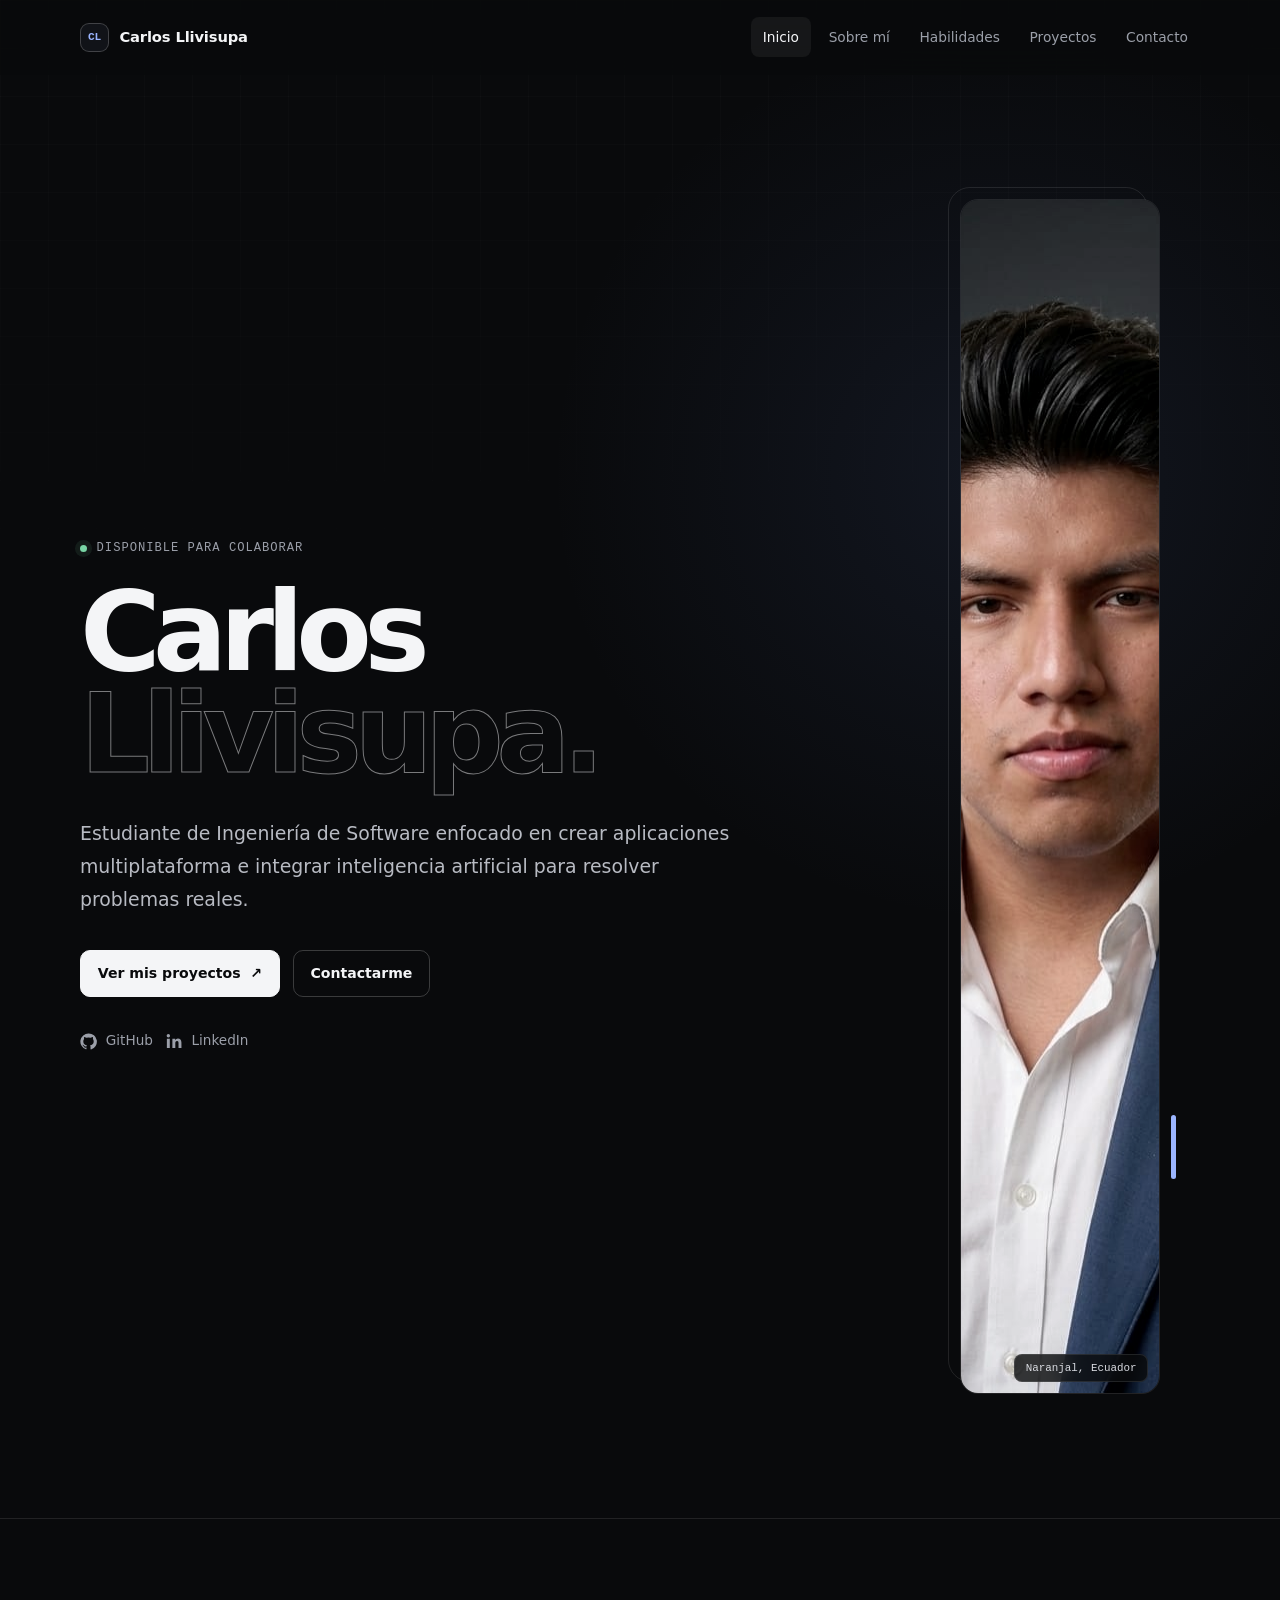
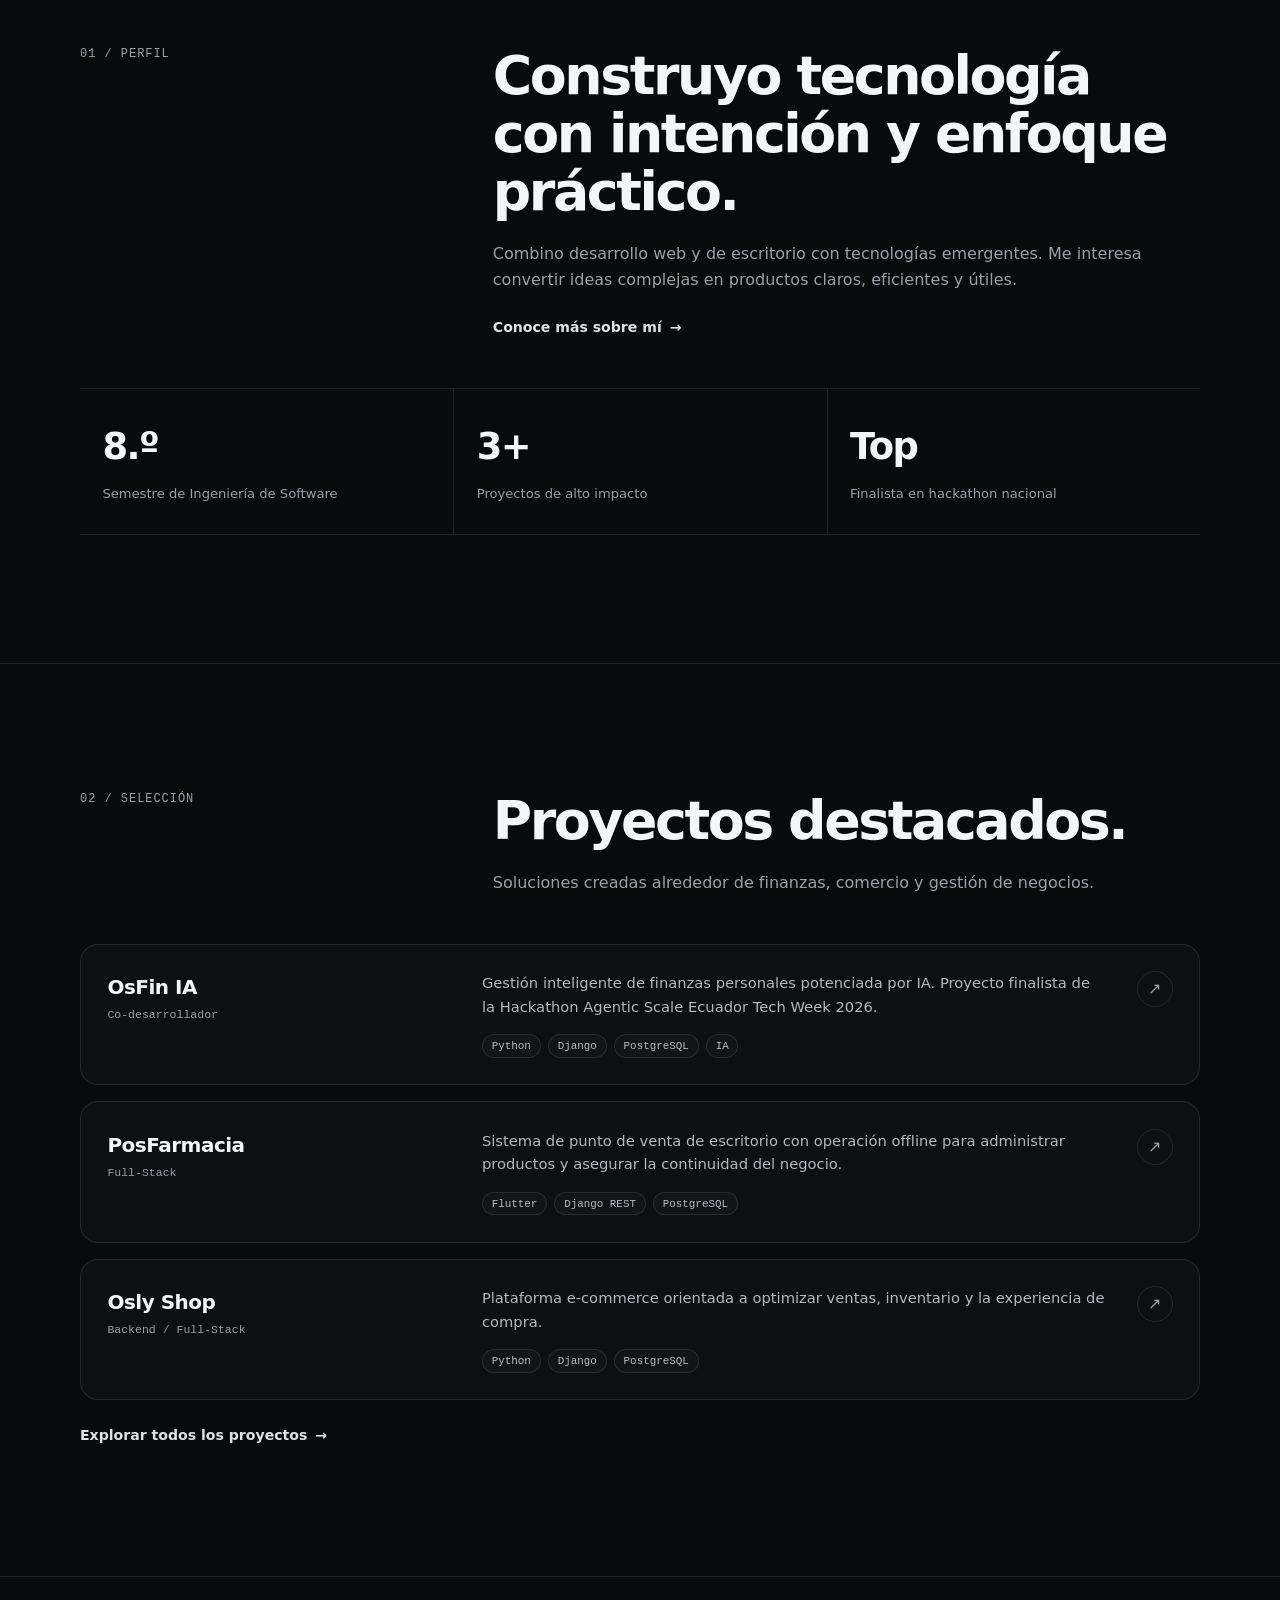
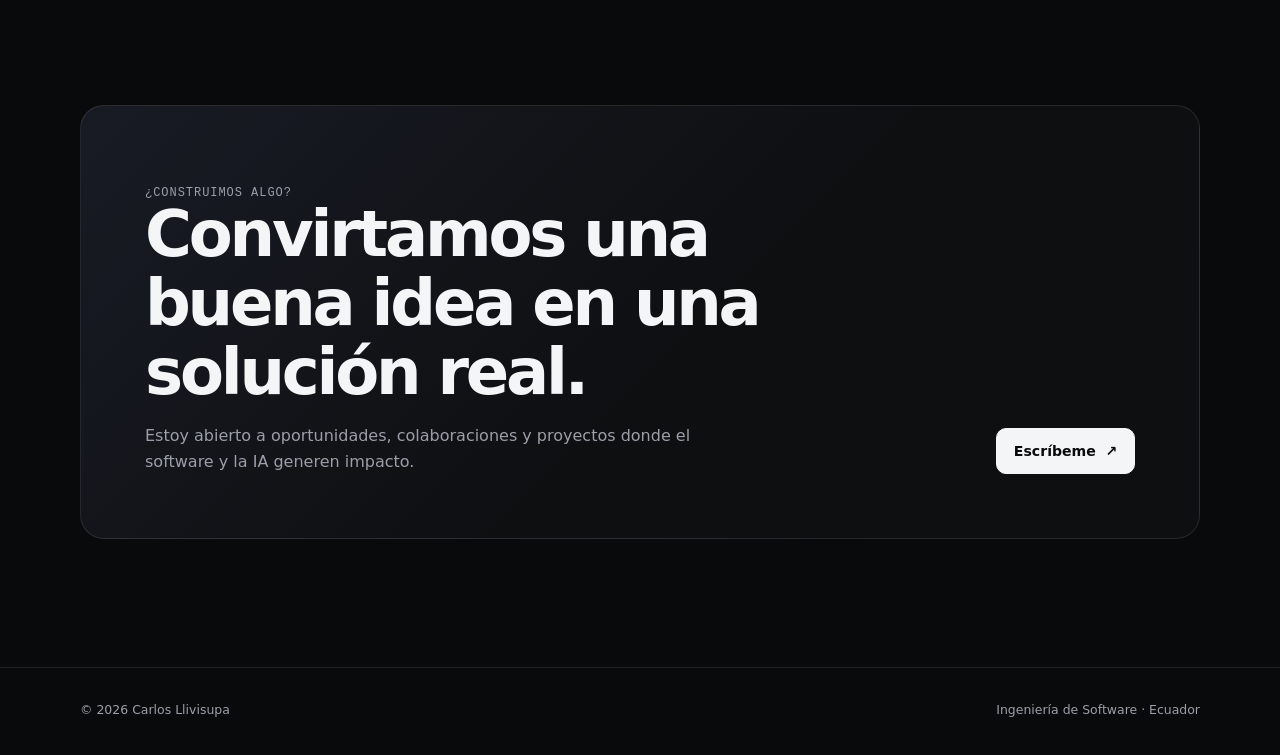
==== index.html @ 73b58702 "Primer commit de mi portafolio" ====
<!doctype html>
<html lang="es">
<head>
  <meta charset="utf-8">
  <meta name="viewport" content="width=device-width, initial-scale=1">
  <meta name="description" content="Portafolio de Carlos Llivisupa, estudiante de Ingeniería de Software enfocado en aplicaciones multiplataforma e inteligencia artificial.">
  <meta name="theme-color" content="#090a0c">
  <title>Carlos Llivisupa — Ingeniería de Software</title>
  <link rel="stylesheet" href="styles.css">
  <script src="script.js" defer></script>
</head>
<body>
  <a class="skip-link" href="#contenido">Saltar al contenido</a>
  <header class="site-header">
    <nav class="container nav-wrap" aria-label="Navegación principal">
      <a class="brand" href="index.html" aria-label="Carlos Llivisupa, inicio">
        <span class="brand-mark" aria-hidden="true">CL</span>
        <span>Carlos Llivisupa</span>
      </a>
      <button class="menu-toggle" type="button" aria-label="Abrir menú" aria-expanded="false" aria-controls="nav-menu">
        <svg aria-hidden="true" viewBox="0 0 24 24" fill="none" stroke="currentColor" stroke-width="1.8"><path d="M4 7h16M4 12h16M4 17h16"/></svg>
      </button>
      <ul class="nav-links" id="nav-menu">
        <li><a href="index.html" aria-current="page">Inicio</a></li>
        <li><a href="sobre-mi.html">Sobre mí</a></li>
        <li><a href="habilidades.html">Habilidades</a></li>
        <li><a href="proyectos.html">Proyectos</a></li>
        <li><a href="contacto.html">Contacto</a></li>
      </ul>
    </nav>
  </header>

  <main id="contenido">
    <section class="container hero">
      <div class="hero-copy reveal">
        <p class="eyebrow">Disponible para colaborar</p>
        <h1>Carlos <span>Llivisupa.</span></h1>
        <p class="hero-lead">Estudiante de Ingeniería de Software enfocado en crear aplicaciones multiplataforma e integrar inteligencia artificial para resolver problemas reales.</p>
        <div class="hero-actions">
          <a class="button primary" href="proyectos.html">Ver mis proyectos <span aria-hidden="true">↗</span></a>
          <a class="button" href="contacto.html">Contactarme</a>
        </div>
        <div class="social-links" aria-label="Redes profesionales">
          <a class="social-link" href="https://github.com/karlosll?tab=repositories" target="_blank" rel="noreferrer">
            <svg aria-hidden="true" viewBox="0 0 24 24" fill="currentColor"><path d="M12 .7a11.5 11.5 0 0 0-3.64 22.4c.58.1.79-.25.79-.56v-2.02c-3.22.7-3.9-1.37-3.9-1.37-.52-1.34-1.29-1.7-1.29-1.7-1.05-.72.08-.71.08-.71 1.17.08 1.78 1.2 1.78 1.2 1.04 1.78 2.72 1.27 3.38.97.1-.75.4-1.27.74-1.56-2.57-.3-5.27-1.29-5.27-5.69 0-1.26.45-2.28 1.19-3.09-.12-.29-.52-1.47.11-3.05 0 0 .97-.31 3.16 1.18a10.93 10.93 0 0 1 5.76 0c2.2-1.49 3.16-1.18 3.16-1.18.63 1.58.23 2.76.11 3.05.74.81 1.19 1.83 1.19 3.09 0 4.41-2.71 5.39-5.29 5.68.42.36.78 1.06.78 2.14v3.17c0 .31.21.67.8.56A11.5 11.5 0 0 0 12 .7Z"/></svg>
            GitHub
          </a>
          <a class="social-link" href="https://www.linkedin.com/in/carlos-llivisupa-/" target="_blank" rel="noreferrer">
            <svg aria-hidden="true" viewBox="0 0 24 24" fill="currentColor"><path d="M5.37 7.97H1.22V21h4.15V7.97ZM3.3 1.5a2.42 2.42 0 1 0 0 4.84 2.42 2.42 0 0 0 0-4.84ZM21.78 13.53c0-3.92-2.09-5.74-4.89-5.74a4.24 4.24 0 0 0-3.84 2.11h-.06V7.97H9v13.04h4.15v-6.45c0-1.7.32-3.35 2.43-3.35 2.08 0 2.1 1.95 2.1 3.46V21h4.15l-.05-7.47Z"/></svg>
            LinkedIn
          </a>
        </div>
      </div>
      <figure class="hero-portrait reveal">
        <img src="Foto%20de%20Perfil.jpg" alt="Retrato profesional de Carlos Llivisupa" width="864" height="1195">
        <figcaption class="portrait-label">Naranjal, Ecuador</figcaption>
      </figure>
    </section>

    <section class="section">
      <div class="container">
        <div class="section-header reveal">
          <p class="section-kicker">01 / Perfil</p>
          <div>
            <h2>Construyo tecnología con intención y enfoque práctico.</h2>
            <p class="section-copy">Combino desarrollo web y de escritorio con tecnologías emergentes. Me interesa convertir ideas complejas en productos claros, eficientes y útiles.</p>
            <a class="text-link" href="sobre-mi.html">Conoce más sobre mí <span aria-hidden="true">→</span></a>
          </div>
        </div>
        <div class="stats reveal" aria-label="Datos destacados">
          <div class="stat"><strong>8.º</strong><span>Semestre de Ingeniería de Software</span></div>
          <div class="stat"><strong>3+</strong><span>Proyectos de alto impacto</span></div>
          <div class="stat"><strong>Top</strong><span>Finalista en hackathon nacional</span></div>
        </div>
      </div>
    </section>

    <section class="section" id="proyectos">
      <div class="container">
        <div class="section-header reveal">
          <p class="section-kicker">02 / Selección</p>
          <div>
            <h2>Proyectos destacados.</h2>
            <p class="section-copy">Soluciones creadas alrededor de finanzas, comercio y gestión de negocios.</p>
          </div>
        </div>
        <div class="project-list">
          <a class="project-card reveal" href="proyectos.html#osfin">
            <div class="project-title"><h3>OsFin IA</h3><p>Co-desarrollador</p></div>
            <div class="project-body">
              <p>Gestión inteligente de finanzas personales potenciada por IA. Proyecto finalista de la Hackathon Agentic Scale Ecuador Tech Week 2026.</p>
              <div class="badges"><span class="badge">Python</span><span class="badge">Django</span><span class="badge">PostgreSQL</span><span class="badge">IA</span></div>
            </div>
            <span class="project-arrow" aria-hidden="true">↗</span>
          </a>
          <a class="project-card reveal" href="proyectos.html#posfarmacia">
            <div class="project-title"><h3>PosFarmacia</h3><p>Full-Stack</p></div>
            <div class="project-body">
              <p>Sistema de punto de venta de escritorio con operación offline para administrar productos y asegurar la continuidad del negocio.</p>
              <div class="badges"><span class="badge">Flutter</span><span class="badge">Django REST</span><span class="badge">PostgreSQL</span></div>
            </div>
            <span class="project-arrow" aria-hidden="true">↗</span>
          </a>
          <a class="project-card reveal" href="proyectos.html#osly-shop">
            <div class="project-title"><h3>Osly Shop</h3><p>Backend / Full-Stack</p></div>
            <div class="project-body">
              <p>Plataforma e-commerce orientada a optimizar ventas, inventario y la experiencia de compra.</p>
              <div class="badges"><span class="badge">Python</span><span class="badge">Django</span><span class="badge">PostgreSQL</span></div>
            </div>
            <span class="project-arrow" aria-hidden="true">↗</span>
          </a>
        </div>
        <a class="text-link" href="proyectos.html">Explorar todos los proyectos <span aria-hidden="true">→</span></a>
      </div>
    </section>

    <section class="section">
      <div class="container cta reveal">
        <div>
          <p class="section-kicker">¿Construimos algo?</p>
          <h2>Convirtamos una buena idea en una solución real.</h2>
          <p>Estoy abierto a oportunidades, colaboraciones y proyectos donde el software y la IA generen impacto.</p>
        </div>
        <a class="button primary" href="mailto:carlosllivisupa25@gmail.com">Escríbeme <span aria-hidden="true">↗</span></a>
      </div>
    </section>
  </main>

  <footer class="site-footer">
    <div class="container footer-inner">
      <p>© <span data-year></span> Carlos Llivisupa</p>
      <p>Ingeniería de Software · Ecuador</p>
    </div>
  </footer>
</body>
</html>
---- styles.css ----
:root {
  --bg: #090a0c;
  --surface: #111318;
  --surface-raised: #161920;
  --text: #f4f5f7;
  --muted: #9b9fa9;
  --line: rgba(255, 255, 255, 0.1);
  --line-strong: rgba(255, 255, 255, 0.2);
  --accent: #9bb5ff;
  --accent-soft: rgba(155, 181, 255, 0.12);
  --max-width: 1120px;
  --radius: 18px;
}

* {
  box-sizing: border-box;
}

html {
  scroll-behavior: smooth;
}

body {
  margin: 0;
  min-width: 320px;
  color: var(--text);
  background:
    radial-gradient(circle at 78% 12%, rgba(87, 113, 181, 0.12), transparent 28rem),
    var(--bg);
  font-family: Inter, ui-sans-serif, system-ui, -apple-system, BlinkMacSystemFont, "Segoe UI", sans-serif;
  line-height: 1.6;
  -webkit-font-smoothing: antialiased;
}

body::before {
  position: fixed;
  inset: 0;
  z-index: -1;
  background-image:
    linear-gradient(rgba(255, 255, 255, 0.018) 1px, transparent 1px),
    linear-gradient(90deg, rgba(255, 255, 255, 0.018) 1px, transparent 1px);
  background-size: 48px 48px;
  mask-image: linear-gradient(to bottom, black, transparent 75%);
  content: "";
  pointer-events: none;
}

a {
  color: inherit;
  text-decoration: none;
}

img {
  display: block;
  max-width: 100%;
}

button,
input,
textarea {
  font: inherit;
}

button,
a {
  -webkit-tap-highlight-color: transparent;
}

:focus-visible {
  outline: 2px solid var(--accent);
  outline-offset: 4px;
}

.skip-link {
  position: fixed;
  top: 1rem;
  left: 1rem;
  z-index: 100;
  padding: 0.65rem 1rem;
  border-radius: 999px;
  color: var(--bg);
  background: var(--text);
  transform: translateY(-150%);
  transition: transform 180ms ease;
}

.skip-link:focus {
  transform: translateY(0);
}

.container {
  width: min(calc(100% - 3rem), var(--max-width));
  margin-inline: auto;
}

.site-header {
  position: sticky;
  top: 0;
  z-index: 50;
  border-bottom: 1px solid transparent;
  background: rgba(9, 10, 12, 0.72);
  backdrop-filter: blur(18px);
  transition: border-color 200ms ease;
}

.site-header.scrolled {
  border-color: var(--line);
}

.nav-wrap {
  display: flex;
  align-items: center;
  justify-content: space-between;
  min-height: 74px;
}

.brand {
  display: inline-flex;
  align-items: center;
  gap: 0.65rem;
  font-size: 0.92rem;
  font-weight: 650;
  letter-spacing: -0.01em;
}

.brand-mark {
  display: grid;
  width: 29px;
  height: 29px;
  place-items: center;
  border: 1px solid var(--line-strong);
  border-radius: 9px;
  color: var(--accent);
  background: var(--surface);
  font: 600 0.7rem ui-monospace, SFMono-Regular, Menlo, monospace;
}

.nav-links {
  display: flex;
  align-items: center;
  gap: 0.35rem;
  margin: 0;
  padding: 0;
  list-style: none;
}

.nav-links a {
  display: block;
  padding: 0.55rem 0.75rem;
  border-radius: 8px;
  color: var(--muted);
  font-size: 0.86rem;
  transition: color 180ms ease, background-color 180ms ease;
}

.nav-links a:hover,
.nav-links a[aria-current="page"] {
  color: var(--text);
  background: rgba(255, 255, 255, 0.055);
}

.menu-toggle {
  display: none;
  width: 42px;
  height: 42px;
  padding: 0;
  border: 1px solid var(--line);
  border-radius: 10px;
  color: var(--text);
  background: var(--surface);
  cursor: pointer;
}

.menu-toggle svg {
  width: 20px;
  height: 20px;
}

.hero {
  display: grid;
  grid-template-columns: minmax(0, 1.45fr) minmax(270px, 0.55fr);
  gap: clamp(3rem, 8vw, 7rem);
  align-items: center;
  min-height: calc(100svh - 74px);
  padding-block: clamp(5rem, 12vh, 9rem);
}

.eyebrow {
  display: flex;
  align-items: center;
  gap: 0.6rem;
  margin: 0 0 1.5rem;
  color: var(--muted);
  font: 500 0.76rem/1.3 ui-monospace, SFMono-Regular, Menlo, monospace;
  letter-spacing: 0.08em;
  text-transform: uppercase;
}

.eyebrow::before {
  width: 7px;
  height: 7px;
  border-radius: 50%;
  background: #79d5a5;
  box-shadow: 0 0 0 5px rgba(121, 213, 165, 0.09);
  content: "";
}

.hero h1,
.page-intro h1 {
  max-width: 860px;
  margin: 0;
  font-size: clamp(3.25rem, 8.6vw, 7.2rem);
  font-weight: 650;
  line-height: 0.93;
  letter-spacing: -0.07em;
}

.hero h1 span {
  display: block;
  color: transparent;
  -webkit-text-stroke: 1px rgba(244, 245, 247, 0.48);
}

.hero-lead {
  max-width: 670px;
  margin: 2rem 0 0;
  color: #b8bbc3;
  font-size: clamp(1rem, 2vw, 1.18rem);
  line-height: 1.75;
}

.hero-actions,
.social-links {
  display: flex;
  flex-wrap: wrap;
  gap: 0.8rem;
  margin-top: 2.1rem;
}

.button {
  display: inline-flex;
  align-items: center;
  justify-content: center;
  gap: 0.6rem;
  min-height: 46px;
  padding: 0.7rem 1.05rem;
  border: 1px solid var(--line-strong);
  border-radius: 10px;
  font-size: 0.88rem;
  font-weight: 600;
  transition: transform 180ms ease, border-color 180ms ease, background-color 180ms ease;
}

.button:hover {
  transform: translateY(-2px);
  border-color: rgba(255, 255, 255, 0.36);
}

.button.primary {
  border-color: var(--text);
  color: var(--bg);
  background: var(--text);
}

.button.primary:hover {
  background: #dfe1e6;
}

.button svg,
.social-link svg,
.text-link svg {
  width: 17px;
  height: 17px;
}

.hero-portrait {
  position: relative;
  max-width: 340px;
  justify-self: end;
}

.hero-portrait::before {
  position: absolute;
  inset: -12px 12px 12px -12px;
  z-index: -1;
  border: 1px solid var(--line);
  border-radius: calc(var(--radius) + 4px);
  content: "";
}

.hero-portrait::after {
  position: absolute;
  right: -16px;
  bottom: 18%;
  width: 5px;
  height: 64px;
  border-radius: 10px;
  background: var(--accent);
  content: "";
}

.hero-portrait img {
  width: 100%;
  aspect-ratio: 0.78;
  border: 1px solid var(--line);
  border-radius: var(--radius);
  object-fit: cover;
  object-position: center 16%;
  filter: saturate(0.72) contrast(1.04);
}

.portrait-label {
  position: absolute;
  right: 0.75rem;
  bottom: 0.75rem;
  padding: 0.45rem 0.65rem;
  border: 1px solid var(--line);
  border-radius: 8px;
  color: #d9dbe1;
  background: rgba(9, 10, 12, 0.8);
  backdrop-filter: blur(10px);
  font: 500 0.68rem ui-monospace, SFMono-Regular, Menlo, monospace;
}

.section {
  padding-block: clamp(5rem, 10vw, 8.5rem);
  border-top: 1px solid var(--line);
}

.section-header {
  display: grid;
  grid-template-columns: 0.7fr 1.3fr;
  gap: 2rem;
  align-items: start;
  margin-bottom: 3rem;
}

.section-kicker {
  margin: 0;
  color: var(--muted);
  font: 500 0.75rem ui-monospace, SFMono-Regular, Menlo, monospace;
  letter-spacing: 0.08em;
  text-transform: uppercase;
}

.section-header h2 {
  max-width: 680px;
  margin: 0;
  font-size: clamp(2rem, 4.2vw, 3.6rem);
  font-weight: 570;
  line-height: 1.08;
  letter-spacing: -0.045em;
}

.section-copy {
  max-width: 680px;
  margin: 1.25rem 0 0;
  color: var(--muted);
  font-size: 1rem;
}

.stats {
  display: grid;
  grid-template-columns: repeat(3, 1fr);
  border-block: 1px solid var(--line);
}

.stat {
  padding: 1.8rem 1.4rem;
}

.stat + .stat {
  border-left: 1px solid var(--line);
}

.stat strong {
  display: block;
  margin-bottom: 0.2rem;
  font-size: clamp(1.55rem, 3vw, 2.3rem);
  font-weight: 580;
  letter-spacing: -0.04em;
}

.stat span {
  color: var(--muted);
  font-size: 0.82rem;
}

.project-list {
  display: grid;
  gap: 1rem;
}

.project-card {
  position: relative;
  display: grid;
  grid-template-columns: 0.55fr 1fr auto;
  gap: 2rem;
  align-items: start;
  padding: 1.65rem;
  overflow: hidden;
  border: 1px solid var(--line);
  border-radius: var(--radius);
  background: rgba(17, 19, 24, 0.68);
  transition: transform 220ms ease, border-color 220ms ease, background-color 220ms ease;
}

.project-card::before {
  position: absolute;
  top: 0;
  left: 0;
  width: 0;
  height: 2px;
  background: var(--accent);
  content: "";
  transition: width 280ms ease;
}

.project-card:hover {
  border-color: var(--line-strong);
  background: var(--surface);
  transform: translateY(-2px);
}

.project-card:hover::before {
  width: 100%;
}

.project-title h3 {
  margin: 0;
  font-size: 1.25rem;
  font-weight: 600;
  letter-spacing: -0.025em;
}

.project-title p,
.project-date {
  margin: 0.3rem 0 0;
  color: var(--muted);
  font: 500 0.72rem ui-monospace, SFMono-Regular, Menlo, monospace;
}

.project-body p {
  margin: 0;
  color: #b5b8c0;
  font-size: 0.92rem;
}

.badges {
  display: flex;
  flex-wrap: wrap;
  gap: 0.45rem;
  margin-top: 1rem;
}

.badge {
  padding: 0.3rem 0.55rem;
  border: 1px solid var(--line);
  border-radius: 999px;
  color: #b9bdc6;
  background: rgba(255, 255, 255, 0.025);
  font: 500 0.68rem ui-monospace, SFMono-Regular, Menlo, monospace;
}

.project-arrow {
  display: grid;
  width: 36px;
  height: 36px;
  place-items: center;
  border: 1px solid var(--line);
  border-radius: 50%;
  color: var(--muted);
  transition: color 180ms ease, border-color 180ms ease, transform 180ms ease;
}

.project-card:hover .project-arrow {
  color: var(--text);
  border-color: var(--line-strong);
  transform: translate(2px, -2px);
}

.text-link {
  display: inline-flex;
  align-items: center;
  gap: 0.5rem;
  margin-top: 1.5rem;
  color: #dfe1e5;
  font-size: 0.88rem;
  font-weight: 600;
}

.text-link:hover {
  color: var(--accent);
}

.cta {
  display: grid;
  grid-template-columns: 1fr auto;
  gap: 2rem;
  align-items: end;
  padding: clamp(2rem, 6vw, 4rem);
  border: 1px solid var(--line);
  border-radius: 24px;
  background: linear-gradient(135deg, rgba(155, 181, 255, 0.1), rgba(255, 255, 255, 0.025) 55%);
}

.cta h2 {
  max-width: 680px;
  margin: 0;
  font-size: clamp(2rem, 5vw, 4rem);
  font-weight: 570;
  line-height: 1.08;
  letter-spacing: -0.05em;
}

.cta p {
  max-width: 580px;
  margin: 1rem 0 0;
  color: var(--muted);
}

.site-footer {
  padding-block: 2rem;
  border-top: 1px solid var(--line);
  color: var(--muted);
}

.footer-inner {
  display: flex;
  justify-content: space-between;
  gap: 1.5rem;
  font-size: 0.78rem;
}

.footer-inner p {
  margin: 0;
}

/* Internal pages */
.page-intro {
  padding-block: clamp(6rem, 13vw, 10rem) clamp(4rem, 9vw, 7rem);
}

.page-intro h1 {
  max-width: 920px;
  font-size: clamp(3.2rem, 9vw, 7.5rem);
}

.page-intro .lede {
  max-width: 690px;
  margin: 2rem 0 0 auto;
  color: #b6bac2;
  font-size: clamp(1.05rem, 2.3vw, 1.35rem);
}

.split-content {
  display: grid;
  grid-template-columns: 0.72fr 1.28fr;
  gap: clamp(2rem, 7vw, 6rem);
}

.sticky-label {
  position: sticky;
  top: 105px;
  align-self: start;
}

.content-prose {
  color: #b8bbc3;
  font-size: 1.04rem;
}

.content-prose > :first-child {
  margin-top: 0;
}

.content-prose strong {
  color: var(--text);
  font-weight: 550;
}

.timeline {
  display: grid;
}

.timeline-item {
  display: grid;
  grid-template-columns: 130px 1fr;
  gap: 2rem;
  padding-block: 2rem;
  border-top: 1px solid var(--line);
}

.timeline-date {
  color: var(--muted);
  font: 500 0.73rem ui-monospace, SFMono-Regular, Menlo, monospace;
}

.timeline-item h3 {
  margin: 0;
  font-size: 1.25rem;
  font-weight: 580;
}

.timeline-item h3 span {
  color: var(--muted);
  font-weight: 400;
}

.timeline-item p {
  margin: 0.65rem 0 0;
  color: var(--muted);
  font-size: 0.92rem;
}

.skills-grid {
  display: grid;
  grid-template-columns: repeat(2, 1fr);
  gap: 1rem;
}

.skill-card {
  min-height: 220px;
  padding: 1.5rem;
  border: 1px solid var(--line);
  border-radius: var(--radius);
  background: rgba(17, 19, 24, 0.65);
  transition: transform 200ms ease, border-color 200ms ease;
}

.skill-card:hover {
  border-color: var(--line-strong);
  transform: translateY(-2px);
}

.skill-number {
  color: var(--muted);
  font: 500 0.7rem ui-monospace, SFMono-Regular, Menlo, monospace;
}

.skill-card h2 {
  margin: 2.5rem 0 1rem;
  font-size: 1.3rem;
  font-weight: 580;
}

.skill-card .badges {
  margin-top: 0;
}

.projects-grid {
  display: grid;
  grid-template-columns: repeat(2, 1fr);
  gap: 1rem;
}

.project-detail {
  display: flex;
  min-height: 390px;
  flex-direction: column;
  padding: clamp(1.5rem, 4vw, 2.2rem);
  border: 1px solid var(--line);
  border-radius: var(--radius);
  background: rgba(17, 19, 24, 0.68);
  transition: transform 220ms ease, border-color 220ms ease;
}

.project-detail:first-child {
  grid-column: 1 / -1;
  min-height: 350px;
  background: linear-gradient(140deg, rgba(155, 181, 255, 0.09), rgba(17, 19, 24, 0.7) 50%);
}

.project-detail:hover {
  border-color: var(--line-strong);
  transform: translateY(-3px);
}

.project-detail-top {
  display: flex;
  justify-content: space-between;
  gap: 1rem;
  color: var(--muted);
  font: 500 0.72rem ui-monospace, SFMono-Regular, Menlo, monospace;
}

.project-detail h2 {
  margin: auto 0 0;
  font-size: clamp(2rem, 4vw, 3.2rem);
  font-weight: 570;
  letter-spacing: -0.045em;
}

.project-detail p {
  max-width: 720px;
  margin: 0.75rem 0 0;
  color: var(--muted);
}

.project-detail .achievement {
  color: #cbd4ed;
}

.contact-layout {
  display: grid;
  grid-template-columns: 1fr 0.8fr;
  gap: clamp(2rem, 8vw, 7rem);
  align-items: start;
}

.contact-main h2 {
  margin: 0;
  font-size: clamp(2.2rem, 5vw, 4.2rem);
  font-weight: 570;
  line-height: 1.1;
  letter-spacing: -0.05em;
}

.contact-main > p {
  max-width: 630px;
  color: var(--muted);
}

.email-link {
  display: inline-block;
  margin-top: 1.7rem;
  border-bottom: 1px solid var(--line-strong);
  font-size: clamp(1rem, 2.4vw, 1.25rem);
  transition: color 180ms ease, border-color 180ms ease;
}

.email-link:hover {
  color: var(--accent);
  border-color: var(--accent);
}

.contact-list {
  margin: 0;
  border-top: 1px solid var(--line);
}

.contact-row {
  display: grid;
  grid-template-columns: 90px 1fr;
  gap: 1rem;
  padding-block: 1.2rem;
  border-bottom: 1px solid var(--line);
}

.contact-row dt {
  color: var(--muted);
  font: 500 0.7rem ui-monospace, SFMono-Regular, Menlo, monospace;
  text-transform: uppercase;
}

.contact-row dd {
  margin: 0;
  font-size: 0.9rem;
}

.contact-row a:hover {
  color: var(--accent);
}

.social-link {
  display: inline-flex;
  align-items: center;
  gap: 0.55rem;
  color: var(--muted);
  font-size: 0.85rem;
  transition: color 180ms ease;
}

.social-link:hover {
  color: var(--text);
}

.reveal {
  opacity: 0;
  transform: translateY(18px);
  transition: opacity 650ms ease, transform 650ms ease;
}

.reveal.is-visible {
  opacity: 1;
  transform: none;
}

@media (max-width: 840px) {
  .menu-toggle {
    display: grid;
    place-items: center;
  }

  .nav-links {
    position: absolute;
    top: 66px;
    right: 1.5rem;
    left: 1.5rem;
    display: none;
    padding: 0.65rem;
    border: 1px solid var(--line);
    border-radius: 14px;
    background: rgba(17, 19, 24, 0.97);
    box-shadow: 0 18px 50px rgba(0, 0, 0, 0.34);
  }

  .nav-links.open {
    display: grid;
  }

  .nav-links a {
    padding: 0.75rem;
  }

  .hero {
    grid-template-columns: 1fr;
    min-height: auto;
  }

  .hero-portrait {
    width: min(72vw, 340px);
    justify-self: start;
  }

  .project-card {
    grid-template-columns: 0.6fr 1fr;
  }

  .project-arrow {
    display: none;
  }

  .cta,
  .contact-layout {
    grid-template-columns: 1fr;
    align-items: start;
  }
}

@media (max-width: 620px) {
  .container {
    width: min(calc(100% - 2rem), var(--max-width));
  }

  .hero h1,
  .page-intro h1 {
    letter-spacing: -0.055em;
  }

  .section-header,
  .split-content {
    grid-template-columns: 1fr;
  }

  .stats {
    grid-template-columns: 1fr;
  }

  .stat + .stat {
    border-top: 1px solid var(--line);
    border-left: 0;
  }

  .project-card {
    grid-template-columns: 1fr;
    gap: 1.2rem;
  }

  .skills-grid,
  .projects-grid {
    grid-template-columns: 1fr;
  }

  .project-detail:first-child {
    grid-column: auto;
  }

  .sticky-label {
    position: static;
  }

  .timeline-item {
    grid-template-columns: 1fr;
    gap: 0.6rem;
  }

  .footer-inner {
    flex-direction: column;
  }
}

@media (prefers-reduced-motion: reduce) {
  *,
  *::before,
  *::after {
    scroll-behavior: auto !important;
    transition-duration: 0.01ms !important;
  }

  .reveal {
    opacity: 1;
    transform: none;
  }
}
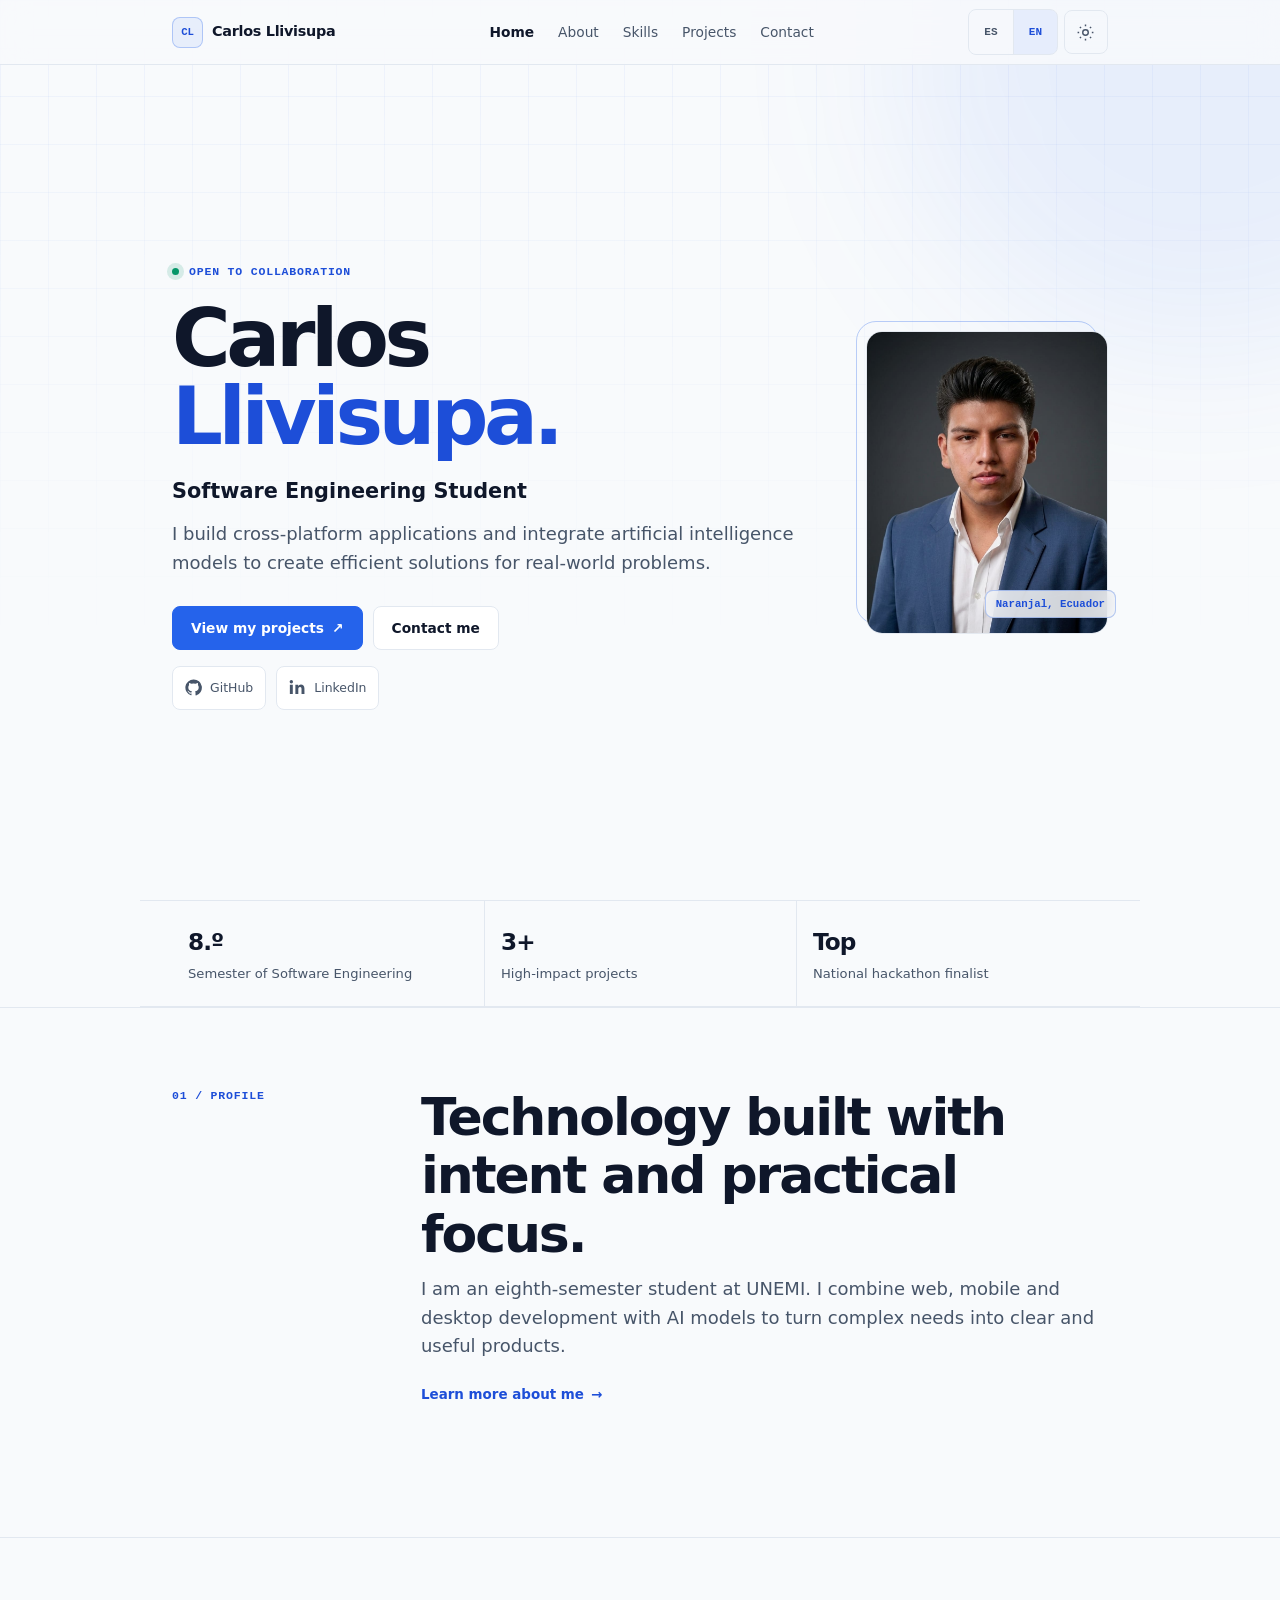
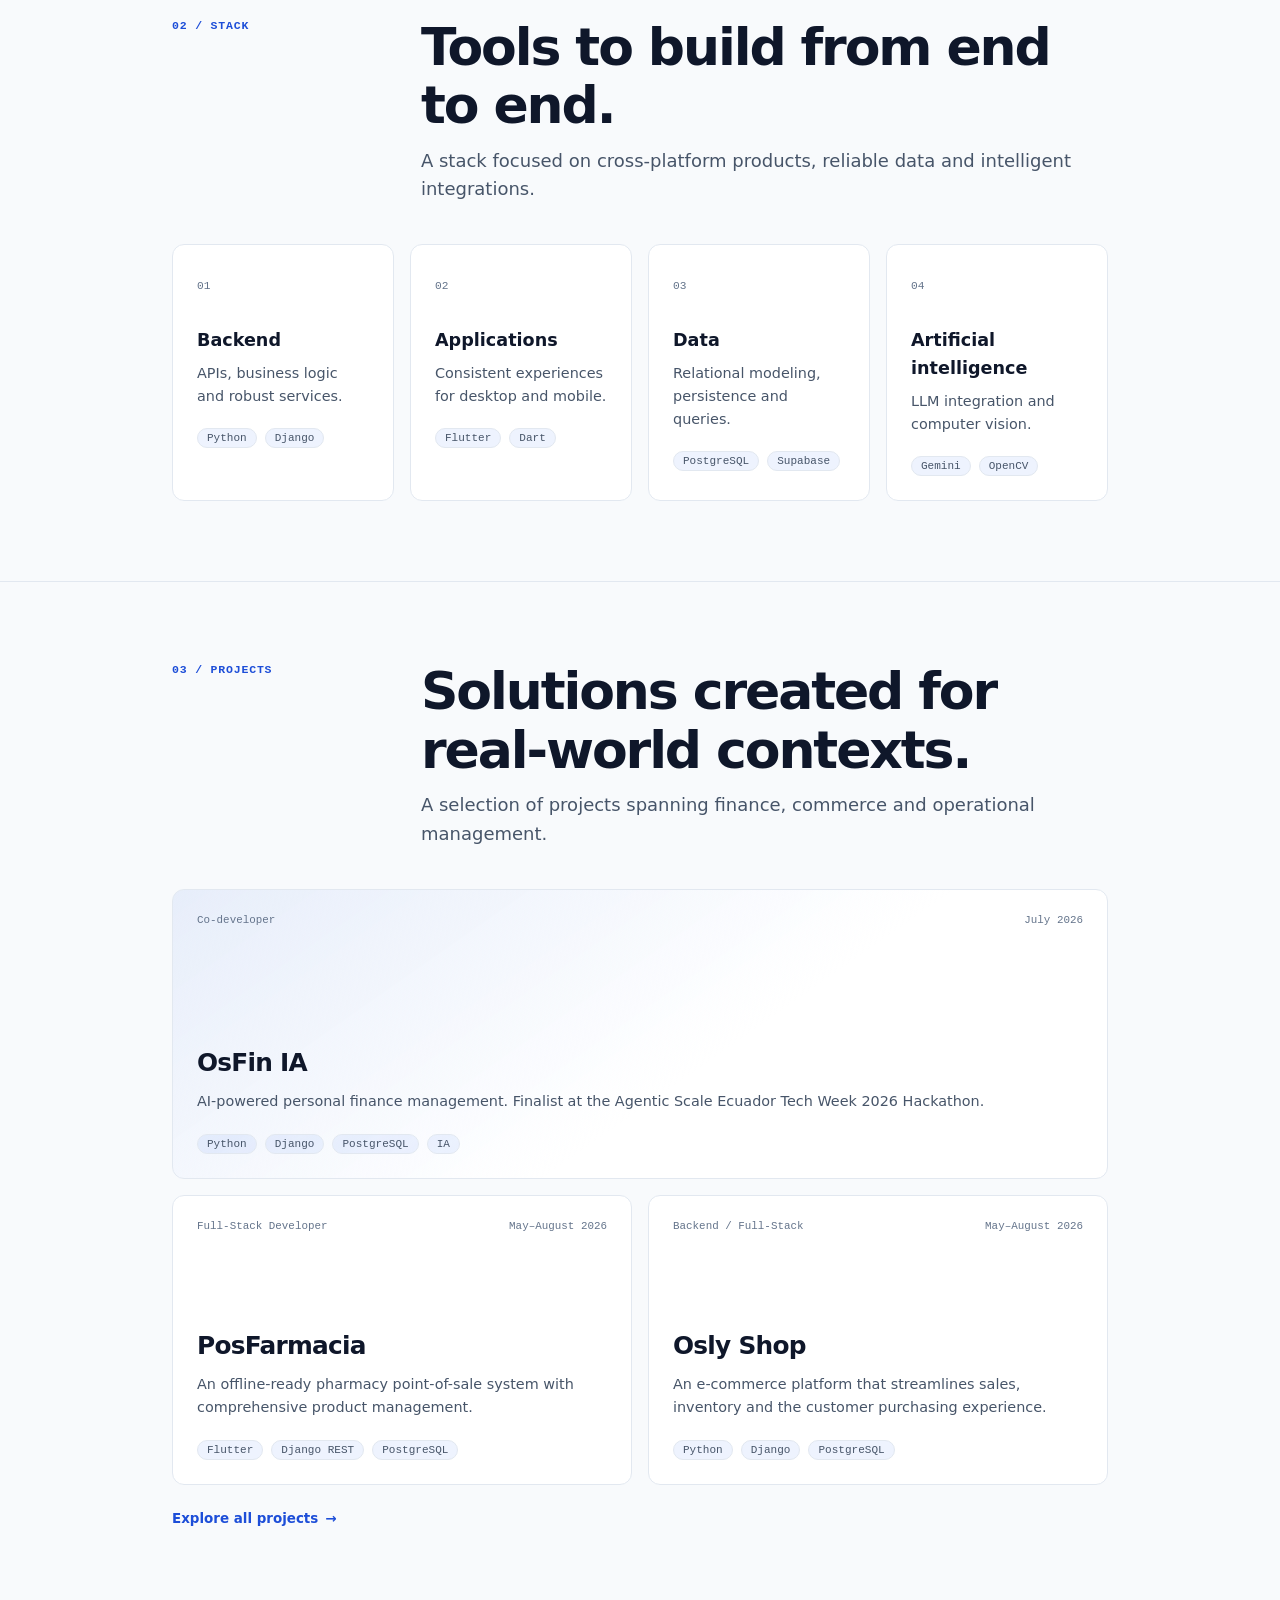
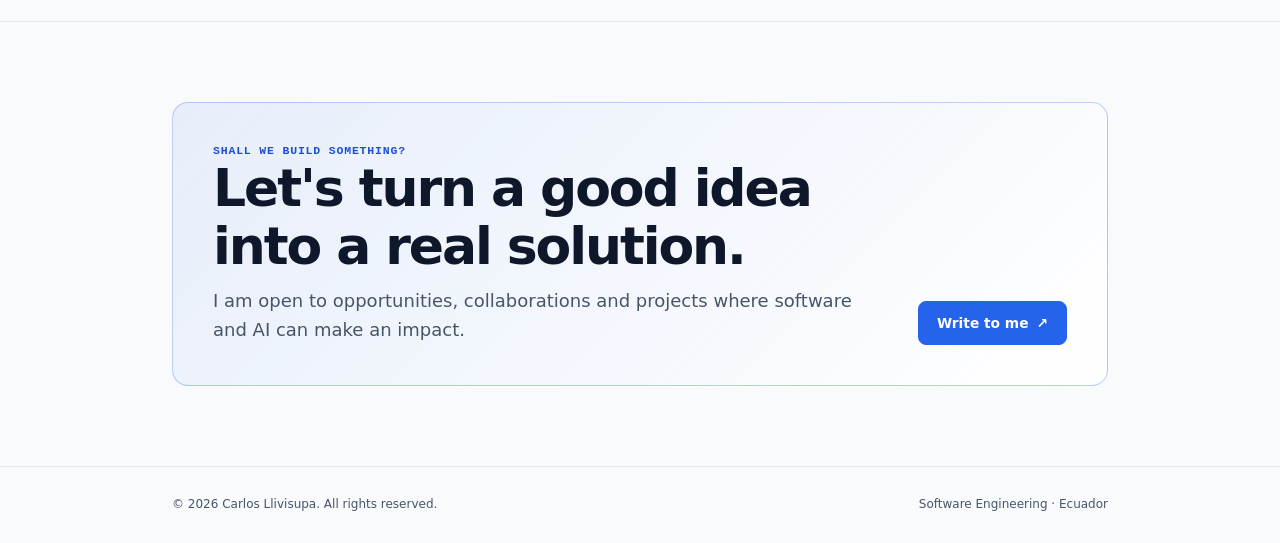
==== commit c574b8e2: "Segundo Commit" ====
--- a/index.html
+++ b/index.html
@@ -1,135 +1,166 @@
 <!doctype html>
-<html lang="es">
+<html lang="es" data-theme="dark">
 <head>
   <meta charset="utf-8">
-  <meta name="viewport" content="width=device-width, initial-scale=1">
-  <meta name="description" content="Portafolio de Carlos Llivisupa, estudiante de Ingeniería de Software enfocado en aplicaciones multiplataforma e inteligencia artificial.">
-  <meta name="theme-color" content="#090a0c">
+  <meta name="viewport" content="width=device-width, initial-scale=1, viewport-fit=cover">
+  <meta name="description" content="Portafolio de Carlos Llivisupa: desarrollo de software, inteligencia artificial, Flutter y Django.">
+  <meta name="theme-color" content="#0a0f1c">
   <title>Carlos Llivisupa — Ingeniería de Software</title>
-  <link rel="stylesheet" href="styles.css">
-  <script src="script.js" defer></script>
+  <script>
+    (function () {
+      try {
+        var saved = localStorage.getItem('theme');
+        var system = window.matchMedia('(prefers-color-scheme: light)').matches ? 'light' : 'dark';
+        document.documentElement.setAttribute('data-theme', saved || system);
+      } catch (_) {
+        document.documentElement.setAttribute('data-theme', 'dark');
+      }
+    })();
+  </script>
+  <link rel="stylesheet" href="css/styles.css">
+  <script src="js/translations.js" defer></script>
+  <script src="js/theme.js" defer></script>
+  <script src="js/i18n.js" defer></script>
+  <script src="js/main.js" defer></script>
 </head>
 <body>
-  <a class="skip-link" href="#contenido">Saltar al contenido</a>
-  <header class="site-header">
-    <nav class="container nav-wrap" aria-label="Navegación principal">
-      <a class="brand" href="index.html" aria-label="Carlos Llivisupa, inicio">
-        <span class="brand-mark" aria-hidden="true">CL</span>
+  <a class="skip-link" href="#contenido" data-i18n="skip.content">Saltar al contenido</a>
+
+  <header class="navbar">
+    <div class="container navbar__inner">
+      <a class="navbar__logo" href="index.html" data-i18n-aria="brand.label" aria-label="Carlos Llivisupa, inicio">
+        <span class="logo-mark" aria-hidden="true">CL</span>
         <span>Carlos Llivisupa</span>
       </a>
-      <button class="menu-toggle" type="button" aria-label="Abrir menú" aria-expanded="false" aria-controls="nav-menu">
-        <svg aria-hidden="true" viewBox="0 0 24 24" fill="none" stroke="currentColor" stroke-width="1.8"><path d="M4 7h16M4 12h16M4 17h16"/></svg>
-      </button>
-      <ul class="nav-links" id="nav-menu">
-        <li><a href="index.html" aria-current="page">Inicio</a></li>
-        <li><a href="sobre-mi.html">Sobre mí</a></li>
-        <li><a href="habilidades.html">Habilidades</a></li>
-        <li><a href="proyectos.html">Proyectos</a></li>
-        <li><a href="contacto.html">Contacto</a></li>
-      </ul>
-    </nav>
+
+      <nav id="nav-links" class="navbar__links" data-i18n-aria="nav.label" aria-label="Navegación principal">
+        <a href="index.html" data-i18n="nav.home" aria-current="page">Inicio</a>
+        <a href="sobre-mi.html" data-i18n="nav.about">Sobre mí</a>
+        <a href="habilidades.html" data-i18n="nav.skills">Habilidades</a>
+        <a href="proyectos.html" data-i18n="nav.projects">Proyectos</a>
+        <a href="contacto.html" data-i18n="nav.contact">Contacto</a>
+      </nav>
+
+      <div class="navbar__actions">
+        <div class="lang-switch" role="group" data-i18n-aria="nav.languages" aria-label="Seleccionar idioma">
+          <button type="button" data-lang-btn="es" aria-pressed="true">ES</button>
+          <button type="button" data-lang-btn="en" aria-pressed="false">EN</button>
+        </div>
+        <button id="theme-toggle" class="icon-btn" type="button" data-i18n-aria="nav.themeToggle" aria-label="Cambiar tema claro u oscuro" aria-pressed="true">
+          <svg class="theme-icon--moon" aria-hidden="true" viewBox="0 0 24 24" fill="none" stroke="currentColor" stroke-width="1.8"><path d="M20.4 15.1A8.5 8.5 0 0 1 8.9 3.6 8.5 8.5 0 1 0 20.4 15.1Z"/></svg>
+          <svg class="theme-icon--sun" aria-hidden="true" viewBox="0 0 24 24" fill="none" stroke="currentColor" stroke-width="1.8"><circle cx="12" cy="12" r="3.5"/><path d="M12 2v2M12 20v2M4.93 4.93l1.42 1.42M17.66 17.66l1.41 1.41M2 12h2M20 12h2M4.93 19.07l1.42-1.42M17.66 6.34l1.41-1.41"/></svg>
+        </button>
+        <button id="menu-btn" class="menu-btn" type="button" data-i18n-aria="nav.menu" aria-label="Abrir menú" aria-expanded="false" aria-controls="nav-links">
+          <svg aria-hidden="true" viewBox="0 0 24 24" fill="none" stroke="currentColor" stroke-width="1.8"><path d="M4 7h16M4 12h16M4 17h16"/></svg>
+        </button>
+      </div>
+    </div>
   </header>
 
   <main id="contenido">
     <section class="container hero">
-      <div class="hero-copy reveal">
-        <p class="eyebrow">Disponible para colaborar</p>
+      <div class="hero__content reveal">
+        <p class="availability" data-i18n="hero.availability">Disponible para colaborar</p>
         <h1>Carlos <span>Llivisupa.</span></h1>
-        <p class="hero-lead">Estudiante de Ingeniería de Software enfocado en crear aplicaciones multiplataforma e integrar inteligencia artificial para resolver problemas reales.</p>
-        <div class="hero-actions">
-          <a class="button primary" href="proyectos.html">Ver mis proyectos <span aria-hidden="true">↗</span></a>
-          <a class="button" href="contacto.html">Contactarme</a>
+        <p class="hero__role" data-i18n="hero.role">Estudiante de Ingeniería de Software</p>
+        <p class="hero__description" data-i18n="hero.description">Creo aplicaciones multiplataforma e integro modelos de inteligencia artificial para desarrollar soluciones eficientes a problemas del mundo real.</p>
+        <div class="hero__actions">
+          <a class="btn btn--primary" href="proyectos.html"><span data-i18n="hero.projects">Ver mis proyectos</span><span aria-hidden="true">↗</span></a>
+          <a class="btn" href="contacto.html" data-i18n="hero.contact">Contactarme</a>
         </div>
-        <div class="social-links" aria-label="Redes profesionales">
-          <a class="social-link" href="https://github.com/karlosll?tab=repositories" target="_blank" rel="noreferrer">
+        <div class="social" data-i18n-aria="hero.socials" aria-label="Redes profesionales">
+          <a href="https://github.com/karlosll?tab=repositories" target="_blank" rel="noreferrer">
             <svg aria-hidden="true" viewBox="0 0 24 24" fill="currentColor"><path d="M12 .7a11.5 11.5 0 0 0-3.64 22.4c.58.1.79-.25.79-.56v-2.02c-3.22.7-3.9-1.37-3.9-1.37-.52-1.34-1.29-1.7-1.29-1.7-1.05-.72.08-.71.08-.71 1.17.08 1.78 1.2 1.78 1.2 1.04 1.78 2.72 1.27 3.38.97.1-.75.4-1.27.74-1.56-2.57-.3-5.27-1.29-5.27-5.69 0-1.26.45-2.28 1.19-3.09-.12-.29-.52-1.47.11-3.05 0 0 .97-.31 3.16 1.18a10.93 10.93 0 0 1 5.76 0c2.2-1.49 3.16-1.18 3.16-1.18.63 1.58.23 2.76.11 3.05.74.81 1.19 1.83 1.19 3.09 0 4.41-2.71 5.39-5.29 5.68.42.36.78 1.06.78 2.14v3.17c0 .31.21.67.8.56A11.5 11.5 0 0 0 12 .7Z"/></svg>
             GitHub
           </a>
-          <a class="social-link" href="https://www.linkedin.com/in/carlos-llivisupa-/" target="_blank" rel="noreferrer">
+          <a href="https://www.linkedin.com/in/carlos-llivisupa-/" target="_blank" rel="noreferrer">
             <svg aria-hidden="true" viewBox="0 0 24 24" fill="currentColor"><path d="M5.37 7.97H1.22V21h4.15V7.97ZM3.3 1.5a2.42 2.42 0 1 0 0 4.84 2.42 2.42 0 0 0 0-4.84ZM21.78 13.53c0-3.92-2.09-5.74-4.89-5.74a4.24 4.24 0 0 0-3.84 2.11h-.06V7.97H9v13.04h4.15v-6.45c0-1.7.32-3.35 2.43-3.35 2.08 0 2.1 1.95 2.1 3.46V21h4.15l-.05-7.47Z"/></svg>
             LinkedIn
           </a>
         </div>
       </div>
-      <figure class="hero-portrait reveal">
-        <img src="Foto%20de%20Perfil.jpg" alt="Retrato profesional de Carlos Llivisupa" width="864" height="1195">
-        <figcaption class="portrait-label">Naranjal, Ecuador</figcaption>
+
+      <figure class="hero__visual reveal">
+        <img src="Foto%20de%20Perfil.jpg" width="864" height="1195" loading="eager" fetchpriority="high" data-i18n-alt="hero.portraitAlt" alt="Retrato profesional de Carlos Llivisupa">
+        <figcaption class="visual-chip" data-i18n="hero.location">Naranjal, Ecuador</figcaption>
       </figure>
     </section>
 
-    <section class="section">
+    <div class="container metrics reveal" data-i18n-aria="metrics.label" aria-label="Datos destacados">
+      <div class="metric"><strong>8.º</strong><span data-i18n="metrics.semester">Semestre de Ingeniería de Software</span></div>
+      <div class="metric"><strong>3+</strong><span data-i18n="metrics.projects">Proyectos de alto impacto</span></div>
+      <div class="metric"><strong>Top</strong><span data-i18n="metrics.finalist">Finalista en hackathon nacional</span></div>
+    </div>
+
+    <section class="section section--bordered">
       <div class="container">
-        <div class="section-header reveal">
-          <p class="section-kicker">01 / Perfil</p>
+        <div class="section__header reveal">
+          <p class="section-label" data-i18n="about.label">01 / Perfil</p>
           <div>
-            <h2>Construyo tecnología con intención y enfoque práctico.</h2>
-            <p class="section-copy">Combino desarrollo web y de escritorio con tecnologías emergentes. Me interesa convertir ideas complejas en productos claros, eficientes y útiles.</p>
-            <a class="text-link" href="sobre-mi.html">Conoce más sobre mí <span aria-hidden="true">→</span></a>
+            <h2 data-i18n="about.title">Tecnología con intención y enfoque práctico.</h2>
+            <p data-i18n="about.body">Soy estudiante de 8.º semestre en la UNEMI. Combino desarrollo web, móvil y de escritorio con modelos de IA para convertir necesidades complejas en productos claros y útiles.</p>
+            <a class="text-link" href="sobre-mi.html"><span data-i18n="about.link">Conoce más sobre mí</span><span aria-hidden="true">→</span></a>
           </div>
-        </div>
-        <div class="stats reveal" aria-label="Datos destacados">
-          <div class="stat"><strong>8.º</strong><span>Semestre de Ingeniería de Software</span></div>
-          <div class="stat"><strong>3+</strong><span>Proyectos de alto impacto</span></div>
-          <div class="stat"><strong>Top</strong><span>Finalista en hackathon nacional</span></div>
         </div>
       </div>
     </section>
 
-    <section class="section" id="proyectos">
+    <section class="section section--bordered">
       <div class="container">
-        <div class="section-header reveal">
-          <p class="section-kicker">02 / Selección</p>
-          <div>
-            <h2>Proyectos destacados.</h2>
-            <p class="section-copy">Soluciones creadas alrededor de finanzas, comercio y gestión de negocios.</p>
-          </div>
+        <div class="section__header reveal">
+          <p class="section-label" data-i18n="skills.label">02 / Stack</p>
+          <div><h2 data-i18n="skills.title">Herramientas para construir de principio a fin.</h2><p data-i18n="skills.body">Un stack enfocado en productos multiplataforma, datos confiables e integraciones inteligentes.</p></div>
         </div>
-        <div class="project-list">
-          <a class="project-card reveal" href="proyectos.html#osfin">
-            <div class="project-title"><h3>OsFin IA</h3><p>Co-desarrollador</p></div>
-            <div class="project-body">
-              <p>Gestión inteligente de finanzas personales potenciada por IA. Proyecto finalista de la Hackathon Agentic Scale Ecuador Tech Week 2026.</p>
-              <div class="badges"><span class="badge">Python</span><span class="badge">Django</span><span class="badge">PostgreSQL</span><span class="badge">IA</span></div>
-            </div>
-            <span class="project-arrow" aria-hidden="true">↗</span>
-          </a>
-          <a class="project-card reveal" href="proyectos.html#posfarmacia">
-            <div class="project-title"><h3>PosFarmacia</h3><p>Full-Stack</p></div>
-            <div class="project-body">
-              <p>Sistema de punto de venta de escritorio con operación offline para administrar productos y asegurar la continuidad del negocio.</p>
-              <div class="badges"><span class="badge">Flutter</span><span class="badge">Django REST</span><span class="badge">PostgreSQL</span></div>
-            </div>
-            <span class="project-arrow" aria-hidden="true">↗</span>
-          </a>
-          <a class="project-card reveal" href="proyectos.html#osly-shop">
-            <div class="project-title"><h3>Osly Shop</h3><p>Backend / Full-Stack</p></div>
-            <div class="project-body">
-              <p>Plataforma e-commerce orientada a optimizar ventas, inventario y la experiencia de compra.</p>
-              <div class="badges"><span class="badge">Python</span><span class="badge">Django</span><span class="badge">PostgreSQL</span></div>
-            </div>
-            <span class="project-arrow" aria-hidden="true">↗</span>
-          </a>
+        <div class="skill-grid">
+          <article class="card reveal"><span class="card__index">01</span><h3 data-i18n="skills.backend">Backend</h3><p data-i18n="skills.backendDesc">APIs, lógica de negocio y servicios robustos.</p><div class="tags"><span class="tag">Python</span><span class="tag">Django</span></div></article>
+          <article class="card reveal"><span class="card__index">02</span><h3 data-i18n="skills.apps">Aplicaciones</h3><p data-i18n="skills.appsDesc">Experiencias consistentes para escritorio y móvil.</p><div class="tags"><span class="tag">Flutter</span><span class="tag">Dart</span></div></article>
+          <article class="card reveal"><span class="card__index">03</span><h3 data-i18n="skills.data">Datos</h3><p data-i18n="skills.dataDesc">Modelado relacional, persistencia y consultas.</p><div class="tags"><span class="tag">PostgreSQL</span><span class="tag">Supabase</span></div></article>
+          <article class="card reveal"><span class="card__index">04</span><h3 data-i18n="skills.ai">Inteligencia artificial</h3><p data-i18n="skills.aiDesc">Integración de LLM y visión por computadora.</p><div class="tags"><span class="tag">Gemini</span><span class="tag">OpenCV</span></div></article>
         </div>
-        <a class="text-link" href="proyectos.html">Explorar todos los proyectos <span aria-hidden="true">→</span></a>
       </div>
     </section>
 
-    <section class="section">
-      <div class="container cta reveal">
-        <div>
-          <p class="section-kicker">¿Construimos algo?</p>
-          <h2>Convirtamos una buena idea en una solución real.</h2>
-          <p>Estoy abierto a oportunidades, colaboraciones y proyectos donde el software y la IA generen impacto.</p>
+    <section class="section section--bordered" id="proyectos">
+      <div class="container">
+        <div class="section__header reveal">
+          <p class="section-label" data-i18n="projects.label">03 / Proyectos</p>
+          <div><h2 data-i18n="projects.title">Soluciones creadas para contextos reales.</h2><p data-i18n="projects.body">Una selección de proyectos en finanzas, comercio y gestión operativa.</p></div>
         </div>
-        <a class="button primary" href="mailto:carlosllivisupa25@gmail.com">Escríbeme <span aria-hidden="true">↗</span></a>
+        <div class="project-grid">
+          <article class="card project-card project-card--featured reveal">
+            <div class="project-card__top"><span data-i18n="projects.osfinRole">Co-desarrollador</span><span data-i18n="projects.osfinDate">Julio 2026</span></div>
+            <h3>OsFin IA</h3><p data-i18n="projects.osfin">Gestión inteligente de finanzas personales potenciada por IA. Finalista en la Hackathon Agentic Scale Ecuador Tech Week 2026.</p>
+            <div class="tags"><span class="tag">Python</span><span class="tag">Django</span><span class="tag">PostgreSQL</span><span class="tag">IA</span></div>
+          </article>
+          <article class="card project-card reveal">
+            <div class="project-card__top"><span data-i18n="projects.posRole">Desarrollador Full-Stack</span><span data-i18n="projects.posDate">Mayo–agosto 2026</span></div>
+            <h3>PosFarmacia</h3><p data-i18n="projects.pos">Punto de venta para farmacias con operación offline y administración integral de productos.</p>
+            <div class="tags"><span class="tag">Flutter</span><span class="tag">Django REST</span><span class="tag">PostgreSQL</span></div>
+          </article>
+          <article class="card project-card reveal">
+            <div class="project-card__top"><span data-i18n="projects.shopRole">Backend / Full-Stack</span><span data-i18n="projects.shopDate">Mayo–agosto 2026</span></div>
+            <h3>Osly Shop</h3><p data-i18n="projects.shop">E-commerce para optimizar ventas, inventario y la experiencia durante el proceso de compra.</p>
+            <div class="tags"><span class="tag">Python</span><span class="tag">Django</span><span class="tag">PostgreSQL</span></div>
+          </article>
+        </div>
+        <a class="text-link" href="proyectos.html"><span data-i18n="projects.link">Explorar todos los proyectos</span><span aria-hidden="true">→</span></a>
+      </div>
+    </section>
+
+    <section class="section section--bordered">
+      <div class="container">
+        <div class="cta reveal">
+          <div><p class="section-label" data-i18n="contact.label">¿Construimos algo?</p><h2 data-i18n="contact.title">Convirtamos una buena idea en una solución real.</h2><p data-i18n="contact.body">Estoy abierto a oportunidades, colaboraciones y proyectos donde el software y la IA generen impacto.</p></div>
+          <a class="btn btn--primary" href="mailto:carlosllivisupa25@gmail.com"><span data-i18n="contact.button">Escríbeme</span><span aria-hidden="true">↗</span></a>
+        </div>
       </div>
     </section>
   </main>
 
-  <footer class="site-footer">
-    <div class="container footer-inner">
-      <p>© <span data-year></span> Carlos Llivisupa</p>
-      <p>Ingeniería de Software · Ecuador</p>
+  <footer class="footer">
+    <div class="container footer__inner">
+      <p>© <span data-year></span> Carlos Llivisupa. <span data-i18n="footer.rights">Todos los derechos reservados.</span></p>
+      <p data-i18n="footer.location">Ingeniería de Software · Ecuador</p>
     </div>
   </footer>
 </body>
--- a/css/styles.css
+++ b/css/styles.css
@@ -0,0 +1,787 @@
+:root,
+[data-theme="dark"] {
+  color-scheme: dark;
+  --bg-primary: #0a0f1c;
+  --bg-secondary: #111827;
+  --bg-elevated: #162033;
+  --nav-bg: rgba(10, 15, 28, 0.78);
+  --text-primary: #e6edf7;
+  --text-secondary: #94a3b8;
+  --text-muted: #64748b;
+  --border: #1e293b;
+  --accent: #3b82f6;
+  --accent-hover: #60a5fa;
+  --accent-alt: #38bdf8;
+  --accent-soft: rgba(59, 130, 246, 0.12);
+  --accent-border: rgba(59, 130, 246, 0.35);
+  --focus-ring: 0 0 0 3px rgba(59, 130, 246, 0.4);
+  --success: #34d399;
+  --button-text: #ffffff;
+  --grid-line: rgba(148, 163, 184, 0.055);
+  --image-filter: saturate(0.82) contrast(1.03);
+}
+
+[data-theme="light"] {
+  color-scheme: light;
+  --bg-primary: #f8fafc;
+  --bg-secondary: #ffffff;
+  --bg-elevated: #eff6ff;
+  --nav-bg: rgba(248, 250, 252, 0.84);
+  --text-primary: #0f172a;
+  --text-secondary: #475569;
+  --text-muted: #64748b;
+  --border: #e2e8f0;
+  --accent: #2563eb;
+  --accent-hover: #1d4ed8;
+  --accent-alt: #0284c7;
+  --accent-soft: rgba(37, 99, 235, 0.08);
+  --accent-border: rgba(37, 99, 235, 0.3);
+  --focus-ring: 0 0 0 3px rgba(37, 99, 235, 0.35);
+  --success: #059669;
+  --button-text: #ffffff;
+  --grid-line: rgba(37, 99, 235, 0.055);
+  --image-filter: saturate(0.9) contrast(1.01);
+}
+
+*,
+*::before,
+*::after {
+  box-sizing: border-box;
+}
+
+html {
+  scroll-behavior: smooth;
+  scroll-padding-top: 84px;
+  -webkit-text-size-adjust: 100%;
+}
+
+body {
+  min-width: 320px;
+  margin: 0;
+  overflow-x: hidden;
+  color: var(--text-primary);
+  background-color: var(--bg-primary);
+  font-family: Inter, ui-sans-serif, system-ui, -apple-system, BlinkMacSystemFont, "Segoe UI", sans-serif;
+  font-size: clamp(1rem, 0.5vw + 0.9rem, 1.125rem);
+  line-height: 1.6;
+  transition: color 200ms ease, background-color 200ms ease;
+  -webkit-font-smoothing: antialiased;
+}
+
+body::before {
+  position: fixed;
+  inset: 0;
+  z-index: -2;
+  background-image:
+    linear-gradient(var(--grid-line) 1px, transparent 1px),
+    linear-gradient(90deg, var(--grid-line) 1px, transparent 1px);
+  background-size: 48px 48px;
+  mask-image: linear-gradient(to bottom, black, transparent 72%);
+  content: "";
+  pointer-events: none;
+}
+
+body::after {
+  position: fixed;
+  top: -16rem;
+  right: -14rem;
+  z-index: -1;
+  width: 38rem;
+  height: 38rem;
+  border-radius: 50%;
+  background: var(--accent-soft);
+  filter: blur(80px);
+  content: "";
+  pointer-events: none;
+}
+
+img,
+svg {
+  display: block;
+  max-width: 100%;
+  height: auto;
+}
+
+button,
+a {
+  -webkit-tap-highlight-color: transparent;
+}
+
+button {
+  font: inherit;
+}
+
+a {
+  color: var(--accent);
+  text-decoration: none;
+  transition: color 200ms ease;
+}
+
+p {
+  color: var(--text-secondary);
+}
+
+::selection {
+  background: var(--accent-soft);
+}
+
+:focus-visible {
+  outline: none;
+  border-radius: 6px;
+  box-shadow: var(--focus-ring);
+}
+
+.skip-link {
+  position: fixed;
+  top: 12px;
+  left: 12px;
+  z-index: 200;
+  padding: 8px 12px;
+  border-radius: 8px;
+  color: var(--button-text);
+  background: var(--accent);
+  transform: translateY(-160%);
+  transition: transform 200ms ease;
+}
+
+.skip-link:focus {
+  transform: translateY(0);
+}
+
+.container {
+  width: 100%;
+  max-width: 1000px;
+  margin-inline: auto;
+  padding-left: max(16px, env(safe-area-inset-left));
+  padding-right: max(16px, env(safe-area-inset-right));
+}
+
+.navbar {
+  position: sticky;
+  top: 0;
+  z-index: 100;
+  padding-top: env(safe-area-inset-top);
+  border-bottom: 1px solid var(--border);
+  background: var(--nav-bg);
+  backdrop-filter: blur(14px);
+  -webkit-backdrop-filter: blur(14px);
+  transition: background-color 200ms ease, border-color 200ms ease;
+}
+
+.navbar__inner {
+  display: flex;
+  align-items: center;
+  justify-content: space-between;
+  min-height: 64px;
+  gap: 8px;
+}
+
+.navbar__logo {
+  display: inline-flex;
+  align-items: center;
+  gap: 9px;
+  min-height: 44px;
+  color: var(--text-primary);
+  font-size: 0.9rem;
+  font-weight: 650;
+  letter-spacing: -0.02em;
+}
+
+.logo-mark {
+  display: grid;
+  width: 31px;
+  height: 31px;
+  place-items: center;
+  border: 1px solid var(--accent-border);
+  border-radius: 8px;
+  color: var(--accent-hover);
+  background: var(--accent-soft);
+  font: 600 0.67rem ui-monospace, SFMono-Regular, Menlo, monospace;
+}
+
+.navbar__links {
+  position: absolute;
+  top: 100%;
+  right: 0;
+  left: 0;
+  display: none;
+  flex-direction: column;
+  padding: 8px max(16px, env(safe-area-inset-right)) 16px max(16px, env(safe-area-inset-left));
+  border-bottom: 1px solid var(--border);
+  background: var(--bg-secondary);
+}
+
+.navbar__links.open {
+  display: flex;
+}
+
+.navbar__links a {
+  display: flex;
+  align-items: center;
+  min-height: 44px;
+  color: var(--text-secondary);
+  font-size: 0.86rem;
+}
+
+.navbar__links a[aria-current="page"] {
+  color: var(--text-primary);
+  font-weight: 600;
+}
+
+.navbar__actions,
+.lang-switch {
+  display: flex;
+  align-items: center;
+}
+
+.navbar__actions {
+  gap: 6px;
+}
+
+.lang-switch {
+  overflow: hidden;
+  border: 1px solid var(--border);
+  border-radius: 8px;
+}
+
+.lang-switch button,
+.icon-btn,
+.menu-btn {
+  min-width: 44px;
+  min-height: 44px;
+  border: 0;
+  color: var(--text-secondary);
+  background: transparent;
+  cursor: pointer;
+  transition: color 200ms ease, border-color 200ms ease, background-color 200ms ease;
+}
+
+.lang-switch button {
+  padding: 0;
+  font: 600 0.69rem ui-monospace, SFMono-Regular, Menlo, monospace;
+}
+
+.lang-switch button + button {
+  border-left: 1px solid var(--border);
+}
+
+.lang-switch button.active {
+  color: var(--accent-hover);
+  background: var(--accent-soft);
+}
+
+.icon-btn,
+.menu-btn {
+  display: inline-flex;
+  align-items: center;
+  justify-content: center;
+  border: 1px solid var(--border);
+  border-radius: 8px;
+}
+
+.icon-btn svg,
+.menu-btn svg {
+  width: 19px;
+}
+
+.theme-icon--sun,
+[data-theme="light"] .theme-icon--moon {
+  display: none;
+}
+
+[data-theme="light"] .theme-icon--sun {
+  display: block;
+}
+
+.hero {
+  display: grid;
+  gap: 48px;
+  align-items: center;
+  padding-block: 64px;
+}
+
+.availability,
+.section-label {
+  color: var(--accent-hover);
+  font: 600 0.72rem/1.4 ui-monospace, SFMono-Regular, Menlo, monospace;
+  letter-spacing: 0.07em;
+  text-transform: uppercase;
+}
+
+.availability {
+  display: inline-flex;
+  align-items: center;
+  gap: 10px;
+  margin: 0 0 20px;
+}
+
+.availability::before {
+  width: 7px;
+  height: 7px;
+  border-radius: 50%;
+  background: var(--success);
+  box-shadow: 0 0 0 5px color-mix(in srgb, var(--success) 14%, transparent);
+  content: "";
+}
+
+.hero h1 {
+  max-width: 760px;
+  margin: 0;
+  font-size: clamp(2.7rem, 5vw + 1rem, 5.2rem);
+  font-weight: 700;
+  line-height: 0.98;
+  letter-spacing: -0.055em;
+}
+
+.hero h1 span {
+  display: block;
+  color: var(--accent-hover);
+}
+
+.hero__role {
+  margin: 18px 0 0;
+  color: var(--text-primary);
+  font-size: clamp(1rem, 1vw + 0.85rem, 1.3rem);
+  font-weight: 550;
+}
+
+.hero__description {
+  max-width: 61ch;
+  margin: 12px 0 0;
+}
+
+.hero__actions,
+.social {
+  display: flex;
+  flex-wrap: wrap;
+  gap: 10px;
+}
+
+.hero__actions {
+  margin-top: 28px;
+}
+
+.social {
+  margin-top: 16px;
+}
+
+.btn,
+.social a {
+  display: inline-flex;
+  align-items: center;
+  justify-content: center;
+  min-height: 44px;
+  border-radius: 8px;
+}
+
+.btn {
+  gap: 8px;
+  padding: 0 18px;
+  border: 1px solid var(--border);
+  color: var(--text-primary);
+  background: var(--bg-secondary);
+  font-size: 0.86rem;
+  font-weight: 600;
+  transition: color 200ms ease, background-color 200ms ease, border-color 200ms ease, transform 200ms ease;
+}
+
+.btn--primary {
+  border-color: var(--accent);
+  color: var(--button-text);
+  background: var(--accent);
+}
+
+.social a {
+  gap: 8px;
+  min-width: 44px;
+  padding: 0 12px;
+  border: 1px solid var(--border);
+  color: var(--text-secondary);
+  background: var(--bg-secondary);
+  font-size: 0.78rem;
+}
+
+.social svg {
+  width: 17px;
+}
+
+.hero__visual {
+  position: relative;
+  width: min(78vw, 310px);
+  margin-inline: auto;
+}
+
+.hero__visual::before {
+  position: absolute;
+  inset: -10px 10px 10px -10px;
+  z-index: -1;
+  border: 1px solid var(--accent-border);
+  border-radius: 20px;
+  content: "";
+}
+
+.hero__visual img {
+  width: 100%;
+  aspect-ratio: 4 / 5;
+  border: 1px solid var(--border);
+  border-radius: 16px;
+  object-fit: cover;
+  object-position: center 15%;
+  filter: var(--image-filter);
+}
+
+.visual-chip {
+  position: absolute;
+  right: -8px;
+  bottom: 16px;
+  padding: 7px 10px;
+  border: 1px solid var(--accent-border);
+  border-radius: 8px;
+  color: var(--accent-hover);
+  background: var(--nav-bg);
+  backdrop-filter: blur(10px);
+  font: 600 0.67rem ui-monospace, SFMono-Regular, Menlo, monospace;
+}
+
+.metrics {
+  display: grid;
+  grid-template-columns: 1fr;
+  border-block: 1px solid var(--border);
+}
+
+.metric {
+  display: grid;
+  grid-template-columns: 62px 1fr;
+  gap: 16px;
+  align-items: center;
+  padding: 20px 0;
+}
+
+.metric + .metric {
+  border-top: 1px solid var(--border);
+}
+
+.metric strong {
+  color: var(--text-primary);
+  font-size: 1.45rem;
+  font-weight: 650;
+  letter-spacing: -0.04em;
+}
+
+.metric span {
+  color: var(--text-secondary);
+  font-size: 0.82rem;
+}
+
+.section {
+  padding-block: 64px;
+}
+
+.section--bordered {
+  border-top: 1px solid var(--border);
+}
+
+.section__header {
+  display: grid;
+  gap: 18px;
+  margin-bottom: 32px;
+}
+
+.section-label {
+  margin: 0;
+}
+
+.section__header h2,
+.cta h2 {
+  margin: 0;
+  font-size: clamp(1.8rem, 3vw + 1rem, 3.25rem);
+  font-weight: 650;
+  line-height: 1.12;
+  letter-spacing: -0.04em;
+}
+
+.section__header p:not(.section-label) {
+  max-width: 62ch;
+  margin: 12px 0 0;
+}
+
+.text-link {
+  display: inline-flex;
+  align-items: center;
+  min-height: 44px;
+  gap: 7px;
+  margin-top: 12px;
+  color: var(--accent-hover);
+  font-size: 0.84rem;
+  font-weight: 600;
+}
+
+.skill-grid,
+.project-grid {
+  display: grid;
+  grid-template-columns: 1fr;
+  gap: 16px;
+}
+
+.card {
+  padding: 24px;
+  border: 1px solid var(--border);
+  border-radius: 12px;
+  background: var(--bg-secondary);
+  transition: border-color 200ms ease, background-color 200ms ease, transform 200ms ease;
+}
+
+.card__index {
+  color: var(--text-muted);
+  font: 500 0.7rem ui-monospace, SFMono-Regular, Menlo, monospace;
+}
+
+.card h3 {
+  margin: 28px 0 8px;
+  color: var(--text-primary);
+  font-size: 1.1rem;
+  font-weight: 650;
+}
+
+.card p {
+  margin: 0;
+  font-size: 0.9rem;
+}
+
+.tags {
+  display: flex;
+  flex-wrap: wrap;
+  gap: 8px;
+  margin-top: 20px;
+}
+
+.tag {
+  padding: 3px 9px;
+  border: 1px solid var(--border);
+  border-radius: 999px;
+  color: var(--text-secondary);
+  background: var(--accent-soft);
+  font: 500 0.69rem ui-monospace, SFMono-Regular, Menlo, monospace;
+}
+
+.project-card {
+  display: flex;
+  min-height: 290px;
+  flex-direction: column;
+}
+
+.project-card__top {
+  display: flex;
+  justify-content: space-between;
+  gap: 16px;
+  color: var(--text-muted);
+  font: 500 0.68rem ui-monospace, SFMono-Regular, Menlo, monospace;
+}
+
+.project-card h3 {
+  margin-top: auto;
+  padding-top: 48px;
+  font-size: 1.55rem;
+  letter-spacing: -0.03em;
+}
+
+.project-card--featured {
+  background: linear-gradient(145deg, var(--accent-soft), var(--bg-secondary) 58%);
+}
+
+.cta {
+  display: grid;
+  gap: 28px;
+  align-items: end;
+  padding: 28px;
+  border: 1px solid var(--accent-border);
+  border-radius: 16px;
+  background: linear-gradient(135deg, var(--accent-soft), var(--bg-secondary));
+}
+
+.cta p:not(.section-label) {
+  max-width: 58ch;
+  margin: 12px 0 0;
+}
+
+.footer {
+  padding: 28px 0 max(28px, env(safe-area-inset-bottom));
+  border-top: 1px solid var(--border);
+}
+
+.footer__inner {
+  display: flex;
+  flex-direction: column;
+  gap: 6px;
+}
+
+.footer p {
+  margin: 0;
+  font-size: 0.75rem;
+}
+
+.reveal {
+  opacity: 0;
+  transform: translateY(16px);
+  transition: opacity 600ms ease, transform 600ms ease;
+}
+
+.reveal.visible {
+  opacity: 1;
+  transform: none;
+}
+
+@media (min-width: 480px) {
+  .container {
+    padding-inline: 24px;
+  }
+
+  .metrics {
+    grid-template-columns: repeat(3, 1fr);
+  }
+
+  .metric {
+    display: block;
+    padding: 22px 16px;
+  }
+
+  .metric + .metric {
+    border-top: 0;
+    border-left: 1px solid var(--border);
+  }
+
+  .metric strong,
+  .metric span {
+    display: block;
+  }
+
+  .metric span {
+    margin-top: 3px;
+  }
+
+  .footer__inner {
+    flex-direction: row;
+    justify-content: space-between;
+  }
+}
+
+@media (min-width: 768px) {
+  .hero {
+    grid-template-columns: minmax(0, 1.45fr) minmax(230px, 0.55fr);
+    gap: 56px;
+    min-height: calc(100svh - 65px);
+    padding-block: 80px;
+  }
+
+  .hero__visual {
+    width: 100%;
+  }
+
+  .section {
+    padding-block: 80px;
+  }
+
+  .section__header {
+    grid-template-columns: 0.48fr 1.52fr;
+    gap: 32px;
+    margin-bottom: 40px;
+  }
+
+  .skill-grid {
+    grid-template-columns: repeat(2, 1fr);
+  }
+
+  .project-grid {
+    grid-template-columns: repeat(2, 1fr);
+  }
+
+  .project-card--featured {
+    grid-column: 1 / -1;
+  }
+
+  .cta {
+    grid-template-columns: 1fr auto;
+    padding: 40px;
+  }
+}
+
+@media (min-width: 1024px) {
+  .container {
+    padding-inline: 32px;
+  }
+
+  .navbar__links {
+    position: static;
+    display: flex;
+    flex-direction: row;
+    gap: 24px;
+    padding: 0;
+    border: 0;
+    background: none;
+  }
+
+  .navbar__links a {
+    padding: 0;
+  }
+
+  .menu-btn {
+    display: none;
+  }
+
+  .skill-grid {
+    grid-template-columns: repeat(4, 1fr);
+  }
+}
+
+@media (hover: hover) {
+  a:hover {
+    color: var(--accent-hover);
+  }
+
+  .navbar__links a:hover {
+    color: var(--text-primary);
+  }
+
+  .icon-btn:hover,
+  .menu-btn:hover,
+  .social a:hover {
+    color: var(--accent-hover);
+    border-color: var(--accent-border);
+    background: var(--accent-soft);
+  }
+
+  .btn:hover {
+    border-color: var(--accent-border);
+    color: var(--accent-hover);
+    transform: translateY(-2px);
+  }
+
+  .btn--primary:hover {
+    border-color: var(--accent-hover);
+    color: var(--button-text);
+    background: var(--accent-hover);
+  }
+
+  .card:hover {
+    border-color: var(--accent-border);
+    transform: translateY(-2px);
+  }
+}
+
+@media (prefers-reduced-motion: reduce) {
+  html {
+    scroll-behavior: auto;
+  }
+
+  *,
+  *::before,
+  *::after {
+    animation: none !important;
+    transition: none !important;
+  }
+
+  .reveal {
+    opacity: 1;
+    transform: none;
+  }
+}
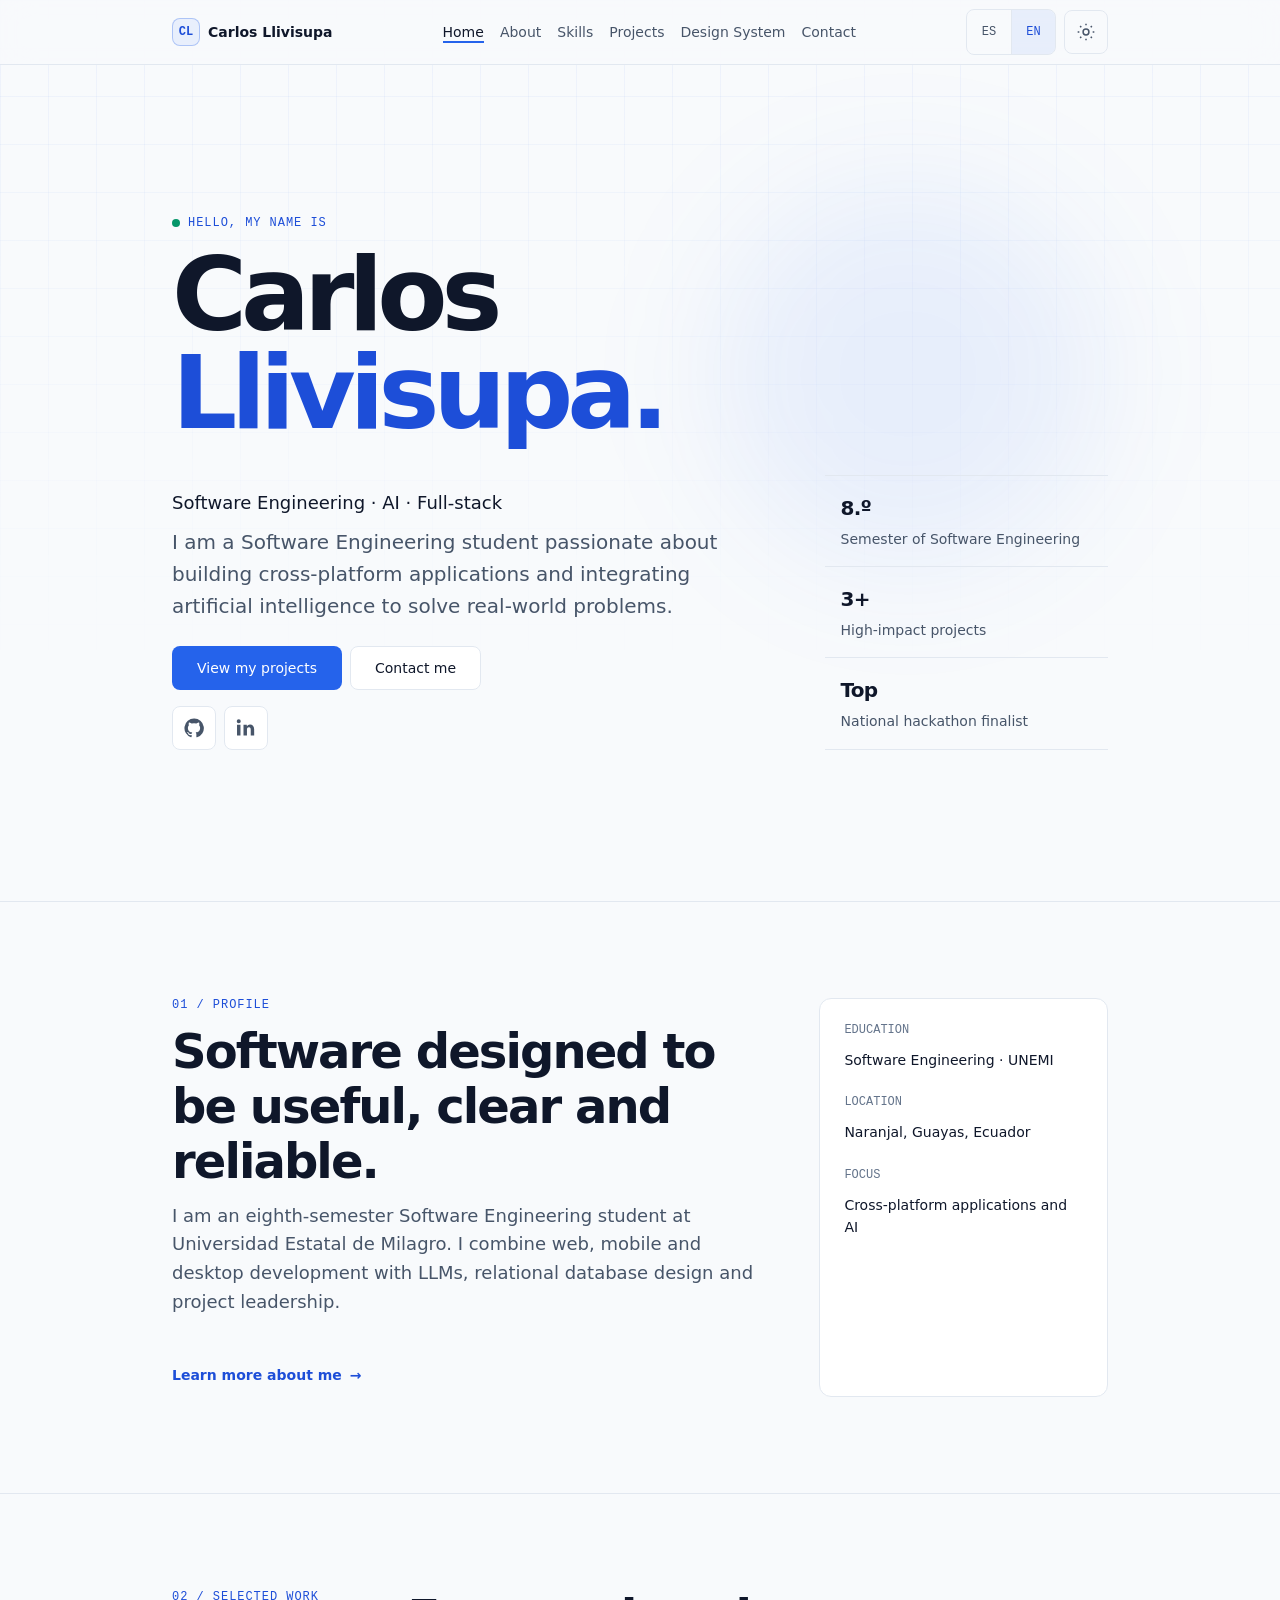
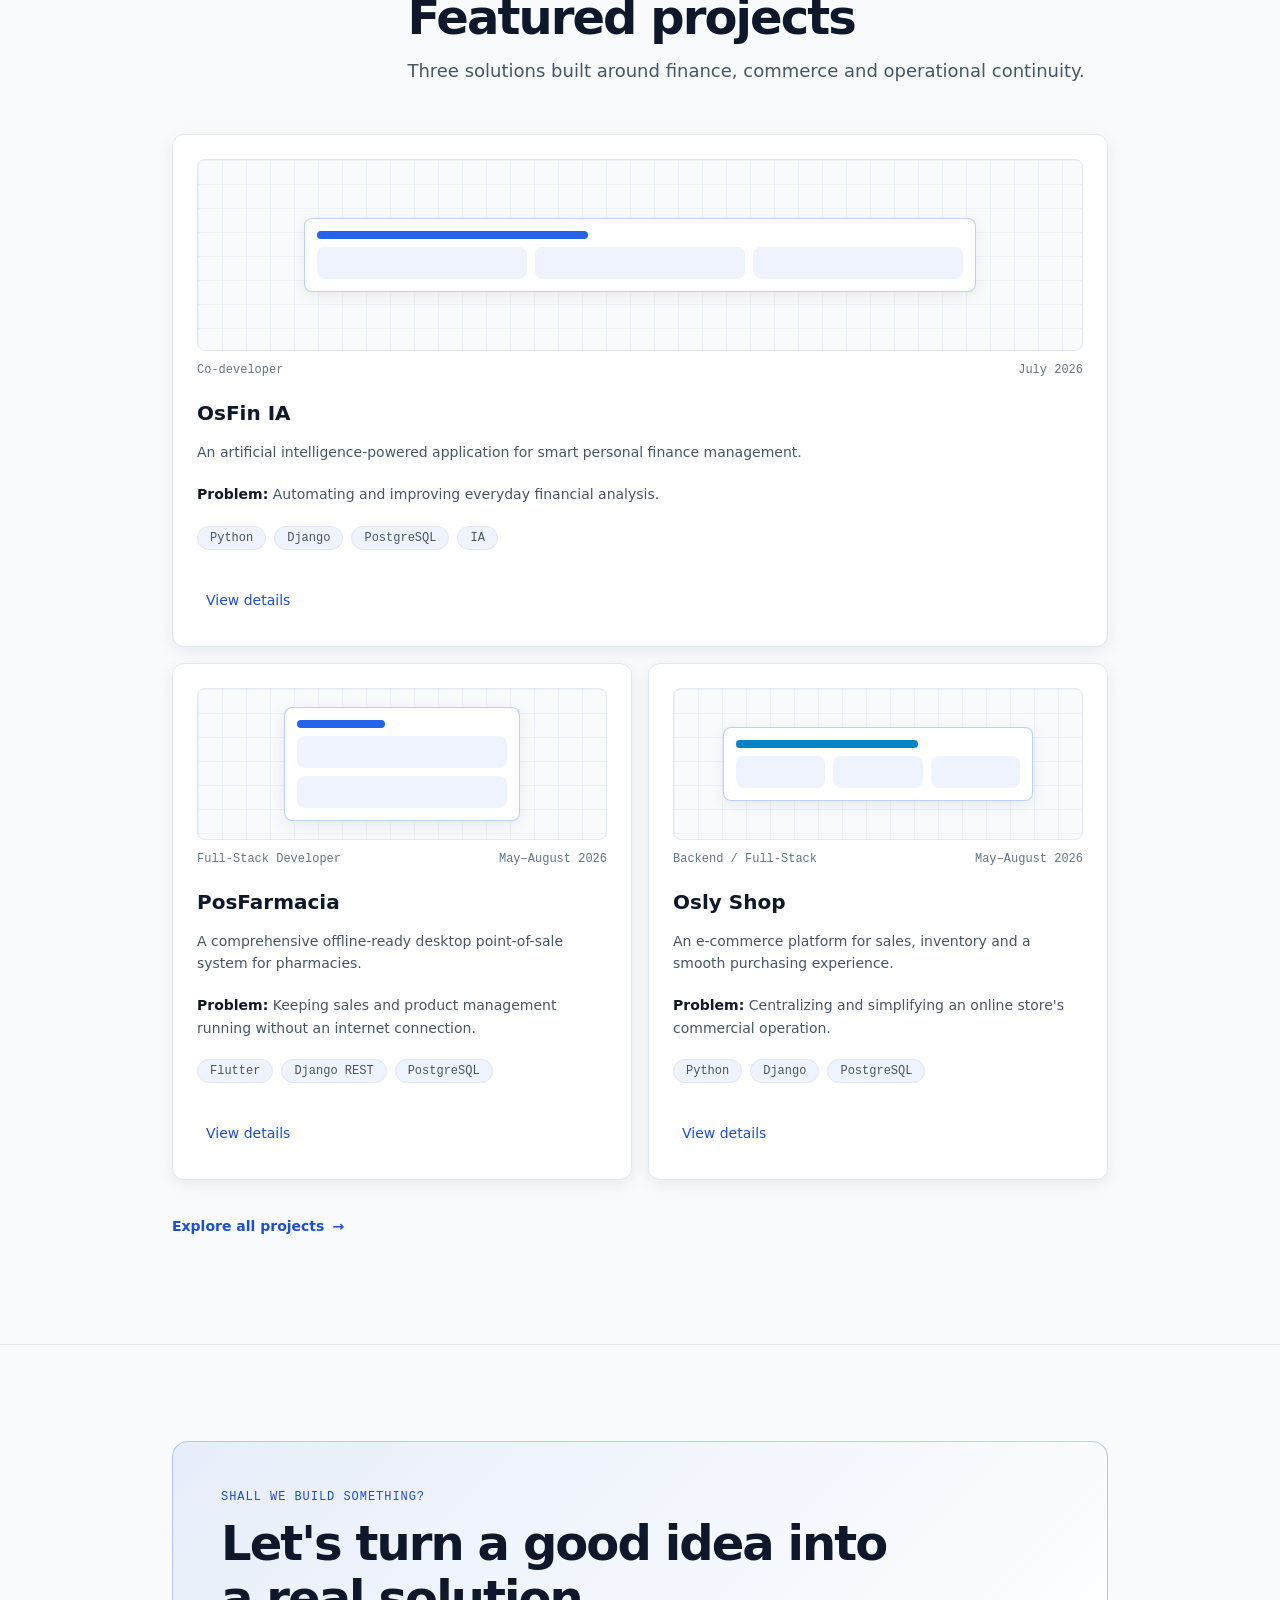
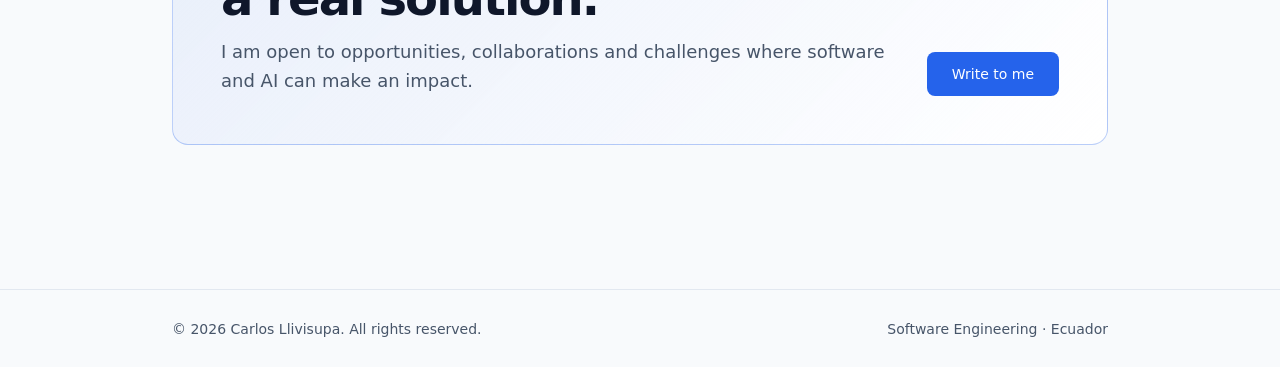
==== commit 3a0aa026: "tercer Commit z" ====
--- a/index.html
+++ b/index.html
@@ -5,52 +5,54 @@
   <meta name="viewport" content="width=device-width, initial-scale=1, viewport-fit=cover">
   <meta name="description" content="Portafolio de Carlos Llivisupa: desarrollo de software, inteligencia artificial, Flutter y Django.">
   <meta name="theme-color" content="#0a0f1c">
-  <title>Carlos Llivisupa — Ingeniería de Software</title>
+  <title>Carlos Llivisupa · Portafolio</title>
   <script>
     (function () {
       try {
-        var saved = localStorage.getItem('theme');
-        var system = window.matchMedia('(prefers-color-scheme: light)').matches ? 'light' : 'dark';
-        document.documentElement.setAttribute('data-theme', saved || system);
+        var savedTheme = localStorage.getItem('theme');
+        var systemTheme = window.matchMedia('(prefers-color-scheme: light)').matches ? 'light' : 'dark';
+        document.documentElement.setAttribute('data-theme', savedTheme || systemTheme);
       } catch (_) {
         document.documentElement.setAttribute('data-theme', 'dark');
       }
     })();
   </script>
-  <link rel="stylesheet" href="css/styles.css">
-  <script src="js/translations.js" defer></script>
-  <script src="js/theme.js" defer></script>
-  <script src="js/i18n.js" defer></script>
-  <script src="js/main.js" defer></script>
+  <link rel="stylesheet" href="css/tokens.css">
+  <link rel="stylesheet" href="css/base.css">
+  <link rel="stylesheet" href="css/components.css">
+  <link rel="stylesheet" href="css/pages.css">
 </head>
-<body>
-  <a class="skip-link" href="#contenido" data-i18n="skip.content">Saltar al contenido</a>
+<body data-title-key="meta.title.home">
+  <a class="skip-link" href="#contenido" data-i18n="nav.skip">Saltar al contenido</a>
 
-  <header class="navbar">
-    <div class="container navbar__inner">
-      <a class="navbar__logo" href="index.html" data-i18n-aria="brand.label" aria-label="Carlos Llivisupa, inicio">
-        <span class="logo-mark" aria-hidden="true">CL</span>
+  <header class="site-header">
+    <div class="container site-header__inner">
+      <a class="brand" href="index.html" aria-label="Carlos Llivisupa">
+        <span class="brand__mark" aria-hidden="true">CL</span>
         <span>Carlos Llivisupa</span>
       </a>
 
-      <nav id="nav-links" class="navbar__links" data-i18n-aria="nav.label" aria-label="Navegación principal">
-        <a href="index.html" data-i18n="nav.home" aria-current="page">Inicio</a>
-        <a href="sobre-mi.html" data-i18n="nav.about">Sobre mí</a>
-        <a href="habilidades.html" data-i18n="nav.skills">Habilidades</a>
-        <a href="proyectos.html" data-i18n="nav.projects">Proyectos</a>
-        <a href="contacto.html" data-i18n="nav.contact">Contacto</a>
+      <nav id="nav-links" class="nav" aria-label="Navegación principal" data-i18n-aria="nav.aria">
+        <ul class="nav__list">
+          <li><a href="index.html" aria-current="page" data-i18n="nav.home">Inicio</a></li>
+          <li><a href="sobre-mi.html" data-i18n="nav.about">Sobre mí</a></li>
+          <li><a href="habilidades.html" data-i18n="nav.skills">Habilidades</a></li>
+          <li><a href="proyectos.html" data-i18n="nav.projects">Proyectos</a></li>
+          <li><a href="design-system.html" data-i18n="nav.design">Design System</a></li>
+          <li><a href="contacto.html" data-i18n="nav.contact">Contacto</a></li>
+        </ul>
       </nav>
 
-      <div class="navbar__actions">
-        <div class="lang-switch" role="group" data-i18n-aria="nav.languages" aria-label="Seleccionar idioma">
+      <div class="site-header__actions">
+        <div class="lang-switch" role="group" aria-label="Seleccionar idioma" data-i18n-aria="nav.languages">
           <button type="button" data-lang-btn="es" aria-pressed="true">ES</button>
           <button type="button" data-lang-btn="en" aria-pressed="false">EN</button>
         </div>
-        <button id="theme-toggle" class="icon-btn" type="button" data-i18n-aria="nav.themeToggle" aria-label="Cambiar tema claro u oscuro" aria-pressed="true">
+        <button type="button" id="theme-toggle" class="icon-btn" aria-label="Cambiar tema claro u oscuro" aria-pressed="true" data-i18n-aria="nav.theme">
           <svg class="theme-icon--moon" aria-hidden="true" viewBox="0 0 24 24" fill="none" stroke="currentColor" stroke-width="1.8"><path d="M20.4 15.1A8.5 8.5 0 0 1 8.9 3.6 8.5 8.5 0 1 0 20.4 15.1Z"/></svg>
           <svg class="theme-icon--sun" aria-hidden="true" viewBox="0 0 24 24" fill="none" stroke="currentColor" stroke-width="1.8"><circle cx="12" cy="12" r="3.5"/><path d="M12 2v2M12 20v2M4.93 4.93l1.42 1.42M17.66 17.66l1.41 1.41M2 12h2M20 12h2M4.93 19.07l1.42-1.42M17.66 6.34l1.41-1.41"/></svg>
         </button>
-        <button id="menu-btn" class="menu-btn" type="button" data-i18n-aria="nav.menu" aria-label="Abrir menú" aria-expanded="false" aria-controls="nav-links">
+        <button type="button" id="menu-btn" class="icon-btn menu-btn" aria-expanded="false" aria-controls="nav-links" aria-label="Abrir menú" data-i18n-aria="nav.menu">
           <svg aria-hidden="true" viewBox="0 0 24 24" fill="none" stroke="currentColor" stroke-width="1.8"><path d="M4 7h16M4 12h16M4 17h16"/></svg>
         </button>
       </div>
@@ -58,110 +60,133 @@
   </header>
 
   <main id="contenido">
-    <section class="container hero">
-      <div class="hero__content reveal">
-        <p class="availability" data-i18n="hero.availability">Disponible para colaborar</p>
-        <h1>Carlos <span>Llivisupa.</span></h1>
-        <p class="hero__role" data-i18n="hero.role">Estudiante de Ingeniería de Software</p>
-        <p class="hero__description" data-i18n="hero.description">Creo aplicaciones multiplataforma e integro modelos de inteligencia artificial para desarrollar soluciones eficientes a problemas del mundo real.</p>
-        <div class="hero__actions">
-          <a class="btn btn--primary" href="proyectos.html"><span data-i18n="hero.projects">Ver mis proyectos</span><span aria-hidden="true">↗</span></a>
-          <a class="btn" href="contacto.html" data-i18n="hero.contact">Contactarme</a>
+    <section class="hero container" aria-labelledby="hero-title">
+      <div class="reveal">
+        <p class="eyebrow" data-i18n="hero.eyebrow">Hola, mi nombre es</p>
+        <h1 id="hero-title">Carlos <span>Llivisupa.</span></h1>
+      </div>
+      <div class="hero__body reveal">
+        <div>
+          <p class="hero__role" data-i18n="hero.role">Ingeniería de Software · IA · Full-stack</p>
+          <p class="lead" data-i18n="hero.tagline">Soy estudiante de Ingeniería de Software, apasionado por crear aplicaciones multiplataforma e integrar inteligencia artificial para resolver problemas del mundo real.</p>
+          <div class="hero__actions">
+            <a class="btn btn--primary" href="proyectos.html" data-i18n="hero.cta">Ver mis proyectos</a>
+            <a class="btn btn--secondary" href="contacto.html" data-i18n="hero.contact">Contactarme</a>
+          </div>
+          <ul class="social" aria-label="Redes profesionales" data-i18n-aria="hero.social">
+            <li><a href="https://github.com/karlosll?tab=repositories" target="_blank" rel="noopener" aria-label="GitHub"><svg aria-hidden="true" viewBox="0 0 24 24" fill="currentColor"><path d="M12 .7a11.5 11.5 0 0 0-3.64 22.4c.58.1.79-.25.79-.56v-2.02c-3.22.7-3.9-1.37-3.9-1.37-.52-1.34-1.29-1.7-1.29-1.7-1.05-.72.08-.71.08-.71 1.17.08 1.78 1.2 1.78 1.2 1.04 1.78 2.72 1.27 3.38.97.1-.75.4-1.27.74-1.56-2.57-.3-5.27-1.29-5.27-5.69 0-1.26.45-2.28 1.19-3.09-.12-.29-.52-1.47.11-3.05 0 0 .97-.31 3.16 1.18a10.93 10.93 0 0 1 5.76 0c2.2-1.49 3.16-1.18 3.16-1.18.63 1.58.23 2.76.11 3.05.74.81 1.19 1.83 1.19 3.09 0 4.41-2.71 5.39-5.29 5.68.42.36.78 1.06.78 2.14v3.17c0 .31.21.67.8.56A11.5 11.5 0 0 0 12 .7Z"/></svg></a></li>
+            <li><a href="https://www.linkedin.com/in/carlos-llivisupa-/" target="_blank" rel="noopener" aria-label="LinkedIn"><svg aria-hidden="true" viewBox="0 0 24 24" fill="currentColor"><path d="M5.37 7.97H1.22V21h4.15V7.97ZM3.3 1.5a2.42 2.42 0 1 0 0 4.84 2.42 2.42 0 0 0 0-4.84ZM21.78 13.53c0-3.92-2.09-5.74-4.89-5.74a4.24 4.24 0 0 0-3.84 2.11h-.06V7.97H9v13.04h4.15v-6.45c0-1.7.32-3.35 2.43-3.35 2.08 0 2.1 1.95 2.1 3.46V21h4.15l-.05-7.47Z"/></svg></a></li>
+          </ul>
         </div>
-        <div class="social" data-i18n-aria="hero.socials" aria-label="Redes profesionales">
-          <a href="https://github.com/karlosll?tab=repositories" target="_blank" rel="noreferrer">
-            <svg aria-hidden="true" viewBox="0 0 24 24" fill="currentColor"><path d="M12 .7a11.5 11.5 0 0 0-3.64 22.4c.58.1.79-.25.79-.56v-2.02c-3.22.7-3.9-1.37-3.9-1.37-.52-1.34-1.29-1.7-1.29-1.7-1.05-.72.08-.71.08-.71 1.17.08 1.78 1.2 1.78 1.2 1.04 1.78 2.72 1.27 3.38.97.1-.75.4-1.27.74-1.56-2.57-.3-5.27-1.29-5.27-5.69 0-1.26.45-2.28 1.19-3.09-.12-.29-.52-1.47.11-3.05 0 0 .97-.31 3.16 1.18a10.93 10.93 0 0 1 5.76 0c2.2-1.49 3.16-1.18 3.16-1.18.63 1.58.23 2.76.11 3.05.74.81 1.19 1.83 1.19 3.09 0 4.41-2.71 5.39-5.29 5.68.42.36.78 1.06.78 2.14v3.17c0 .31.21.67.8.56A11.5 11.5 0 0 0 12 .7Z"/></svg>
-            GitHub
-          </a>
-          <a href="https://www.linkedin.com/in/carlos-llivisupa-/" target="_blank" rel="noreferrer">
-            <svg aria-hidden="true" viewBox="0 0 24 24" fill="currentColor"><path d="M5.37 7.97H1.22V21h4.15V7.97ZM3.3 1.5a2.42 2.42 0 1 0 0 4.84 2.42 2.42 0 0 0 0-4.84ZM21.78 13.53c0-3.92-2.09-5.74-4.89-5.74a4.24 4.24 0 0 0-3.84 2.11h-.06V7.97H9v13.04h4.15v-6.45c0-1.7.32-3.35 2.43-3.35 2.08 0 2.1 1.95 2.1 3.46V21h4.15l-.05-7.47Z"/></svg>
-            LinkedIn
-          </a>
-        </div>
-      </div>
 
-      <figure class="hero__visual reveal">
-        <img src="Foto%20de%20Perfil.jpg" width="864" height="1195" loading="eager" fetchpriority="high" data-i18n-alt="hero.portraitAlt" alt="Retrato profesional de Carlos Llivisupa">
-        <figcaption class="visual-chip" data-i18n="hero.location">Naranjal, Ecuador</figcaption>
-      </figure>
-    </section>
-
-    <div class="container metrics reveal" data-i18n-aria="metrics.label" aria-label="Datos destacados">
-      <div class="metric"><strong>8.º</strong><span data-i18n="metrics.semester">Semestre de Ingeniería de Software</span></div>
-      <div class="metric"><strong>3+</strong><span data-i18n="metrics.projects">Proyectos de alto impacto</span></div>
-      <div class="metric"><strong>Top</strong><span data-i18n="metrics.finalist">Finalista en hackathon nacional</span></div>
-    </div>
-
-    <section class="section section--bordered">
-      <div class="container">
-        <div class="section__header reveal">
-          <p class="section-label" data-i18n="about.label">01 / Perfil</p>
-          <div>
-            <h2 data-i18n="about.title">Tecnología con intención y enfoque práctico.</h2>
-            <p data-i18n="about.body">Soy estudiante de 8.º semestre en la UNEMI. Combino desarrollo web, móvil y de escritorio con modelos de IA para convertir necesidades complejas en productos claros y útiles.</p>
-            <a class="text-link" href="sobre-mi.html"><span data-i18n="about.link">Conoce más sobre mí</span><span aria-hidden="true">→</span></a>
-          </div>
-        </div>
+        <aside class="hero__facts" aria-label="Datos destacados" data-i18n-aria="hero.facts">
+          <div class="hero__fact"><strong>8.º</strong><span data-i18n="hero.semester">Semestre de Ingeniería de Software</span></div>
+          <div class="hero__fact"><strong>3+</strong><span data-i18n="hero.projects">Proyectos de alto impacto</span></div>
+          <div class="hero__fact"><strong>Top</strong><span data-i18n="hero.finalist">Finalista en hackathon nacional</span></div>
+        </aside>
       </div>
     </section>
 
-    <section class="section section--bordered">
-      <div class="container">
-        <div class="section__header reveal">
-          <p class="section-label" data-i18n="skills.label">02 / Stack</p>
-          <div><h2 data-i18n="skills.title">Herramientas para construir de principio a fin.</h2><p data-i18n="skills.body">Un stack enfocado en productos multiplataforma, datos confiables e integraciones inteligentes.</p></div>
+    <section class="section section--bordered" aria-labelledby="profile-title">
+      <div class="container profile-summary reveal">
+        <div class="section-header__content">
+          <p class="section-label" data-i18n="about.label">01 / Perfil</p>
+          <h2 id="profile-title" data-i18n="about.title">Software pensado para ser útil, claro y confiable.</h2>
+          <p data-i18n="about.body">Estudio el 8.º semestre de Ingeniería de Software en la Universidad Estatal de Milagro. Combino desarrollo web, móvil y de escritorio con modelos LLM, diseño de bases de datos relacionales y liderazgo de proyectos.</p>
+          <a class="section-link" href="sobre-mi.html"><span data-i18n="about.link">Conoce más sobre mí</span><span aria-hidden="true">→</span></a>
         </div>
-        <div class="skill-grid">
-          <article class="card reveal"><span class="card__index">01</span><h3 data-i18n="skills.backend">Backend</h3><p data-i18n="skills.backendDesc">APIs, lógica de negocio y servicios robustos.</p><div class="tags"><span class="tag">Python</span><span class="tag">Django</span></div></article>
-          <article class="card reveal"><span class="card__index">02</span><h3 data-i18n="skills.apps">Aplicaciones</h3><p data-i18n="skills.appsDesc">Experiencias consistentes para escritorio y móvil.</p><div class="tags"><span class="tag">Flutter</span><span class="tag">Dart</span></div></article>
-          <article class="card reveal"><span class="card__index">03</span><h3 data-i18n="skills.data">Datos</h3><p data-i18n="skills.dataDesc">Modelado relacional, persistencia y consultas.</p><div class="tags"><span class="tag">PostgreSQL</span><span class="tag">Supabase</span></div></article>
-          <article class="card reveal"><span class="card__index">04</span><h3 data-i18n="skills.ai">Inteligencia artificial</h3><p data-i18n="skills.aiDesc">Integración de LLM y visión por computadora.</p><div class="tags"><span class="tag">Gemini</span><span class="tag">OpenCV</span></div></article>
-        </div>
+        <dl class="profile-summary__aside">
+          <dt data-i18n="about.educationLabel">Formación</dt><dd data-i18n="about.education">Ingeniería de Software · UNEMI</dd>
+          <dt data-i18n="about.locationLabel">Ubicación</dt><dd data-i18n="about.location">Naranjal, Guayas, Ecuador</dd>
+          <dt data-i18n="about.focusLabel">Enfoque</dt><dd data-i18n="about.focus">Aplicaciones multiplataforma e IA</dd>
+        </dl>
       </div>
     </section>
 
-    <section class="section section--bordered" id="proyectos">
+    <section class="section section--bordered" aria-labelledby="featured-title">
       <div class="container">
-        <div class="section__header reveal">
-          <p class="section-label" data-i18n="projects.label">03 / Proyectos</p>
-          <div><h2 data-i18n="projects.title">Soluciones creadas para contextos reales.</h2><p data-i18n="projects.body">Una selección de proyectos en finanzas, comercio y gestión operativa.</p></div>
-        </div>
-        <div class="project-grid">
-          <article class="card project-card project-card--featured reveal">
-            <div class="project-card__top"><span data-i18n="projects.osfinRole">Co-desarrollador</span><span data-i18n="projects.osfinDate">Julio 2026</span></div>
-            <h3>OsFin IA</h3><p data-i18n="projects.osfin">Gestión inteligente de finanzas personales potenciada por IA. Finalista en la Hackathon Agentic Scale Ecuador Tech Week 2026.</p>
-            <div class="tags"><span class="tag">Python</span><span class="tag">Django</span><span class="tag">PostgreSQL</span><span class="tag">IA</span></div>
+        <header class="section-header reveal">
+          <p class="section-label" data-i18n="home.label">02 / Trabajo seleccionado</p>
+          <div class="section-header__content">
+            <h2 id="featured-title" data-i18n="home.featured">Proyectos destacados</h2>
+            <p data-i18n="home.featuredIntro">Tres soluciones creadas alrededor de finanzas, comercio y continuidad operativa.</p>
+          </div>
+        </header>
+
+        <div class="grid">
+          <article class="card project-card reveal">
+            <figure class="project-card__visual">
+              <div class="mock-window" aria-hidden="true"><span class="mock-window__bar"></span><div class="mock-window__row"><span class="mock-window__cell"></span><span class="mock-window__cell"></span><span class="mock-window__cell"></span></div></div>
+              <figcaption class="visually-hidden" data-i18n="projects.visual.osfin">Vista conceptual del panel de OsFin IA</figcaption>
+            </figure>
+            <div class="card__meta"><span data-i18n="projects.osfin.role">Co-desarrollador</span><time datetime="2026-07" data-i18n="projects.osfin.date">Julio 2026</time></div>
+            <h3 class="project-card__title">OsFin IA</h3>
+            <p class="project-card__desc" data-i18n="projects.osfin.desc">Aplicación para la gestión inteligente de finanzas personales, potenciada por inteligencia artificial.</p>
+            <p class="project-card__problem"><strong data-i18n="projects.problem">Problema:</strong> <span data-i18n="projects.osfin.problem">Automatizar y optimizar el análisis financiero cotidiano.</span></p>
+            <ul class="tags" aria-label="Tecnologías" data-i18n-aria="projects.tech"><li class="tag">Python</li><li class="tag">Django</li><li class="tag">PostgreSQL</li><li class="tag">IA</li></ul>
+            <div class="card__actions"><a class="btn btn--link" href="proyectos.html#osfin" data-i18n="projects.details">Ver detalles</a></div>
           </article>
+
           <article class="card project-card reveal">
-            <div class="project-card__top"><span data-i18n="projects.posRole">Desarrollador Full-Stack</span><span data-i18n="projects.posDate">Mayo–agosto 2026</span></div>
-            <h3>PosFarmacia</h3><p data-i18n="projects.pos">Punto de venta para farmacias con operación offline y administración integral de productos.</p>
-            <div class="tags"><span class="tag">Flutter</span><span class="tag">Django REST</span><span class="tag">PostgreSQL</span></div>
+            <figure class="project-card__visual">
+              <div class="mock-window" aria-hidden="true"><span class="mock-window__bar"></span><div class="mock-window__row"><span class="mock-window__cell"></span><span class="mock-window__cell"></span></div></div>
+              <figcaption class="visually-hidden" data-i18n="projects.visual.pos">Vista conceptual del sistema PosFarmacia</figcaption>
+            </figure>
+            <div class="card__meta"><span data-i18n="projects.pos.role">Desarrollador Full-Stack</span><time datetime="2026-05" data-i18n="projects.pos.date">Mayo–agosto 2026</time></div>
+            <h3 class="project-card__title">PosFarmacia</h3>
+            <p class="project-card__desc" data-i18n="projects.pos.desc">Sistema integral de punto de venta de escritorio para farmacias con funcionamiento offline.</p>
+            <p class="project-card__problem"><strong data-i18n="projects.problem">Problema:</strong> <span data-i18n="projects.pos.problem">Mantener las ventas y la administración de productos incluso sin conexión.</span></p>
+            <ul class="tags" aria-label="Tecnologías" data-i18n-aria="projects.tech"><li class="tag">Flutter</li><li class="tag">Django REST</li><li class="tag">PostgreSQL</li></ul>
+            <div class="card__actions"><a class="btn btn--link" href="proyectos.html#posfarmacia" data-i18n="projects.details">Ver detalles</a></div>
           </article>
+
           <article class="card project-card reveal">
-            <div class="project-card__top"><span data-i18n="projects.shopRole">Backend / Full-Stack</span><span data-i18n="projects.shopDate">Mayo–agosto 2026</span></div>
-            <h3>Osly Shop</h3><p data-i18n="projects.shop">E-commerce para optimizar ventas, inventario y la experiencia durante el proceso de compra.</p>
-            <div class="tags"><span class="tag">Python</span><span class="tag">Django</span><span class="tag">PostgreSQL</span></div>
+            <figure class="project-card__visual">
+              <div class="mock-window" aria-hidden="true"><span class="mock-window__bar"></span><div class="mock-window__row"><span class="mock-window__cell"></span><span class="mock-window__cell"></span><span class="mock-window__cell"></span></div></div>
+              <figcaption class="visually-hidden" data-i18n="projects.visual.shop">Vista conceptual de la tienda Osly Shop</figcaption>
+            </figure>
+            <div class="card__meta"><span data-i18n="projects.shop.role">Backend / Full-Stack</span><time datetime="2026-05" data-i18n="projects.shop.date">Mayo–agosto 2026</time></div>
+            <h3 class="project-card__title">Osly Shop</h3>
+            <p class="project-card__desc" data-i18n="projects.shop.desc">Plataforma de comercio electrónico para ventas, inventario y una experiencia de compra fluida.</p>
+            <p class="project-card__problem"><strong data-i18n="projects.problem">Problema:</strong> <span data-i18n="projects.shop.problem">Centralizar y simplificar la operación comercial de una tienda en línea.</span></p>
+            <ul class="tags" aria-label="Tecnologías" data-i18n-aria="projects.tech"><li class="tag">Python</li><li class="tag">Django</li><li class="tag">PostgreSQL</li></ul>
+            <div class="card__actions"><a class="btn btn--link" href="proyectos.html#osly-shop" data-i18n="projects.details">Ver detalles</a></div>
           </article>
         </div>
-        <a class="text-link" href="proyectos.html"><span data-i18n="projects.link">Explorar todos los proyectos</span><span aria-hidden="true">→</span></a>
+
+        <a class="section-link" href="proyectos.html"><span data-i18n="projects.all">Explorar todos los proyectos</span><span aria-hidden="true">→</span></a>
       </div>
     </section>
 
-    <section class="section section--bordered">
+    <section class="section section--bordered" aria-labelledby="contact-title">
       <div class="container">
         <div class="cta reveal">
-          <div><p class="section-label" data-i18n="contact.label">¿Construimos algo?</p><h2 data-i18n="contact.title">Convirtamos una buena idea en una solución real.</h2><p data-i18n="contact.body">Estoy abierto a oportunidades, colaboraciones y proyectos donde el software y la IA generen impacto.</p></div>
-          <a class="btn btn--primary" href="mailto:carlosllivisupa25@gmail.com"><span data-i18n="contact.button">Escríbeme</span><span aria-hidden="true">↗</span></a>
+          <div class="cta__content">
+            <p class="section-label" data-i18n="contact.label">¿Construimos algo?</p>
+            <h2 id="contact-title" data-i18n="contact.title">Convirtamos una buena idea en una solución real.</h2>
+            <p data-i18n="contact.body">Estoy abierto a oportunidades, colaboraciones y desafíos donde el software y la IA puedan generar impacto.</p>
+          </div>
+          <a class="btn btn--primary" href="mailto:carlosllivisupa25@gmail.com" data-i18n="contact.cta">Escríbeme</a>
         </div>
       </div>
     </section>
   </main>
 
-  <footer class="footer">
-    <div class="container footer__inner">
-      <p>© <span data-year></span> Carlos Llivisupa. <span data-i18n="footer.rights">Todos los derechos reservados.</span></p>
-      <p data-i18n="footer.location">Ingeniería de Software · Ecuador</p>
+  <footer class="site-footer">
+    <div class="container site-footer__inner">
+      <p><small>© <span data-year></span> Carlos Llivisupa. <span data-i18n="footer.rights">Todos los derechos reservados.</span></small></p>
+      <p><small data-i18n="footer.location">Ingeniería de Software · Ecuador</small></p>
     </div>
   </footer>
+
+  <button type="button" id="back-to-top" class="icon-btn back-to-top" hidden aria-label="Volver al inicio" data-i18n-aria="ui.top">
+    <svg aria-hidden="true" viewBox="0 0 24 24" fill="none" stroke="currentColor" stroke-width="1.8"><path d="m6 15 6-6 6 6"/></svg>
+  </button>
+
+  <script src="js/translations.js" defer></script>
+  <script src="js/i18n.js" defer></script>
+  <script src="js/theme.js" defer></script>
+  <script src="js/menu.js" defer></script>
+  <script src="js/ui.js" defer></script>
 </body>
 </html>
--- a/css/tokens.css
+++ b/css/tokens.css
@@ -0,0 +1,87 @@
+:root,
+[data-theme="dark"] {
+  color-scheme: dark;
+  --color-background: #0a0f1c;
+  --color-surface: #111827;
+  --color-surface-raised: #162033;
+  --color-nav-bg: rgba(10, 15, 28, 0.82);
+  --color-text: #e6edf7;
+  --color-text-muted: #94a3b8;
+  --color-text-disabled: #64748b;
+  --color-border: #1e293b;
+  --color-primary: #3b82f6;
+  --color-primary-hover: #60a5fa;
+  --color-primary-button: #2563eb;
+  --color-primary-button-hover: #1d4ed8;
+  --color-on-primary: #ffffff;
+  --color-secondary: #38bdf8;
+  --color-accent-soft: rgba(59, 130, 246, 0.12);
+  --color-accent-border: rgba(59, 130, 246, 0.35);
+  --color-success: #34d399;
+  --color-warning: #fbbf24;
+  --color-danger: #f87171;
+  --color-grid: rgba(148, 163, 184, 0.055);
+  --focus-ring: 0 0 0 3px rgba(59, 130, 246, 0.4);
+  --shadow-card: 0 4px 16px rgba(0, 0, 0, 0.24);
+}
+
+[data-theme="light"] {
+  color-scheme: light;
+  --color-background: #f8fafc;
+  --color-surface: #ffffff;
+  --color-surface-raised: #eff6ff;
+  --color-nav-bg: rgba(248, 250, 252, 0.86);
+  --color-text: #0f172a;
+  --color-text-muted: #475569;
+  --color-text-disabled: #64748b;
+  --color-border: #e2e8f0;
+  --color-primary: #2563eb;
+  --color-primary-hover: #1d4ed8;
+  --color-primary-button: #2563eb;
+  --color-primary-button-hover: #1d4ed8;
+  --color-on-primary: #ffffff;
+  --color-secondary: #0284c7;
+  --color-accent-soft: rgba(37, 99, 235, 0.08);
+  --color-accent-border: rgba(37, 99, 235, 0.3);
+  --color-success: #059669;
+  --color-warning: #d97706;
+  --color-danger: #dc2626;
+  --color-grid: rgba(37, 99, 235, 0.055);
+  --focus-ring: 0 0 0 3px rgba(37, 99, 235, 0.35);
+  --shadow-card: 0 4px 16px rgba(15, 23, 42, 0.07);
+}
+
+:root {
+  --font-primary: Inter, system-ui, -apple-system, "Segoe UI", sans-serif;
+  --font-mono: "JetBrains Mono", "Fira Code", ui-monospace, monospace;
+  --text-xs: 0.75rem;
+  --text-sm: 0.875rem;
+  --text-base: clamp(1rem, 0.5vw + 0.9rem, 1.125rem);
+  --text-lg: 1.25rem;
+  --text-h1: clamp(3rem, 8vw, 6.5rem);
+  --text-h2: clamp(1.8rem, 3vw + 1rem, 3rem);
+  --text-h3: 1.25rem;
+  --weight-regular: 400;
+  --weight-medium: 500;
+  --weight-semibold: 600;
+  --weight-bold: 700;
+  --space-2xs: 0.25rem;
+  --space-xs: 0.5rem;
+  --space-sm: 0.75rem;
+  --space-md: 1rem;
+  --space-lg: 1.5rem;
+  --space-xl: 2rem;
+  --space-2xl: 3rem;
+  --space-3xl: 4rem;
+  --space-4xl: 6rem;
+  --radius-sm: 0.5rem;
+  --radius-md: 0.75rem;
+  --radius-lg: 1rem;
+  --radius-full: 999px;
+  --border-width: 1px;
+  --container-max: 1000px;
+  --nav-height: 64px;
+  --tap-min: 44px;
+  --transition: 200ms ease;
+  --transition-slow: 500ms ease;
+}
--- a/css/base.css
+++ b/css/base.css
@@ -0,0 +1,209 @@
+*,
+*::before,
+*::after {
+  box-sizing: border-box;
+  margin: 0;
+}
+
+html {
+  scroll-behavior: smooth;
+  scroll-padding-top: calc(var(--nav-height) + var(--space-md));
+  -webkit-text-size-adjust: 100%;
+}
+
+body {
+  min-width: 320px;
+  overflow-x: hidden;
+  color: var(--color-text);
+  background: var(--color-background);
+  font-family: var(--font-primary);
+  font-size: var(--text-base);
+  font-weight: var(--weight-regular);
+  line-height: 1.6;
+  transition: color var(--transition), background-color var(--transition);
+  -webkit-font-smoothing: antialiased;
+}
+
+body::before {
+  position: fixed;
+  inset: 0;
+  z-index: -1;
+  background-image:
+    linear-gradient(var(--color-grid) var(--border-width), transparent var(--border-width)),
+    linear-gradient(90deg, var(--color-grid) var(--border-width), transparent var(--border-width));
+  background-size: var(--space-2xl) var(--space-2xl);
+  mask-image: linear-gradient(to bottom, black, transparent 75%);
+  content: "";
+  pointer-events: none;
+}
+
+img,
+svg {
+  display: block;
+  max-width: 100%;
+  height: auto;
+}
+
+ul {
+  padding: 0;
+  list-style: none;
+}
+
+button,
+input,
+textarea {
+  font: inherit;
+}
+
+button,
+a {
+  -webkit-tap-highlight-color: transparent;
+}
+
+h1,
+h2,
+h3,
+strong {
+  color: var(--color-text);
+}
+
+h1 {
+  font-size: var(--text-h1);
+  font-weight: var(--weight-bold);
+  line-height: 0.96;
+  letter-spacing: -0.06em;
+}
+
+h2 {
+  font-size: var(--text-h2);
+  font-weight: var(--weight-semibold);
+  line-height: 1.15;
+  letter-spacing: -0.04em;
+}
+
+h3 {
+  font-size: var(--text-h3);
+  font-weight: var(--weight-semibold);
+}
+
+p,
+li {
+  color: var(--color-text-muted);
+}
+
+a {
+  color: var(--color-primary);
+  text-decoration: none;
+  transition: color var(--transition);
+}
+
+small {
+  font-size: var(--text-sm);
+}
+
+::selection {
+  background: var(--color-accent-soft);
+}
+
+:focus-visible {
+  outline: none;
+  border-radius: var(--radius-sm);
+  box-shadow: var(--focus-ring);
+}
+
+[hidden] {
+  display: none !important;
+}
+
+.container {
+  width: 100%;
+  max-width: var(--container-max);
+  margin-inline: auto;
+  padding-left: max(var(--space-md), env(safe-area-inset-left));
+  padding-right: max(var(--space-md), env(safe-area-inset-right));
+}
+
+.visually-hidden {
+  position: absolute;
+  width: var(--border-width);
+  height: var(--border-width);
+  overflow: hidden;
+  clip: rect(0 0 0 0);
+  white-space: nowrap;
+}
+
+.skip-link {
+  position: fixed;
+  top: var(--space-xs);
+  left: var(--space-md);
+  z-index: 300;
+  padding: var(--space-xs) var(--space-md);
+  border-radius: var(--radius-sm);
+  color: var(--color-on-primary);
+  background: var(--color-primary);
+  transform: translateY(-160%);
+  transition: transform var(--transition);
+}
+
+.skip-link:focus {
+  transform: translateY(0);
+}
+
+.section {
+  padding-block: var(--space-3xl);
+}
+
+.section--bordered {
+  border-top: var(--border-width) solid var(--color-border);
+}
+
+.reveal {
+  opacity: 0;
+  transform: translateY(var(--space-md));
+  transition: opacity var(--transition-slow), transform var(--transition-slow);
+}
+
+.reveal.is-visible {
+  opacity: 1;
+  transform: none;
+}
+
+@media (min-width: 768px) {
+  .container {
+    padding-inline: var(--space-lg);
+  }
+
+  .section {
+    padding-block: var(--space-4xl);
+  }
+}
+
+@media (min-width: 1024px) {
+  .container {
+    padding-inline: var(--space-xl);
+  }
+}
+
+@media (hover: hover) {
+  a:hover {
+    color: var(--color-primary-hover);
+  }
+}
+
+@media (prefers-reduced-motion: reduce) {
+  html {
+    scroll-behavior: auto;
+  }
+
+  *,
+  *::before,
+  *::after {
+    animation: none !important;
+    transition: none !important;
+  }
+
+  .reveal {
+    opacity: 1;
+    transform: none;
+  }
+}
--- a/css/components.css
+++ b/css/components.css
@@ -0,0 +1,313 @@
+.site-header {
+  position: sticky;
+  top: 0;
+  z-index: 100;
+  padding-top: env(safe-area-inset-top);
+  border-bottom: var(--border-width) solid var(--color-border);
+  background: var(--color-nav-bg);
+  backdrop-filter: blur(var(--space-md));
+  -webkit-backdrop-filter: blur(var(--space-md));
+}
+
+.site-header__inner {
+  display: flex;
+  align-items: center;
+  justify-content: space-between;
+  min-height: var(--nav-height);
+  gap: var(--space-xs);
+}
+
+.brand {
+  display: inline-flex;
+  align-items: center;
+  gap: var(--space-xs);
+  min-height: var(--tap-min);
+  color: var(--color-text);
+  font-size: var(--text-sm);
+  font-weight: var(--weight-semibold);
+}
+
+.brand__mark {
+  display: grid;
+  width: calc(var(--space-xl) - var(--space-2xs));
+  height: calc(var(--space-xl) - var(--space-2xs));
+  place-items: center;
+  border: var(--border-width) solid var(--color-accent-border);
+  border-radius: var(--radius-sm);
+  color: var(--color-primary-hover);
+  background: var(--color-accent-soft);
+  font: var(--weight-semibold) var(--text-xs) var(--font-mono);
+}
+
+.brand > span:last-child {
+  display: none;
+}
+
+.nav {
+  position: absolute;
+  top: 100%;
+  right: 0;
+  left: 0;
+  display: none;
+  padding: var(--space-xs) var(--space-md) var(--space-md);
+  border-bottom: var(--border-width) solid var(--color-border);
+  background: var(--color-surface);
+}
+
+.nav.is-open {
+  display: block;
+}
+
+.nav__list {
+  display: flex;
+  flex-direction: column;
+}
+
+.nav a {
+  display: flex;
+  align-items: center;
+  min-height: var(--tap-min);
+  color: var(--color-text-muted);
+  font-size: var(--text-sm);
+}
+
+.nav a[aria-current="page"] {
+  color: var(--color-text);
+  box-shadow: inset 0 calc(var(--border-width) * -2) 0 var(--color-primary);
+}
+
+.site-header__actions,
+.lang-switch {
+  display: flex;
+  align-items: center;
+}
+
+.site-header__actions {
+  gap: var(--space-xs);
+}
+
+.lang-switch {
+  overflow: hidden;
+  border: var(--border-width) solid var(--color-border);
+  border-radius: var(--radius-sm);
+}
+
+.lang-switch button,
+.icon-btn {
+  min-width: var(--tap-min);
+  min-height: var(--tap-min);
+  color: var(--color-text-muted);
+  background: transparent;
+  cursor: pointer;
+  transition: color var(--transition), border-color var(--transition), background-color var(--transition);
+}
+
+.lang-switch button {
+  padding: 0;
+  border: 0;
+  font: var(--weight-medium) var(--text-xs) var(--font-mono);
+}
+
+.lang-switch button + button {
+  border-left: var(--border-width) solid var(--color-border);
+}
+
+.lang-switch button.is-active {
+  color: var(--color-primary-hover);
+  background: var(--color-accent-soft);
+}
+
+.icon-btn {
+  display: inline-flex;
+  align-items: center;
+  justify-content: center;
+  padding: 0;
+  border: var(--border-width) solid var(--color-border);
+  border-radius: var(--radius-sm);
+}
+
+.icon-btn svg {
+  width: var(--text-lg);
+}
+
+.theme-icon--sun,
+[data-theme="light"] .theme-icon--moon {
+  display: none;
+}
+
+[data-theme="light"] .theme-icon--sun {
+  display: block;
+}
+
+.btn {
+  display: inline-flex;
+  align-items: center;
+  justify-content: center;
+  min-height: var(--tap-min);
+  padding: 0 var(--space-lg);
+  border: var(--border-width) solid transparent;
+  border-radius: var(--radius-sm);
+  font: var(--weight-medium) var(--text-sm) var(--font-primary);
+  cursor: pointer;
+  transition: color var(--transition), border-color var(--transition), background-color var(--transition), transform var(--transition);
+}
+
+.btn--primary {
+  color: var(--color-on-primary);
+  background: var(--color-primary-button);
+}
+
+.btn--secondary {
+  border-color: var(--color-border);
+  color: var(--color-text);
+  background: var(--color-surface);
+}
+
+.btn--link {
+  padding-inline: var(--space-xs);
+  color: var(--color-primary-hover);
+  background: transparent;
+}
+
+.grid {
+  display: grid;
+  grid-template-columns: 1fr;
+  gap: var(--space-md);
+}
+
+.card {
+  display: flex;
+  flex-direction: column;
+  gap: var(--space-sm);
+  padding: var(--space-lg);
+  border: var(--border-width) solid var(--color-border);
+  border-radius: var(--radius-md);
+  background: var(--color-surface);
+  box-shadow: var(--shadow-card);
+  transition: border-color var(--transition), transform var(--transition), background-color var(--transition);
+}
+
+.card__meta {
+  display: flex;
+  justify-content: space-between;
+  gap: var(--space-md);
+  color: var(--color-text-disabled);
+  font: var(--weight-medium) var(--text-xs) var(--font-mono);
+}
+
+.card__actions {
+  display: flex;
+  flex-wrap: wrap;
+  gap: var(--space-xs);
+  margin-top: auto;
+  padding-top: var(--space-md);
+}
+
+.tags {
+  display: flex;
+  flex-wrap: wrap;
+  gap: var(--space-xs);
+  margin-top: var(--space-xs);
+}
+
+.tag {
+  padding: var(--space-2xs) var(--space-sm);
+  border: var(--border-width) solid var(--color-border);
+  border-radius: var(--radius-full);
+  color: var(--color-text-muted);
+  background: var(--color-accent-soft);
+  font: var(--weight-regular) var(--text-xs) var(--font-mono);
+}
+
+.back-to-top {
+  position: fixed;
+  right: max(var(--space-md), env(safe-area-inset-right));
+  bottom: max(var(--space-md), env(safe-area-inset-bottom));
+  z-index: 90;
+  background: var(--color-surface);
+  box-shadow: var(--shadow-card);
+}
+
+.site-footer {
+  margin-top: var(--space-2xl);
+  padding-block: var(--space-lg) max(var(--space-lg), env(safe-area-inset-bottom));
+  border-top: var(--border-width) solid var(--color-border);
+}
+
+.site-footer__inner {
+  display: flex;
+  flex-direction: column;
+  gap: var(--space-2xs);
+}
+
+@media (min-width: 480px) {
+  .brand > span:last-child {
+    display: inline;
+  }
+}
+
+@media (min-width: 768px) {
+  .grid {
+    grid-template-columns: repeat(2, minmax(0, 1fr));
+  }
+
+  .site-footer__inner {
+    flex-direction: row;
+    justify-content: space-between;
+  }
+}
+
+@media (min-width: 1024px) {
+  .nav {
+    position: static;
+    display: block;
+    padding: 0;
+    border: 0;
+    background: transparent;
+  }
+
+  .nav__list {
+    flex-direction: row;
+    gap: var(--space-md);
+  }
+
+  .nav a {
+    min-height: auto;
+  }
+
+  .menu-btn {
+    display: none;
+  }
+}
+
+@media (hover: hover) {
+  .nav a:hover {
+    color: var(--color-text);
+  }
+
+  .icon-btn:hover {
+    color: var(--color-primary);
+    border-color: var(--color-accent-border);
+    background: var(--color-accent-soft);
+  }
+
+  .btn:hover {
+    transform: translateY(calc(var(--border-width) * -2));
+  }
+
+  .btn--primary:hover {
+    color: var(--color-on-primary);
+    background: var(--color-primary-button-hover);
+  }
+
+  .btn--secondary:hover {
+    border-color: var(--color-accent-border);
+    color: var(--color-text);
+    background: var(--color-accent-soft);
+  }
+
+  .card:hover {
+    border-color: var(--color-accent-border);
+    transform: translateY(calc(var(--border-width) * -2));
+  }
+}
--- a/css/pages.css
+++ b/css/pages.css
@@ -0,0 +1,442 @@
+.hero {
+  position: relative;
+  display: grid;
+  align-content: center;
+  min-height: calc(100svh - var(--nav-height));
+  padding-block: var(--space-3xl);
+}
+
+.hero::after {
+  position: absolute;
+  top: 14%;
+  right: 4%;
+  z-index: -1;
+  width: min(46vw, 24rem);
+  aspect-ratio: 1;
+  border-radius: var(--radius-full);
+  background: var(--color-accent-soft);
+  filter: blur(var(--space-3xl));
+  content: "";
+}
+
+.eyebrow,
+.section-label {
+  color: var(--color-primary-hover);
+  font: var(--weight-medium) var(--text-xs) var(--font-mono);
+  letter-spacing: 0.08em;
+  text-transform: uppercase;
+}
+
+.eyebrow {
+  display: flex;
+  align-items: center;
+  gap: var(--space-xs);
+  margin-bottom: var(--space-md);
+}
+
+.eyebrow::before {
+  width: var(--space-xs);
+  height: var(--space-xs);
+  border-radius: var(--radius-full);
+  background: var(--color-success);
+  content: "";
+}
+
+.hero h1 {
+  max-width: 10ch;
+}
+
+.hero h1 span {
+  display: block;
+  color: var(--color-primary-hover);
+}
+
+.hero__body {
+  display: grid;
+  gap: var(--space-xl);
+  margin-top: var(--space-xl);
+}
+
+.hero .lead {
+  max-width: 62ch;
+  color: var(--color-text-muted);
+  font-size: var(--text-lg);
+}
+
+.hero__role {
+  margin-bottom: var(--space-xs);
+  color: var(--color-text);
+  font-weight: var(--weight-medium);
+}
+
+.hero__actions,
+.social {
+  display: flex;
+  flex-wrap: wrap;
+  gap: var(--space-xs);
+}
+
+.hero__actions {
+  margin-top: var(--space-lg);
+}
+
+.social {
+  margin-top: var(--space-md);
+}
+
+.social a {
+  display: inline-flex;
+  align-items: center;
+  justify-content: center;
+  width: var(--tap-min);
+  height: var(--tap-min);
+  border: var(--border-width) solid var(--color-border);
+  border-radius: var(--radius-sm);
+  color: var(--color-text-muted);
+  background: var(--color-surface);
+}
+
+.social svg {
+  width: var(--text-lg);
+}
+
+.hero__facts {
+  display: grid;
+  border-block: var(--border-width) solid var(--color-border);
+}
+
+.hero__fact {
+  display: grid;
+  grid-template-columns: 4rem 1fr;
+  gap: var(--space-md);
+  align-items: center;
+  padding-block: var(--space-md);
+}
+
+.hero__fact + .hero__fact {
+  border-top: var(--border-width) solid var(--color-border);
+}
+
+.hero__fact strong {
+  font-size: var(--text-lg);
+  letter-spacing: -0.04em;
+}
+
+.hero__fact span {
+  color: var(--color-text-muted);
+  font-size: var(--text-sm);
+}
+
+.section-header {
+  display: grid;
+  gap: var(--space-md);
+  margin-bottom: var(--space-xl);
+}
+
+.section-header__content {
+  display: grid;
+  gap: var(--space-sm);
+}
+
+.section-header__content p {
+  max-width: 64ch;
+}
+
+.profile-summary {
+  display: grid;
+  gap: var(--space-xl);
+}
+
+.profile-summary__aside {
+  display: grid;
+  align-content: start;
+  gap: var(--space-sm);
+  padding: var(--space-lg);
+  border: var(--border-width) solid var(--color-border);
+  border-radius: var(--radius-md);
+  background: var(--color-surface);
+}
+
+.profile-summary__aside dt {
+  color: var(--color-text-disabled);
+  font: var(--weight-medium) var(--text-xs) var(--font-mono);
+  text-transform: uppercase;
+}
+
+.profile-summary__aside dd {
+  margin: 0 0 var(--space-sm);
+  color: var(--color-text);
+  font-size: var(--text-sm);
+}
+
+.project-card {
+  min-height: 100%;
+}
+
+.project-card__visual {
+  position: relative;
+  display: grid;
+  height: 9.5rem;
+  place-items: center;
+  overflow: hidden;
+  border: var(--border-width) solid var(--color-border);
+  border-radius: var(--radius-sm);
+  background: var(--color-background);
+}
+
+.project-card__visual::before {
+  position: absolute;
+  inset: 0;
+  background-image:
+    linear-gradient(var(--color-grid) var(--border-width), transparent var(--border-width)),
+    linear-gradient(90deg, var(--color-grid) var(--border-width), transparent var(--border-width));
+  background-size: var(--space-lg) var(--space-lg);
+  content: "";
+}
+
+.mock-window {
+  position: relative;
+  z-index: 1;
+  display: grid;
+  width: 76%;
+  padding: var(--space-sm);
+  border: var(--border-width) solid var(--color-accent-border);
+  border-radius: var(--radius-sm);
+  background: var(--color-surface);
+  box-shadow: var(--shadow-card);
+  gap: var(--space-xs);
+}
+
+.mock-window__bar {
+  width: 42%;
+  height: var(--space-xs);
+  border-radius: var(--radius-full);
+  background: var(--color-primary);
+}
+
+.mock-window__row {
+  display: grid;
+  grid-template-columns: repeat(3, 1fr);
+  gap: var(--space-xs);
+}
+
+.mock-window__cell {
+  height: var(--space-xl);
+  border-radius: var(--radius-sm);
+  background: var(--color-accent-soft);
+}
+
+.project-card:nth-child(2) .mock-window {
+  width: 58%;
+}
+
+.project-card:nth-child(2) .mock-window__row {
+  grid-template-columns: 1fr;
+}
+
+.project-card:nth-child(3) .mock-window__bar {
+  width: 64%;
+  background: var(--color-secondary);
+}
+
+.project-card__title {
+  margin-top: var(--space-xs);
+}
+
+.project-card__desc,
+.project-card__problem {
+  font-size: var(--text-sm);
+}
+
+.project-card__problem {
+  margin-top: var(--space-xs);
+}
+
+.section-link {
+  display: inline-flex;
+  align-items: center;
+  gap: var(--space-xs);
+  min-height: var(--tap-min);
+  margin-top: var(--space-lg);
+  color: var(--color-primary-hover);
+  font-size: var(--text-sm);
+  font-weight: var(--weight-semibold);
+}
+
+.cta {
+  display: grid;
+  gap: var(--space-xl);
+  align-items: end;
+  padding: var(--space-xl);
+  border: var(--border-width) solid var(--color-accent-border);
+  border-radius: var(--radius-lg);
+  background: linear-gradient(135deg, var(--color-accent-soft), var(--color-surface));
+}
+
+.cta__content {
+  display: grid;
+  gap: var(--space-sm);
+}
+
+.cta__content p:not(.section-label) {
+  max-width: 60ch;
+}
+
+@media (min-width: 768px) {
+  .hero {
+    padding-block: var(--space-4xl);
+  }
+
+  .hero__body {
+    grid-template-columns: minmax(0, 1.35fr) minmax(15rem, 0.65fr);
+    gap: var(--space-3xl);
+    align-items: end;
+  }
+
+  .hero__fact {
+    display: block;
+    padding: var(--space-md);
+  }
+
+  .hero__fact strong,
+  .hero__fact span {
+    display: block;
+  }
+
+  .hero__fact span {
+    margin-top: var(--space-2xs);
+  }
+
+  .section-header {
+    grid-template-columns: 0.45fr 1.55fr;
+    gap: var(--space-xl);
+    margin-bottom: var(--space-2xl);
+  }
+
+  .profile-summary {
+    grid-template-columns: 1.35fr 0.65fr;
+    gap: var(--space-2xl);
+  }
+
+  .project-card:first-child {
+    grid-column: 1 / -1;
+  }
+
+  .project-card:first-child .project-card__visual {
+    height: 12rem;
+  }
+
+  .cta {
+    grid-template-columns: 1fr auto;
+    padding: var(--space-2xl);
+  }
+}
+
+@media (hover: hover) {
+  .social a:hover {
+    border-color: var(--color-accent-border);
+    color: var(--color-primary-hover);
+    background: var(--color-accent-soft);
+  }
+}
+
+/* Design System */
+.page-intro {
+  display: grid;
+  gap: var(--space-md);
+  padding-block: var(--space-4xl) var(--space-3xl);
+}
+
+.page-intro h1 {
+  font-size: var(--text-h1);
+}
+
+.page-intro > p:last-child {
+  max-width: 62ch;
+  font-size: var(--text-lg);
+}
+
+.ds-section {
+  display: grid;
+  gap: var(--space-xl);
+}
+
+.ds-section__header {
+  display: grid;
+  gap: var(--space-xs);
+}
+
+.swatches {
+  display: grid;
+  grid-template-columns: repeat(auto-fit, minmax(9rem, 1fr));
+  gap: var(--space-md);
+}
+
+.swatch {
+  overflow: hidden;
+  border: var(--border-width) solid var(--color-border);
+  border-radius: var(--radius-sm);
+  background: var(--color-surface);
+}
+
+.swatch__color {
+  height: var(--space-3xl);
+}
+
+.swatch__color--primary { background: var(--color-primary); }
+.swatch__color--secondary { background: var(--color-secondary); }
+.swatch__color--background { background: var(--color-background); }
+.swatch__color--surface { background: var(--color-surface); }
+.swatch__color--text { background: var(--color-text); }
+.swatch__color--success { background: var(--color-success); }
+
+.swatch__meta {
+  display: grid;
+  padding: var(--space-sm);
+  color: var(--color-text-muted);
+  font: var(--weight-regular) var(--text-xs) var(--font-mono);
+}
+
+.specimen,
+.component-showcase,
+.spacing-list {
+  display: grid;
+  gap: var(--space-md);
+  padding: var(--space-lg);
+  border: var(--border-width) solid var(--color-border);
+  border-radius: var(--radius-md);
+  background: var(--color-surface);
+}
+
+.specimen__h1 {
+  color: var(--color-text);
+  font-size: var(--text-h1);
+  font-weight: var(--weight-bold);
+  line-height: 0.96;
+  letter-spacing: -0.06em;
+}
+
+.spacing-row {
+  display: grid;
+  grid-template-columns: 6rem 1fr 3rem;
+  gap: var(--space-md);
+  align-items: center;
+  color: var(--color-text-muted);
+  font: var(--weight-regular) var(--text-xs) var(--font-mono);
+}
+
+.spacing-row__bar {
+  height: var(--space-sm);
+  border-radius: var(--radius-full);
+  background: var(--color-primary);
+}
+
+.spacing-row__bar--xs { width: var(--space-xs); }
+.spacing-row__bar--md { width: var(--space-md); }
+.spacing-row__bar--xl { width: var(--space-xl); }
+.spacing-row__bar--3xl { width: var(--space-3xl); }
+
+.component-showcase {
+  grid-template-columns: repeat(auto-fit, minmax(12rem, max-content));
+  align-items: center;
+}
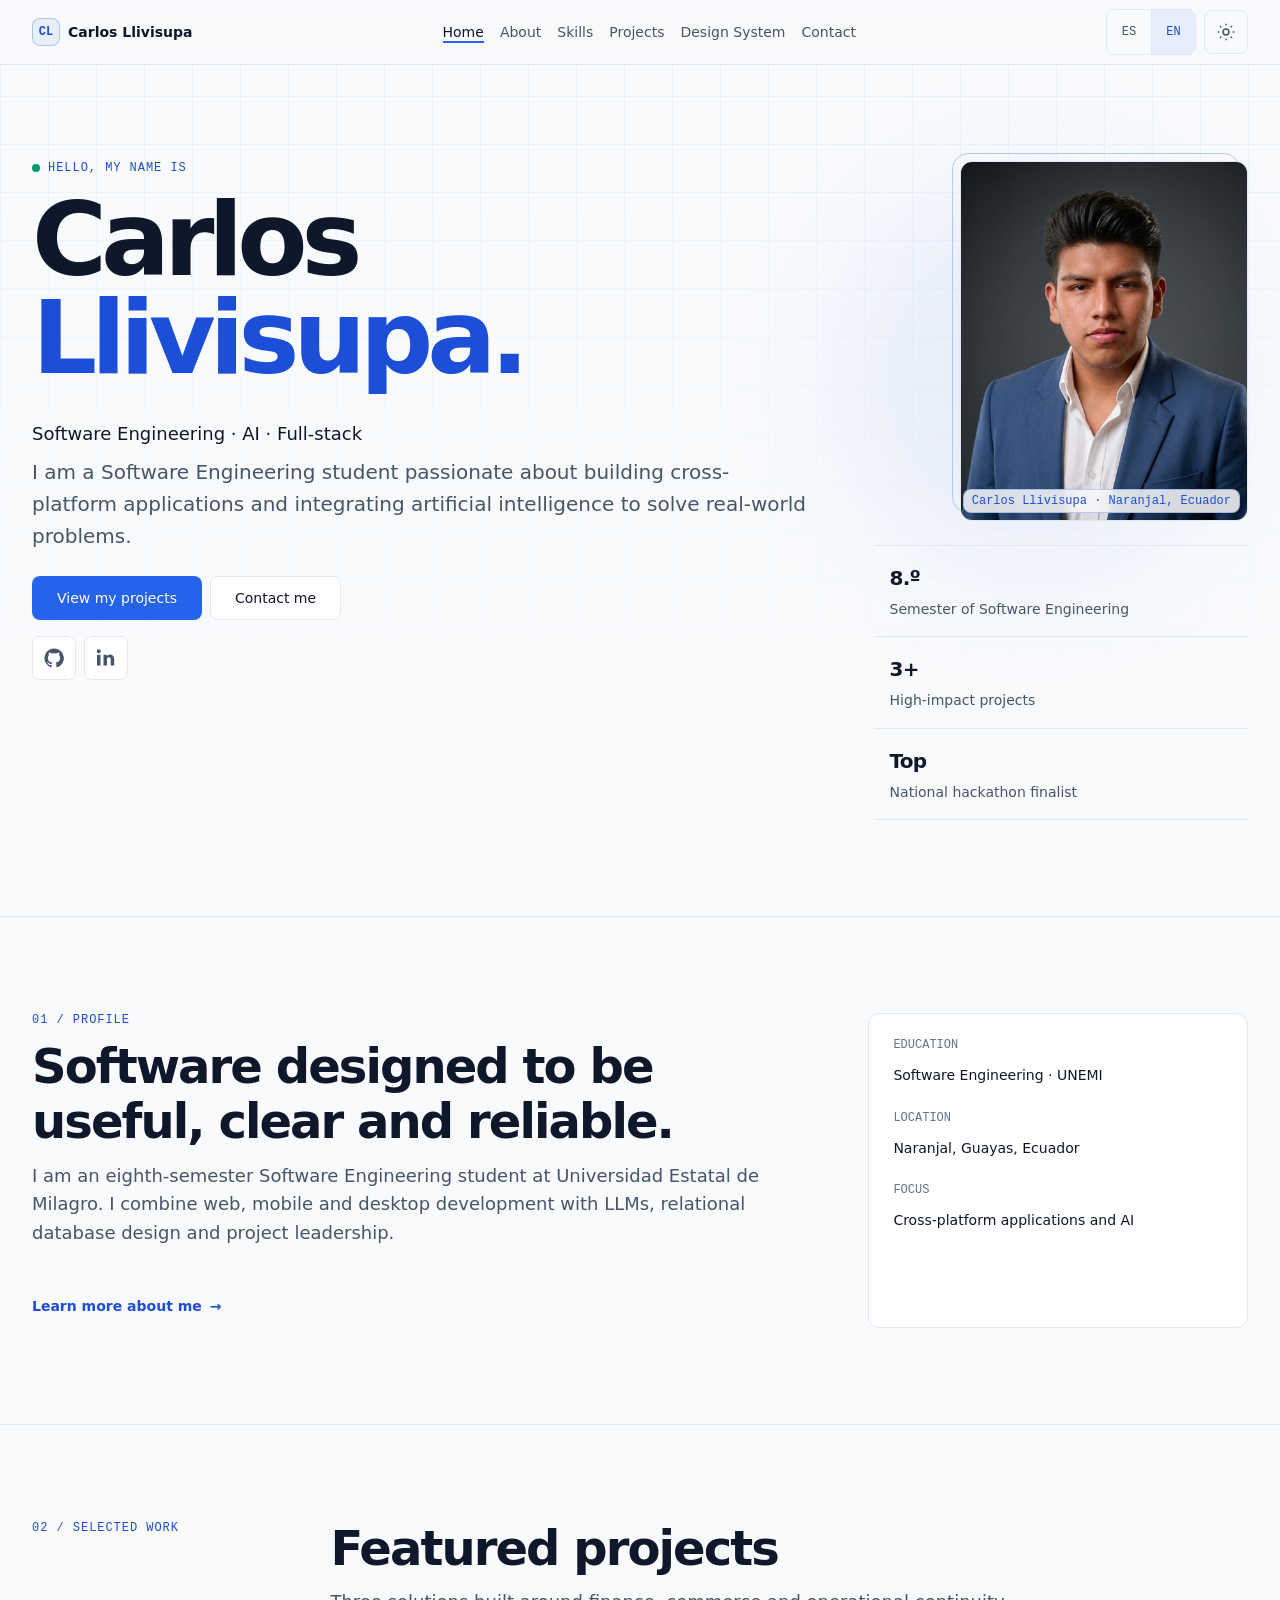
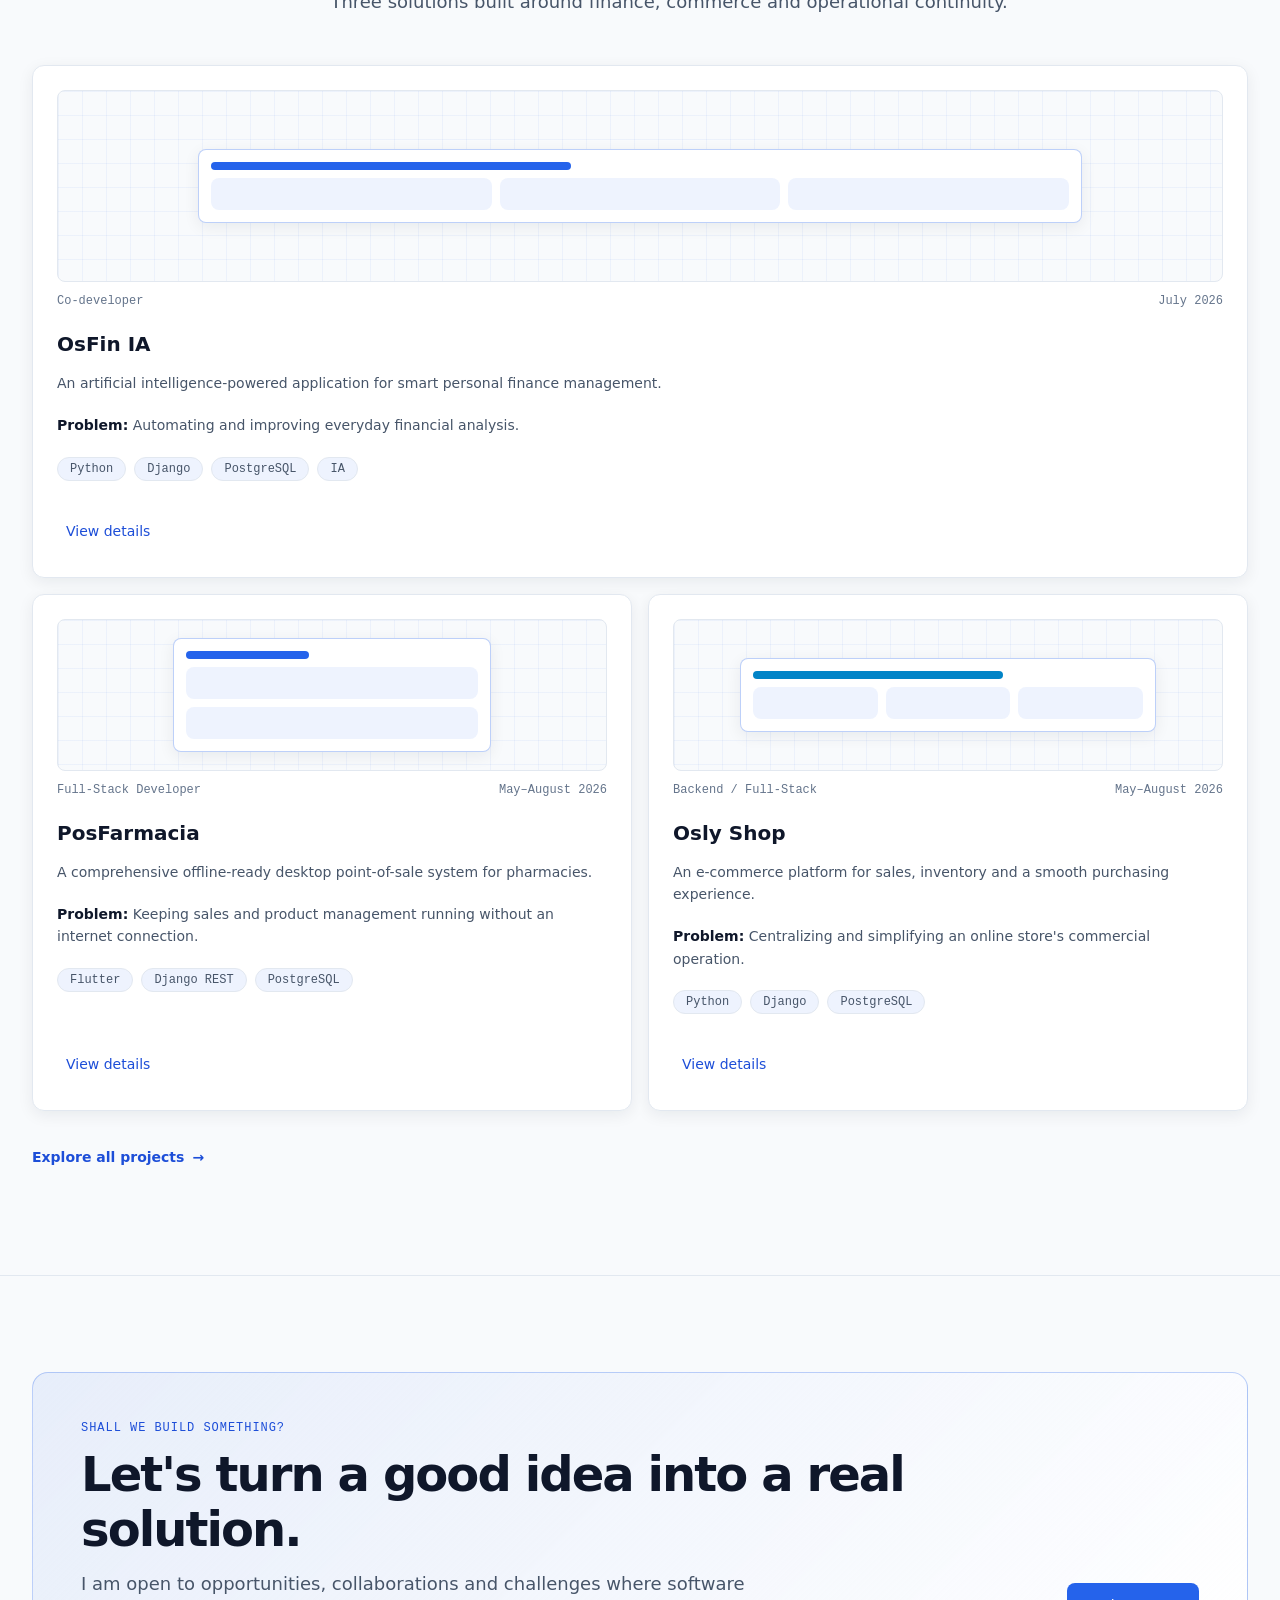
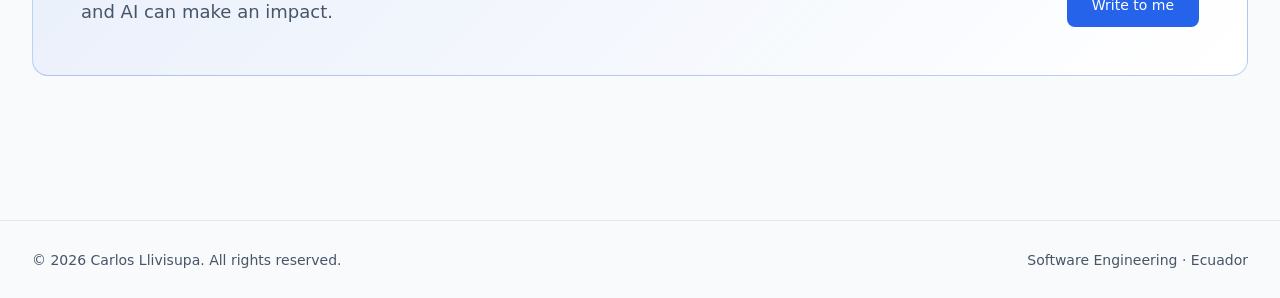
==== commit 680e7591: "Tercer Commit cambios en diseño" ====
--- a/index.html
+++ b/index.html
@@ -61,12 +61,10 @@
 
   <main id="contenido">
     <section class="hero container" aria-labelledby="hero-title">
-      <div class="reveal">
-        <p class="eyebrow" data-i18n="hero.eyebrow">Hola, mi nombre es</p>
-        <h1 id="hero-title">Carlos <span>Llivisupa.</span></h1>
-      </div>
       <div class="hero__body reveal">
-        <div>
+        <div class="hero__content">
+          <p class="eyebrow" data-i18n="hero.eyebrow">Hola, mi nombre es</p>
+          <h1 id="hero-title">Carlos <span>Llivisupa.</span></h1>
           <p class="hero__role" data-i18n="hero.role">Ingeniería de Software · IA · Full-stack</p>
           <p class="lead" data-i18n="hero.tagline">Soy estudiante de Ingeniería de Software, apasionado por crear aplicaciones multiplataforma e integrar inteligencia artificial para resolver problemas del mundo real.</p>
           <div class="hero__actions">
@@ -79,11 +77,17 @@
           </ul>
         </div>
 
-        <aside class="hero__facts" aria-label="Datos destacados" data-i18n-aria="hero.facts">
-          <div class="hero__fact"><strong>8.º</strong><span data-i18n="hero.semester">Semestre de Ingeniería de Software</span></div>
-          <div class="hero__fact"><strong>3+</strong><span data-i18n="hero.projects">Proyectos de alto impacto</span></div>
-          <div class="hero__fact"><strong>Top</strong><span data-i18n="hero.finalist">Finalista en hackathon nacional</span></div>
-        </aside>
+        <div class="hero__side">
+          <figure class="hero__portrait">
+            <img src="Foto%20de%20Perfil.jpg" width="864" height="1195" loading="eager" fetchpriority="high" alt="Retrato profesional de Carlos Llivisupa" data-i18n-alt="hero.portraitAlt">
+            <figcaption data-i18n="hero.portraitCaption">Carlos Llivisupa · Naranjal, Ecuador</figcaption>
+          </figure>
+          <aside class="hero__facts" aria-label="Datos destacados" data-i18n-aria="hero.facts">
+            <div class="hero__fact"><strong>8.º</strong><span data-i18n="hero.semester">Semestre de Ingeniería de Software</span></div>
+            <div class="hero__fact"><strong>3+</strong><span data-i18n="hero.projects">Proyectos de alto impacto</span></div>
+            <div class="hero__fact"><strong>Top</strong><span data-i18n="hero.finalist">Finalista en hackathon nacional</span></div>
+          </aside>
+        </div>
       </div>
     </section>
 
--- a/css/tokens.css
+++ b/css/tokens.css
@@ -79,7 +79,7 @@
   --radius-lg: 1rem;
   --radius-full: 999px;
   --border-width: 1px;
-  --container-max: 1000px;
+  --container-max: 1500px;
   --nav-height: 64px;
   --tap-min: 44px;
   --transition: 200ms ease;
--- a/css/components.css
+++ b/css/components.css
@@ -219,6 +219,131 @@
   font: var(--weight-regular) var(--text-xs) var(--font-mono);
 }
 
+.filters {
+  display: flex;
+  flex-wrap: wrap;
+  gap: var(--space-xs);
+  margin-bottom: var(--space-xl);
+}
+
+.chip {
+  min-height: var(--tap-min);
+  padding: 0 var(--space-md);
+  border: var(--border-width) solid var(--color-border);
+  border-radius: var(--radius-full);
+  color: var(--color-text-muted);
+  background: transparent;
+  font: var(--weight-medium) var(--text-xs) var(--font-mono);
+  cursor: pointer;
+  transition: color var(--transition), border-color var(--transition), background-color var(--transition);
+}
+
+.chip.is-active {
+  border-color: var(--color-accent-border);
+  color: var(--color-primary-hover);
+  background: var(--color-accent-soft);
+}
+
+.modal {
+  width: min(92vw, 40rem);
+  max-height: 86vh;
+  padding: 0;
+  overflow: auto;
+  border: var(--border-width) solid var(--color-border);
+  border-radius: var(--radius-md);
+  color: var(--color-text);
+  background: var(--color-surface);
+  box-shadow: var(--shadow-card);
+}
+
+.modal::backdrop {
+  background: color-mix(in srgb, var(--color-background) 76%, transparent);
+  backdrop-filter: blur(var(--space-2xs));
+}
+
+.modal__content {
+  display: grid;
+  gap: var(--space-lg);
+  padding: var(--space-lg);
+}
+
+.modal__header {
+  display: flex;
+  align-items: flex-start;
+  justify-content: space-between;
+  gap: var(--space-md);
+}
+
+.modal__body {
+  display: grid;
+  gap: var(--space-md);
+}
+
+.form {
+  display: grid;
+  gap: var(--space-md);
+}
+
+.field {
+  display: grid;
+  gap: var(--space-2xs);
+}
+
+.field label {
+  color: var(--color-text);
+  font-size: var(--text-sm);
+  font-weight: var(--weight-medium);
+}
+
+.field input,
+.field textarea {
+  width: 100%;
+  min-height: var(--tap-min);
+  padding: var(--space-xs) var(--space-md);
+  border: var(--border-width) solid var(--color-border);
+  border-radius: var(--radius-sm);
+  color: var(--color-text);
+  background: var(--color-background);
+  resize: vertical;
+  transition: border-color var(--transition), background-color var(--transition);
+}
+
+.field input:focus-visible,
+.field textarea:focus-visible {
+  border-color: var(--color-primary);
+}
+
+.field.has-error input,
+.field.has-error textarea {
+  border-color: var(--color-danger);
+}
+
+.field__error {
+  min-height: 1.25em;
+  color: var(--color-danger);
+  font-size: var(--text-sm);
+}
+
+.form__footer {
+  display: flex;
+  flex-wrap: wrap;
+  gap: var(--space-md);
+  align-items: center;
+}
+
+.form__status {
+  color: var(--color-success);
+  font-size: var(--text-sm);
+}
+
+@media (hover: hover) {
+  .chip:hover {
+    border-color: var(--color-accent-border);
+    color: var(--color-primary-hover);
+    background: var(--color-accent-soft);
+  }
+}
+
 .back-to-top {
   position: fixed;
   right: max(var(--space-md), env(safe-area-inset-right));
--- a/css/pages.css
+++ b/css/pages.css
@@ -44,6 +44,7 @@
 
 .hero h1 {
   max-width: 10ch;
+  margin-bottom: var(--space-xl);
 }
 
 .hero h1 span {
@@ -54,7 +55,10 @@
 .hero__body {
   display: grid;
   gap: var(--space-xl);
-  margin-top: var(--space-xl);
+}
+
+.hero__content {
+  align-self: start;
 }
 
 .hero .lead {
@@ -103,6 +107,48 @@
 .hero__facts {
   display: grid;
   border-block: var(--border-width) solid var(--color-border);
+}
+
+.hero__side {
+  display: grid;
+  gap: var(--space-lg);
+}
+
+.hero__portrait {
+  position: relative;
+  width: min(72vw, 17rem);
+  margin-inline: auto;
+}
+
+.hero__portrait::before {
+  position: absolute;
+  inset: calc(var(--space-xs) * -1) var(--space-xs) var(--space-xs) calc(var(--space-xs) * -1);
+  z-index: -1;
+  border: var(--border-width) solid var(--color-accent-border);
+  border-radius: var(--radius-lg);
+  content: "";
+}
+
+.hero__portrait img {
+  width: 100%;
+  aspect-ratio: 4 / 5;
+  border: var(--border-width) solid var(--color-border);
+  border-radius: var(--radius-md);
+  object-fit: cover;
+  object-position: center 16%;
+}
+
+.hero__portrait figcaption {
+  position: absolute;
+  right: var(--space-xs);
+  bottom: var(--space-xs);
+  padding: var(--space-2xs) var(--space-xs);
+  border: var(--border-width) solid var(--color-accent-border);
+  border-radius: var(--radius-sm);
+  color: var(--color-primary-hover);
+  background: var(--color-nav-bg);
+  backdrop-filter: blur(var(--space-xs));
+  font: var(--weight-medium) var(--text-xs) var(--font-mono);
 }
 
 .hero__fact {
@@ -290,7 +336,14 @@
   .hero__body {
     grid-template-columns: minmax(0, 1.35fr) minmax(15rem, 0.65fr);
     gap: var(--space-3xl);
-    align-items: end;
+    align-items: start;
+  }
+
+  .hero__portrait {
+    width: 100%;
+    max-width: 18rem;
+    margin-inline: 0;
+    justify-self: end;
   }
 
   .hero__fact {
@@ -440,3 +493,436 @@
   grid-template-columns: repeat(auto-fit, minmax(12rem, max-content));
   align-items: center;
 }
+
+/* Sobre mí */
+.about-hero {
+  display: grid;
+  gap: var(--space-xl);
+  align-items: center;
+}
+
+.about-hero__copy {
+  display: grid;
+  gap: var(--space-md);
+}
+
+.about-hero__copy > p:last-child {
+  max-width: 58ch;
+  font-size: var(--text-lg);
+}
+
+.about-portrait {
+  width: min(70vw, 15rem);
+}
+
+.about-portrait img {
+  width: 100%;
+  aspect-ratio: 1;
+  border: var(--border-width) solid var(--color-border);
+  border-radius: var(--radius-full);
+  object-fit: cover;
+  object-position: center 18%;
+  box-shadow: var(--shadow-card);
+}
+
+.about-portrait figcaption {
+  margin-top: var(--space-sm);
+  color: var(--color-text-disabled);
+  font: var(--weight-medium) var(--text-xs) var(--font-mono);
+  text-align: center;
+}
+
+.about-story {
+  display: grid;
+  gap: var(--space-xl);
+}
+
+.about-story__content {
+  display: grid;
+  gap: var(--space-md);
+}
+
+.about-stats {
+  display: grid;
+  border-block: var(--border-width) solid var(--color-border);
+}
+
+.about-stat {
+  display: grid;
+  grid-template-columns: 4rem 1fr;
+  gap: var(--space-md);
+  align-items: center;
+  padding-block: var(--space-md);
+}
+
+.about-stat + .about-stat {
+  border-top: var(--border-width) solid var(--color-border);
+}
+
+.about-stat strong {
+  font-size: var(--text-lg);
+  letter-spacing: -0.04em;
+}
+
+.about-stat span {
+  color: var(--color-text-muted);
+  font-size: var(--text-sm);
+}
+
+.timeline {
+  display: grid;
+}
+
+.timeline__item {
+  display: grid;
+  gap: var(--space-sm);
+  padding-block: var(--space-xl);
+  border-top: var(--border-width) solid var(--color-border);
+}
+
+.timeline__date {
+  color: var(--color-primary-hover);
+  font: var(--weight-medium) var(--text-xs) var(--font-mono);
+}
+
+.timeline__content {
+  display: grid;
+  gap: var(--space-xs);
+}
+
+.timeline__institution {
+  color: var(--color-text);
+  font-size: var(--text-sm);
+  font-weight: var(--weight-medium);
+}
+
+.interest-grid {
+  display: grid;
+  grid-template-columns: 1fr;
+  gap: var(--space-md);
+}
+
+.interest-card {
+  min-height: 12rem;
+}
+
+.interest-card h3 {
+  margin-top: auto;
+}
+
+@media (min-width: 768px) {
+  .about-hero {
+    grid-template-columns: minmax(0, 1.3fr) minmax(13rem, 0.7fr);
+    gap: var(--space-3xl);
+  }
+
+  .about-portrait {
+    width: 100%;
+    max-width: 15rem;
+    justify-self: end;
+  }
+
+  .about-story {
+    grid-template-columns: 0.45fr 1.55fr;
+    gap: var(--space-xl);
+  }
+
+  .about-stats {
+    grid-template-columns: repeat(3, 1fr);
+  }
+
+  .about-stat {
+    display: block;
+    padding: var(--space-lg);
+  }
+
+  .about-stat + .about-stat {
+    border-top: 0;
+    border-left: var(--border-width) solid var(--color-border);
+  }
+
+  .about-stat strong,
+  .about-stat span {
+    display: block;
+  }
+
+  .about-stat span {
+    margin-top: var(--space-2xs);
+  }
+
+  .timeline__item {
+    grid-template-columns: minmax(9rem, 0.45fr) 1.55fr;
+    gap: var(--space-xl);
+  }
+
+  .interest-grid {
+    grid-template-columns: repeat(3, 1fr);
+  }
+}
+
+/* Habilidades */
+.skills-intro {
+  max-width: 58rem;
+}
+
+.skills-groups {
+  display: grid;
+  grid-template-columns: 1fr;
+  gap: var(--space-md);
+}
+
+.skill-group {
+  min-height: 100%;
+}
+
+.skill-group__header {
+  display: grid;
+  grid-template-columns: var(--tap-min) 1fr;
+  gap: var(--space-md);
+  align-items: start;
+  margin-bottom: var(--space-md);
+}
+
+.skill-group__icon {
+  display: grid;
+  width: var(--tap-min);
+  height: var(--tap-min);
+  place-items: center;
+  border: var(--border-width) solid var(--color-accent-border);
+  border-radius: var(--radius-sm);
+  color: var(--color-primary-hover);
+  background: var(--color-accent-soft);
+}
+
+.skill-group__icon svg {
+  width: var(--text-lg);
+}
+
+.skill-group__copy {
+  display: grid;
+  gap: var(--space-2xs);
+}
+
+.skill-group__copy p {
+  font-size: var(--text-sm);
+}
+
+.skill-list {
+  display: grid;
+  margin-top: auto;
+}
+
+.skill-row {
+  display: flex;
+  align-items: center;
+  justify-content: space-between;
+  min-height: var(--tap-min);
+  gap: var(--space-md);
+  padding-block: var(--space-xs);
+  border-top: var(--border-width) solid var(--color-border);
+}
+
+.skill-row__name {
+  color: var(--color-text);
+  font-size: var(--text-sm);
+  font-weight: var(--weight-medium);
+}
+
+.skill-row__level {
+  flex: none;
+  padding: var(--space-2xs) var(--space-xs);
+  border: var(--border-width) solid var(--color-border);
+  border-radius: var(--radius-full);
+  color: var(--color-secondary);
+  background: var(--color-accent-soft);
+  font: var(--weight-medium) var(--text-xs) var(--font-mono);
+}
+
+.skill-row[data-level="learning"] .skill-row__level {
+  color: var(--color-warning);
+  background: transparent;
+}
+
+.skills-note {
+  display: grid;
+  gap: var(--space-xs);
+  margin-top: var(--space-lg);
+  padding: var(--space-lg);
+  border-left: calc(var(--border-width) * 3) solid var(--color-primary);
+  border-radius: var(--radius-sm);
+  background: var(--color-accent-soft);
+}
+
+.skills-note h3 {
+  font-size: var(--text-sm);
+}
+
+.skills-note p {
+  font-size: var(--text-sm);
+}
+
+@media (min-width: 768px) {
+  .skills-groups {
+    grid-template-columns: repeat(2, minmax(0, 1fr));
+  }
+}
+
+@media (min-width: 1280px) {
+  .skills-groups {
+    grid-template-columns: repeat(3, minmax(0, 1fr));
+  }
+}
+
+/* Proyectos */
+.projects-page-grid {
+  display: grid;
+  grid-template-columns: 1fr;
+  gap: var(--space-md);
+}
+
+.projects-page-grid .project-card:first-child {
+  grid-column: auto;
+}
+
+.projects-page-grid .project-card__visual {
+  height: 11rem;
+}
+
+.projects-page-grid .project-card__visual img {
+  position: relative;
+  z-index: 1;
+  width: 100%;
+  height: 100%;
+  object-fit: contain;
+}
+
+.project-card__contribution,
+.project-card__achievement {
+  font-size: var(--text-sm);
+}
+
+.project-card__achievement {
+  color: var(--color-secondary);
+}
+
+.filter-empty {
+  margin-bottom: var(--space-lg);
+  padding: var(--space-md);
+  border: var(--border-width) solid var(--color-border);
+  border-radius: var(--radius-sm);
+  background: var(--color-surface);
+}
+
+@media (min-width: 768px) {
+  .projects-page-grid {
+    grid-template-columns: repeat(2, minmax(0, 1fr));
+  }
+
+  .projects-page-grid .project-card:first-child {
+    grid-column: 1 / -1;
+  }
+
+  .projects-page-grid .project-card:first-child .project-card__visual {
+    height: 14rem;
+  }
+}
+
+/* Contacto */
+.contact-layout {
+  display: grid;
+  width: 100%;
+  gap: var(--space-xl);
+  align-items: start;
+  max-width: 48rem;
+  margin-inline: auto;
+}
+
+.contact-panel {
+  padding: var(--space-xl);
+  border: var(--border-width) solid var(--color-border);
+  border-radius: var(--radius-md);
+  background: var(--color-surface);
+}
+
+.contact-panel {
+  display: grid;
+  gap: var(--space-lg);
+}
+
+.contact-panel__header {
+  display: grid;
+  gap: var(--space-xs);
+}
+
+.contact-list {
+  display: grid;
+}
+
+.contact-list__row {
+  display: grid;
+  gap: var(--space-2xs);
+  padding-block: var(--space-md);
+  border-top: var(--border-width) solid var(--color-border);
+}
+
+.contact-list__row dt {
+  color: var(--color-text-disabled);
+  font: var(--weight-medium) var(--text-xs) var(--font-mono);
+  text-transform: uppercase;
+}
+
+.contact-list__row dd {
+  color: var(--color-text);
+}
+
+.contact-networks {
+  display: flex;
+  flex-wrap: wrap;
+  gap: var(--space-xs);
+}
+
+.contact-network {
+  display: inline-flex;
+  align-items: center;
+  gap: var(--space-xs);
+  min-height: var(--tap-min);
+  padding: 0 var(--space-md);
+  border: var(--border-width) solid var(--color-border);
+  border-radius: var(--radius-sm);
+  color: var(--color-text-muted);
+  background: var(--color-background);
+}
+
+.contact-network svg,
+.download-icon {
+  width: var(--text-lg);
+}
+
+.cv-card {
+  display: grid;
+  gap: var(--space-sm);
+  padding: var(--space-lg);
+  border: var(--border-width) solid var(--color-accent-border);
+  border-radius: var(--radius-md);
+  background: var(--color-accent-soft);
+}
+
+.cv-card .btn {
+  justify-self: start;
+  gap: var(--space-xs);
+  margin-top: var(--space-xs);
+}
+
+@media (min-width: 768px) {
+  .contact-panel {
+    padding: var(--space-2xl);
+  }
+}
+
+@media (hover: hover) {
+  .contact-network:hover {
+    border-color: var(--color-accent-border);
+    color: var(--color-primary-hover);
+    background: var(--color-accent-soft);
+  }
+}
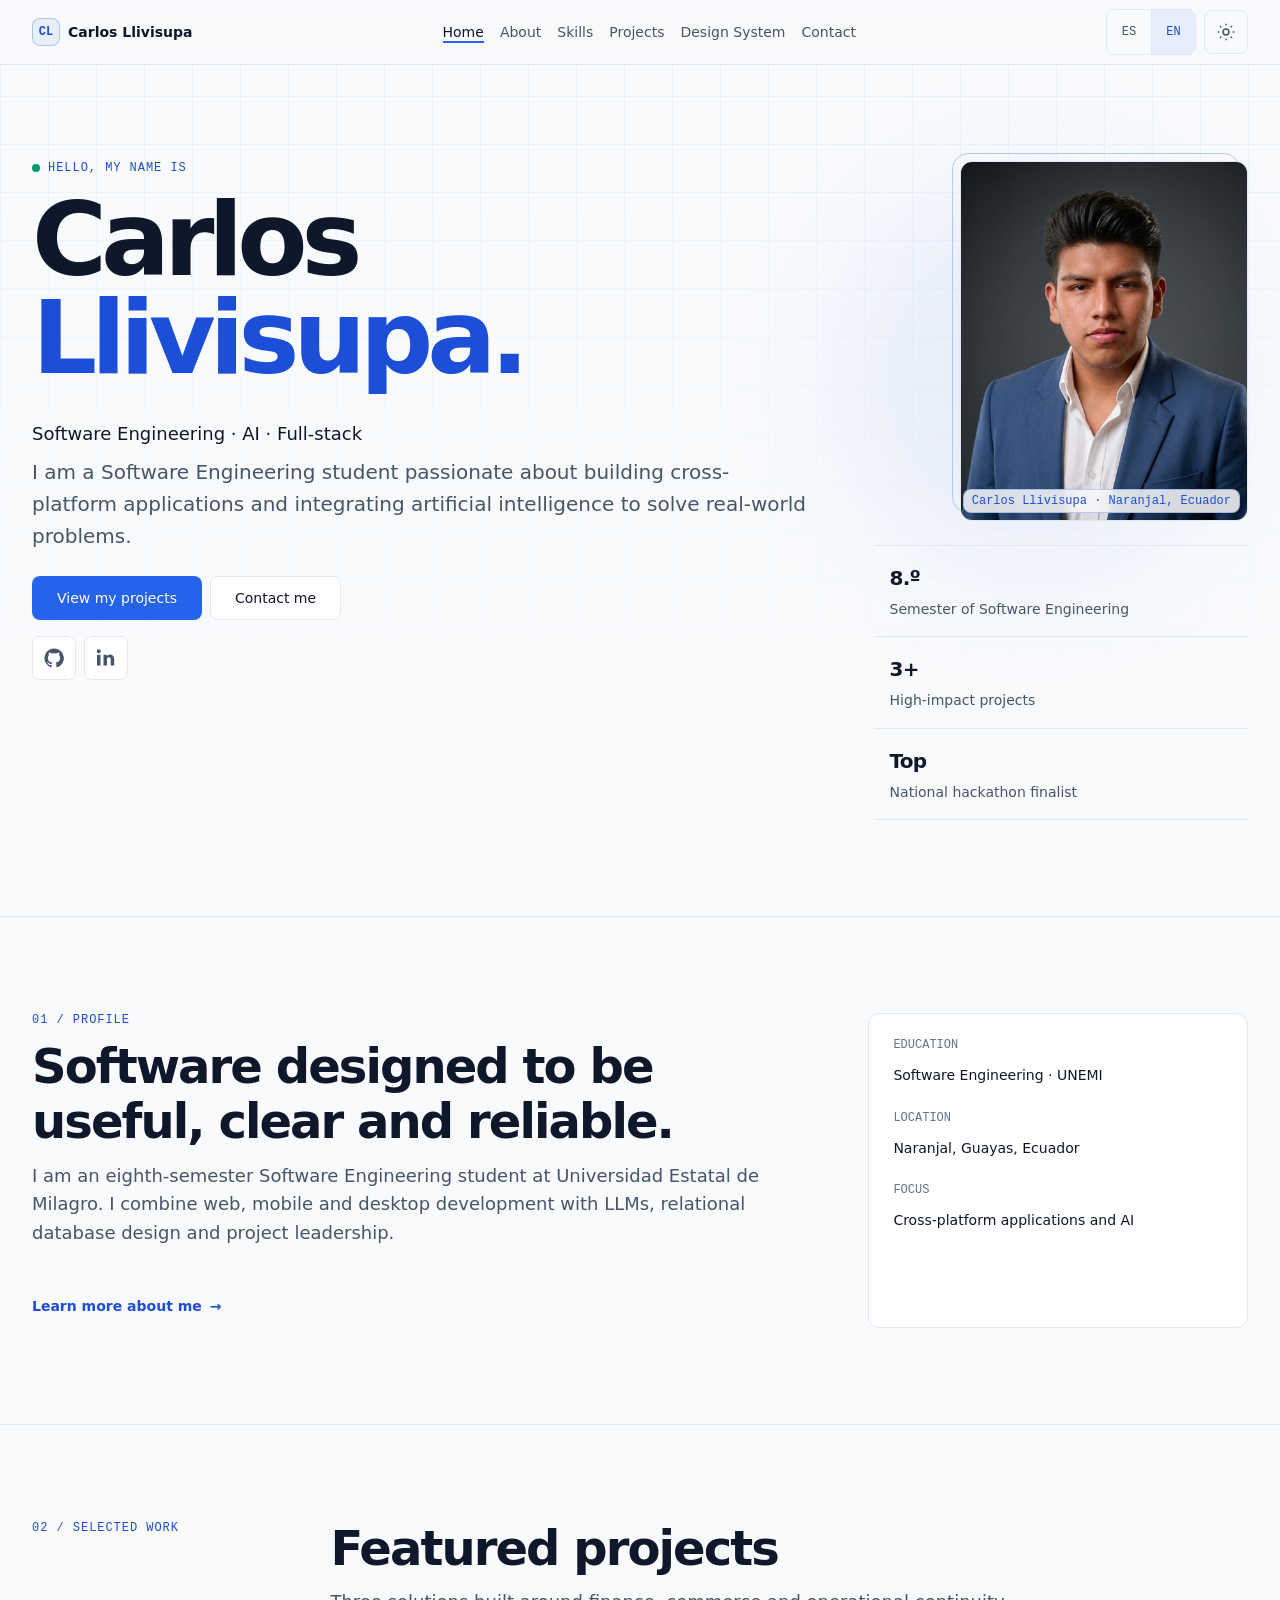
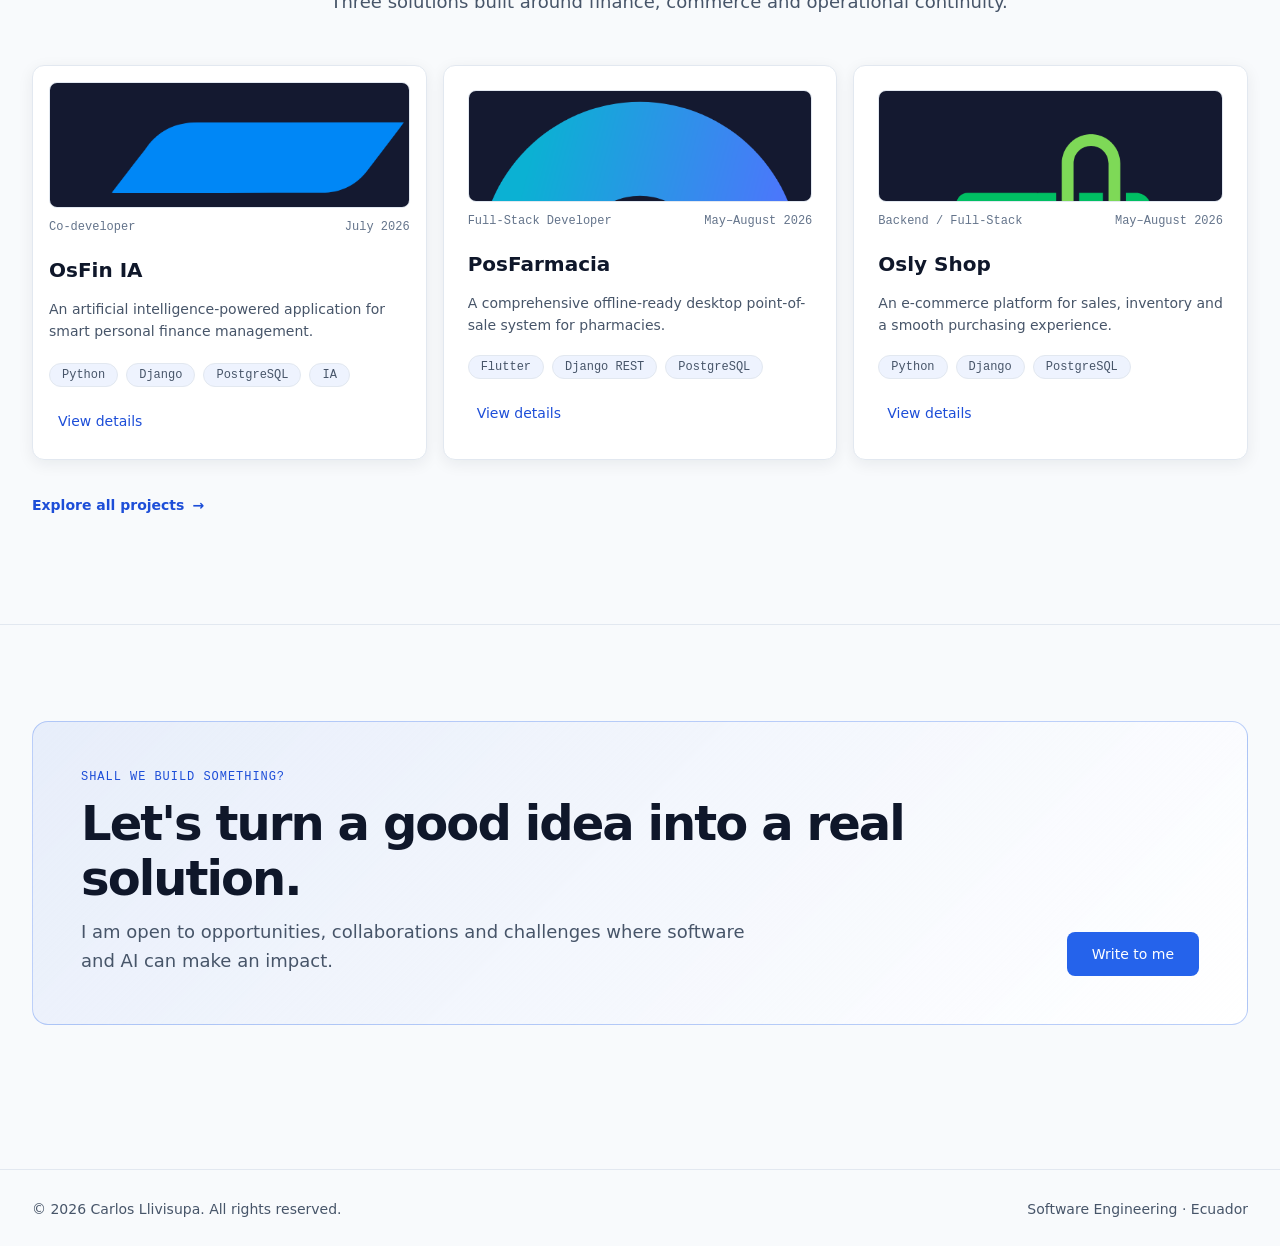
==== commit ebc5950d: "tercer Commit v1.1" ====
--- a/index.html
+++ b/index.html
@@ -117,42 +117,39 @@
           </div>
         </header>
 
-        <div class="grid">
+        <div class="grid featured-projects">
           <article class="card project-card reveal">
             <figure class="project-card__visual">
-              <div class="mock-window" aria-hidden="true"><span class="mock-window__bar"></span><div class="mock-window__row"><span class="mock-window__cell"></span><span class="mock-window__cell"></span><span class="mock-window__cell"></span></div></div>
-              <figcaption class="visually-hidden" data-i18n="projects.visual.osfin">Vista conceptual del panel de OsFin IA</figcaption>
+              <img src="OSFIN%20IA.png" width="500" height="500" loading="lazy" alt="Logotipo de OsFin IA" data-i18n-alt="projects.logo.osfin">
+              <figcaption class="visually-hidden">OsFin IA</figcaption>
             </figure>
             <div class="card__meta"><span data-i18n="projects.osfin.role">Co-desarrollador</span><time datetime="2026-07" data-i18n="projects.osfin.date">Julio 2026</time></div>
             <h3 class="project-card__title">OsFin IA</h3>
             <p class="project-card__desc" data-i18n="projects.osfin.desc">Aplicación para la gestión inteligente de finanzas personales, potenciada por inteligencia artificial.</p>
-            <p class="project-card__problem"><strong data-i18n="projects.problem">Problema:</strong> <span data-i18n="projects.osfin.problem">Automatizar y optimizar el análisis financiero cotidiano.</span></p>
             <ul class="tags" aria-label="Tecnologías" data-i18n-aria="projects.tech"><li class="tag">Python</li><li class="tag">Django</li><li class="tag">PostgreSQL</li><li class="tag">IA</li></ul>
             <div class="card__actions"><a class="btn btn--link" href="proyectos.html#osfin" data-i18n="projects.details">Ver detalles</a></div>
           </article>
 
           <article class="card project-card reveal">
             <figure class="project-card__visual">
-              <div class="mock-window" aria-hidden="true"><span class="mock-window__bar"></span><div class="mock-window__row"><span class="mock-window__cell"></span><span class="mock-window__cell"></span></div></div>
-              <figcaption class="visually-hidden" data-i18n="projects.visual.pos">Vista conceptual del sistema PosFarmacia</figcaption>
+              <img src="POS%20FARMACIA.png" width="500" height="500" loading="lazy" alt="Logotipo de PosFarmacia" data-i18n-alt="projects.logo.pos">
+              <figcaption class="visually-hidden">PosFarmacia</figcaption>
             </figure>
             <div class="card__meta"><span data-i18n="projects.pos.role">Desarrollador Full-Stack</span><time datetime="2026-05" data-i18n="projects.pos.date">Mayo–agosto 2026</time></div>
             <h3 class="project-card__title">PosFarmacia</h3>
             <p class="project-card__desc" data-i18n="projects.pos.desc">Sistema integral de punto de venta de escritorio para farmacias con funcionamiento offline.</p>
-            <p class="project-card__problem"><strong data-i18n="projects.problem">Problema:</strong> <span data-i18n="projects.pos.problem">Mantener las ventas y la administración de productos incluso sin conexión.</span></p>
             <ul class="tags" aria-label="Tecnologías" data-i18n-aria="projects.tech"><li class="tag">Flutter</li><li class="tag">Django REST</li><li class="tag">PostgreSQL</li></ul>
             <div class="card__actions"><a class="btn btn--link" href="proyectos.html#posfarmacia" data-i18n="projects.details">Ver detalles</a></div>
           </article>
 
           <article class="card project-card reveal">
             <figure class="project-card__visual">
-              <div class="mock-window" aria-hidden="true"><span class="mock-window__bar"></span><div class="mock-window__row"><span class="mock-window__cell"></span><span class="mock-window__cell"></span><span class="mock-window__cell"></span></div></div>
-              <figcaption class="visually-hidden" data-i18n="projects.visual.shop">Vista conceptual de la tienda Osly Shop</figcaption>
+              <img src="OSLY%20SHOP.png" width="500" height="500" loading="lazy" alt="Logotipo de Osly Shop" data-i18n-alt="projects.logo.shop">
+              <figcaption class="visually-hidden">Osly Shop</figcaption>
             </figure>
             <div class="card__meta"><span data-i18n="projects.shop.role">Backend / Full-Stack</span><time datetime="2026-05" data-i18n="projects.shop.date">Mayo–agosto 2026</time></div>
             <h3 class="project-card__title">Osly Shop</h3>
             <p class="project-card__desc" data-i18n="projects.shop.desc">Plataforma de comercio electrónico para ventas, inventario y una experiencia de compra fluida.</p>
-            <p class="project-card__problem"><strong data-i18n="projects.problem">Problema:</strong> <span data-i18n="projects.shop.problem">Centralizar y simplificar la operación comercial de una tienda en línea.</span></p>
             <ul class="tags" aria-label="Tecnologías" data-i18n-aria="projects.tech"><li class="tag">Python</li><li class="tag">Django</li><li class="tag">PostgreSQL</li></ul>
             <div class="card__actions"><a class="btn btn--link" href="proyectos.html#osly-shop" data-i18n="projects.details">Ver detalles</a></div>
           </article>
--- a/css/pages.css
+++ b/css/pages.css
@@ -298,6 +298,14 @@
   margin-top: var(--space-xs);
 }
 
+.featured-projects .project-card__visual img {
+  position: relative;
+  z-index: 1;
+  width: 100%;
+  height: 100%;
+  object-fit: contain;
+}
+
 .section-link {
   display: inline-flex;
   align-items: center;
@@ -379,9 +387,55 @@
     height: 12rem;
   }
 
+  .featured-projects .project-card,
+  .featured-projects .project-card:first-child {
+    grid-column: auto;
+    padding: var(--space-md);
+  }
+
+  .featured-projects .project-card__visual,
+  .featured-projects .project-card:first-child .project-card__visual {
+    height: 12rem;
+  }
+
+  .featured-projects .project-card__desc {
+    display: -webkit-box;
+    overflow: hidden;
+    -webkit-box-orient: vertical;
+    -webkit-line-clamp: 2;
+  }
+
+  .featured-projects .card__actions {
+    padding-top: 0;
+  }
+
   .cta {
     grid-template-columns: 1fr auto;
     padding: var(--space-2xl);
+  }
+}
+
+@media (min-width: 1024px) {
+  .featured-projects .project-card {
+    aspect-ratio: 1;
+    min-height: 0;
+  }
+
+  .featured-projects .project-card__visual,
+  .featured-projects .project-card:first-child .project-card__visual {
+    flex: 1;
+    min-height: 7rem;
+    height: auto;
+  }
+}
+
+@media (min-width: 1280px) {
+  .featured-projects {
+    grid-template-columns: repeat(3, minmax(0, 1fr));
+  }
+
+  .featured-projects .project-card {
+    padding: var(--space-lg);
   }
 }
 
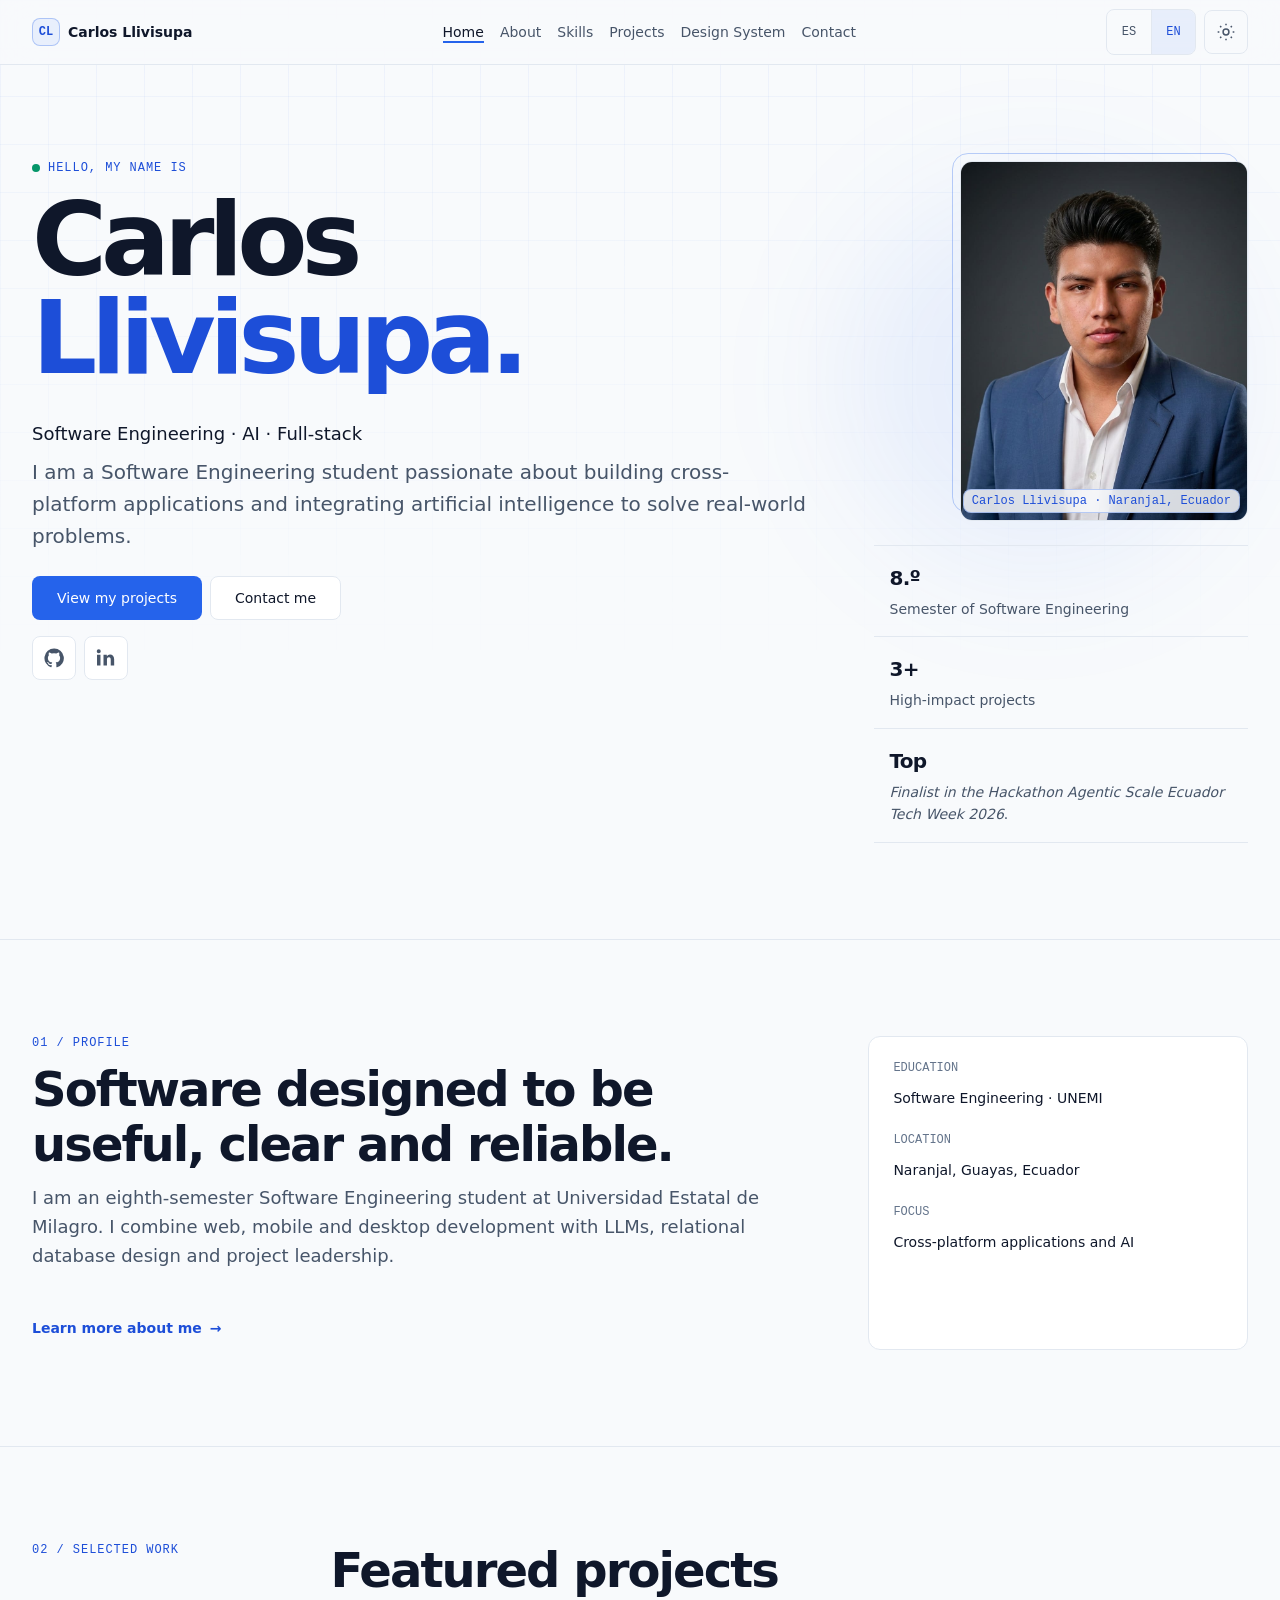
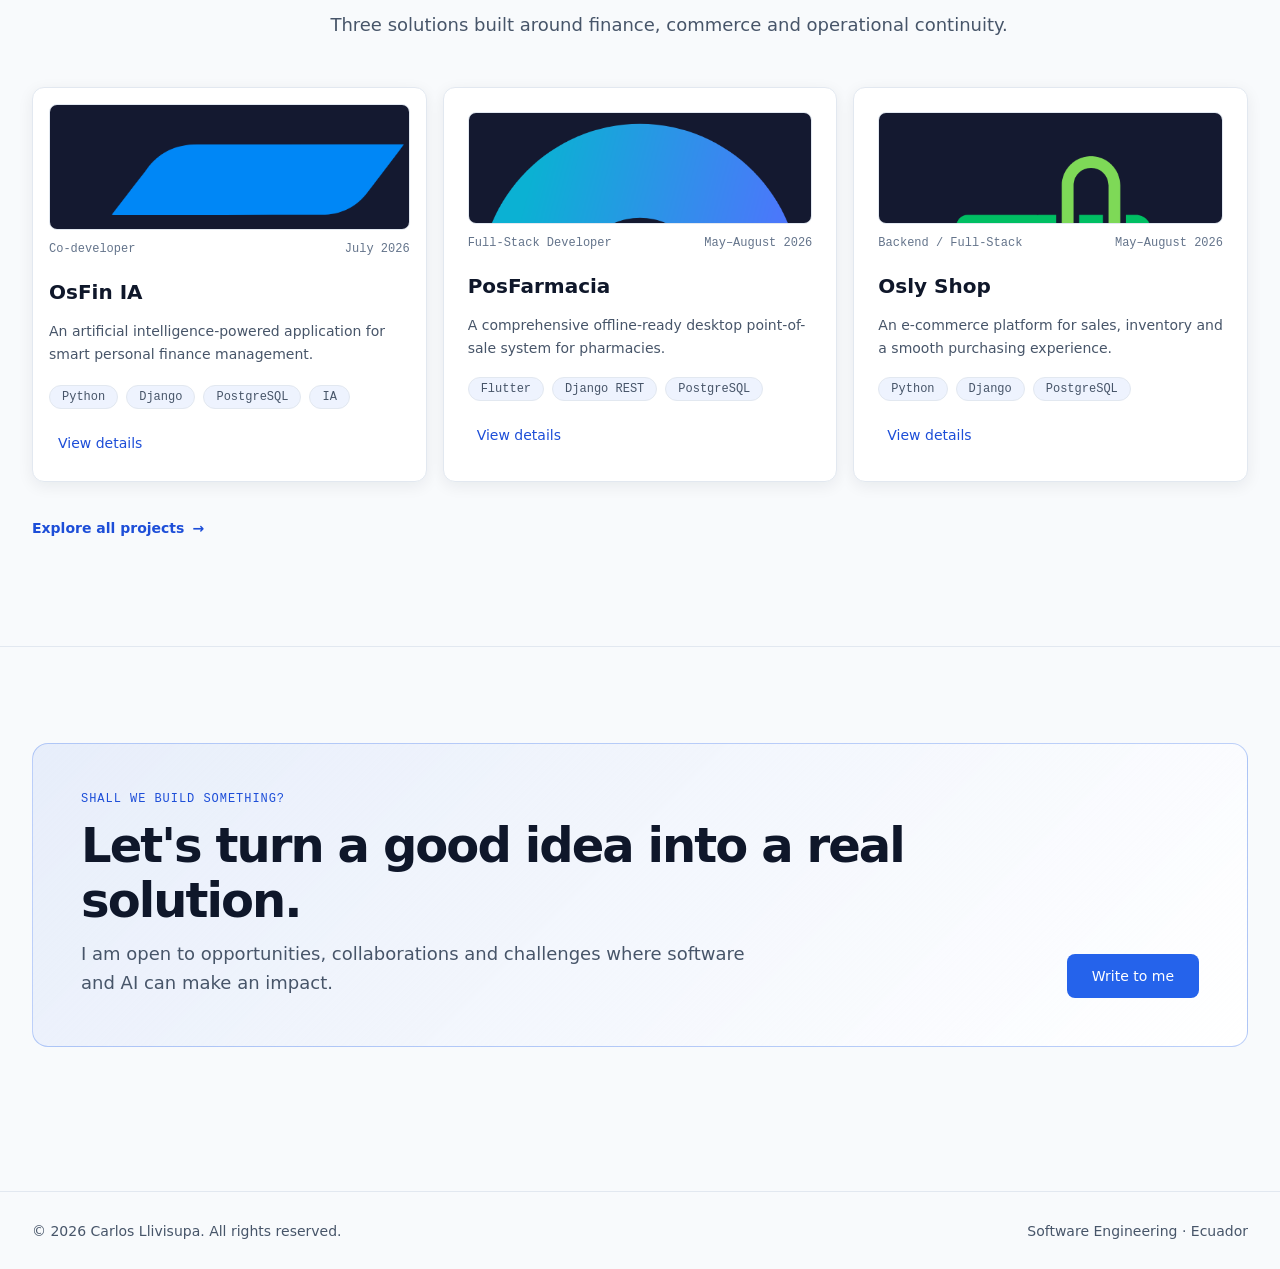
==== commit edf9dd72: "tercer Commit v1.2" ====
--- a/index.html
+++ b/index.html
@@ -85,7 +85,7 @@
           <aside class="hero__facts" aria-label="Datos destacados" data-i18n-aria="hero.facts">
             <div class="hero__fact"><strong>8.º</strong><span data-i18n="hero.semester">Semestre de Ingeniería de Software</span></div>
             <div class="hero__fact"><strong>3+</strong><span data-i18n="hero.projects">Proyectos de alto impacto</span></div>
-            <div class="hero__fact"><strong>Top</strong><span data-i18n="hero.finalist">Finalista en hackathon nacional</span></div>
+            <div class="hero__fact"><strong data-i18n="hero.top">Top</strong><span><em data-i18n="hero.finalist">Finalista en la Hackathon Agentic Scale Ecuador Tech Week 2026</em>.</span></div>
           </aside>
         </div>
       </div>
--- a/css/components.css
+++ b/css/components.css
@@ -245,8 +245,11 @@
 }
 
 .modal {
+  position: fixed;
+  inset: 0;
   width: min(92vw, 40rem);
   max-height: 86vh;
+  margin: auto;
   padding: 0;
   overflow: auto;
   border: var(--border-width) solid var(--color-border);
--- a/css/pages.css
+++ b/css/pages.css
@@ -839,7 +839,7 @@
 }
 
 .projects-page-grid .project-card__visual {
-  height: 11rem;
+  height: 13rem;
 }
 
 .projects-page-grid .project-card__visual img {
@@ -847,7 +847,28 @@
   z-index: 1;
   width: 100%;
   height: 100%;
+  padding: var(--space-sm);
   object-fit: contain;
+  object-position: center;
+}
+
+.projects-page-grid .project-card__problem,
+.projects-page-grid .project-card__contribution,
+.projects-page-grid .project-card__achievement {
+  display: none;
+}
+
+.projects-page-grid .project-card__desc {
+  display: -webkit-box;
+  overflow: hidden;
+  -webkit-box-orient: vertical;
+  -webkit-line-clamp: 2;
+}
+
+.modal__body .project-card__problem,
+.modal__body .project-card__contribution,
+.modal__body .project-card__achievement {
+  display: block;
 }
 
 .project-card__contribution,
@@ -873,11 +894,36 @@
   }
 
   .projects-page-grid .project-card:first-child {
-    grid-column: 1 / -1;
+    grid-column: auto;
   }
 
   .projects-page-grid .project-card:first-child .project-card__visual {
-    height: 14rem;
+    height: 13rem;
+  }
+}
+
+@media (min-width: 1024px) {
+  .projects-page-grid .project-card {
+    aspect-ratio: 1;
+    min-height: 0;
+    padding: var(--space-md);
+  }
+
+  .projects-page-grid .project-card__visual,
+  .projects-page-grid .project-card:first-child .project-card__visual {
+    flex: 1;
+    min-height: 8rem;
+    height: auto;
+  }
+
+  .projects-page-grid .card__actions {
+    padding-top: 0;
+  }
+}
+
+@media (min-width: 1280px) {
+  .projects-page-grid {
+    grid-template-columns: repeat(3, minmax(0, 1fr));
   }
 }
 
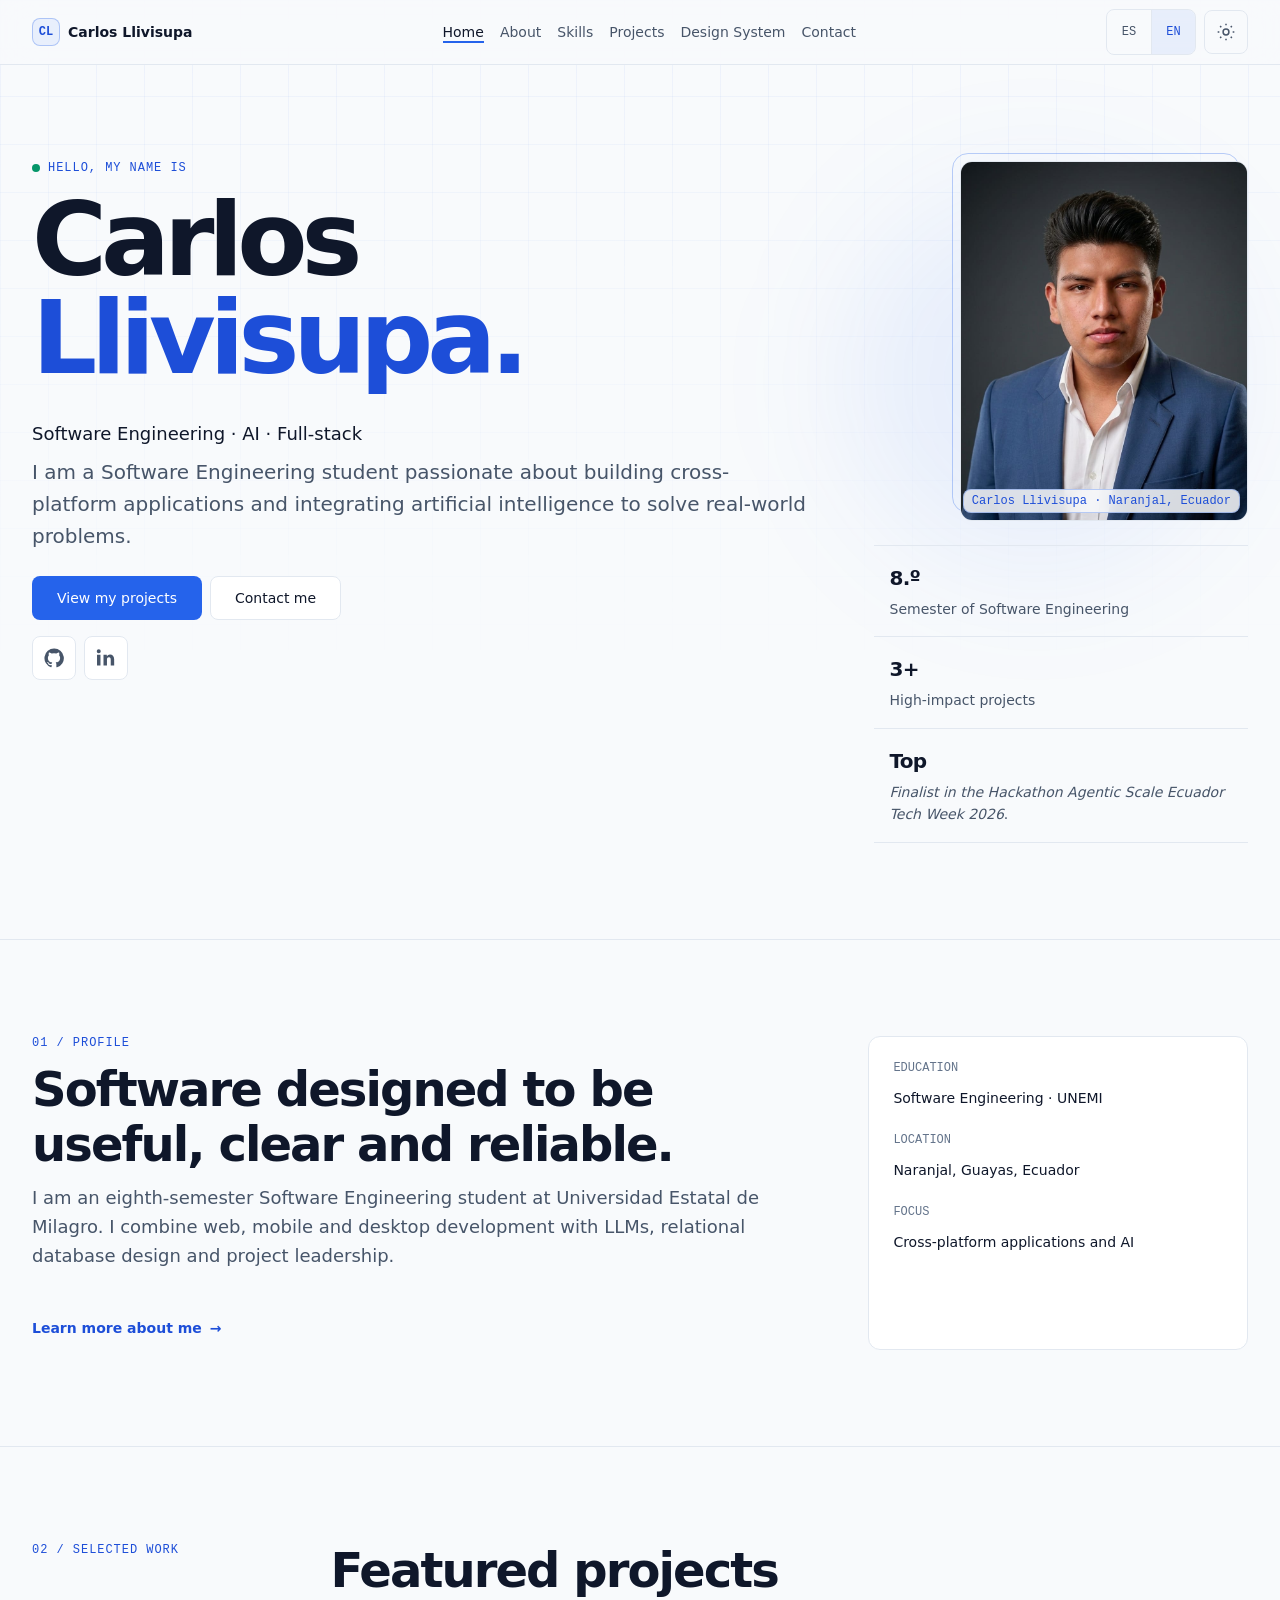
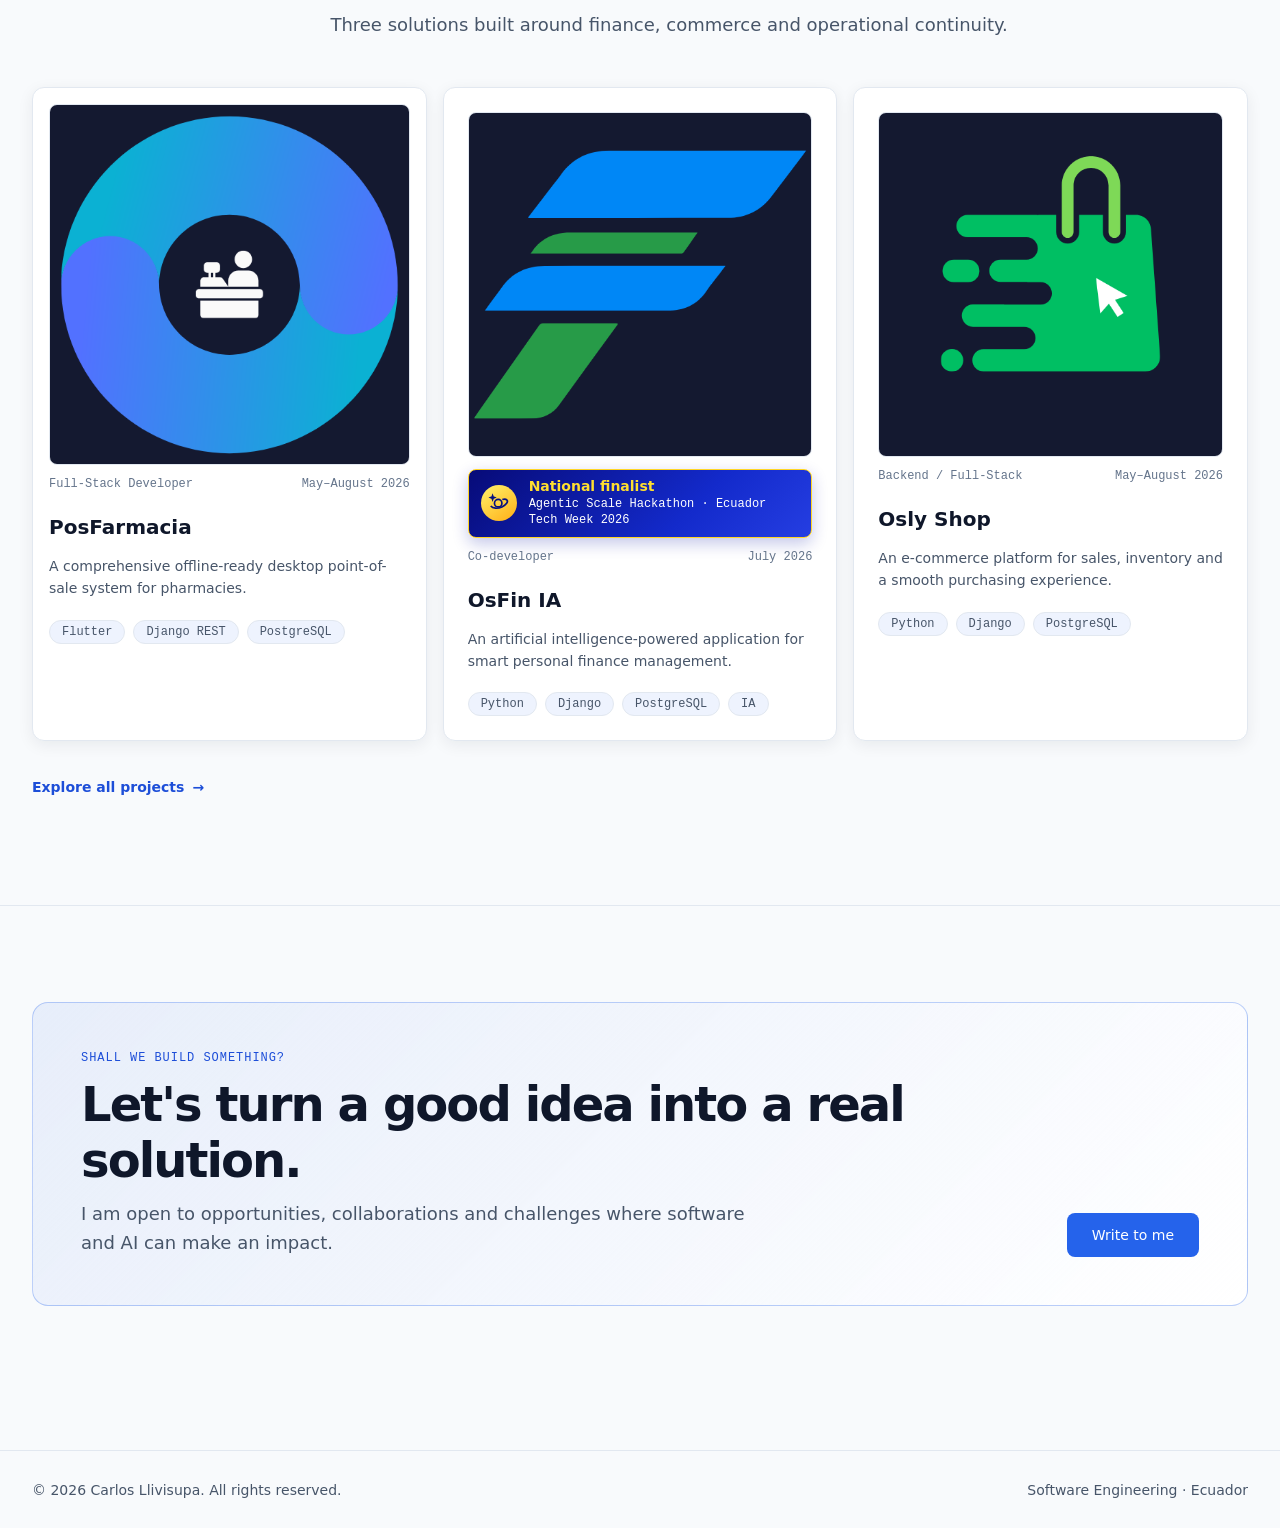
==== commit 2c13a6f0: "tercer Commit v2.0" ====
--- a/index.html
+++ b/index.html
@@ -120,18 +120,6 @@
         <div class="grid featured-projects">
           <article class="card project-card reveal">
             <figure class="project-card__visual">
-              <img src="OSFIN%20IA.png" width="500" height="500" loading="lazy" alt="Logotipo de OsFin IA" data-i18n-alt="projects.logo.osfin">
-              <figcaption class="visually-hidden">OsFin IA</figcaption>
-            </figure>
-            <div class="card__meta"><span data-i18n="projects.osfin.role">Co-desarrollador</span><time datetime="2026-07" data-i18n="projects.osfin.date">Julio 2026</time></div>
-            <h3 class="project-card__title">OsFin IA</h3>
-            <p class="project-card__desc" data-i18n="projects.osfin.desc">Aplicación para la gestión inteligente de finanzas personales, potenciada por inteligencia artificial.</p>
-            <ul class="tags" aria-label="Tecnologías" data-i18n-aria="projects.tech"><li class="tag">Python</li><li class="tag">Django</li><li class="tag">PostgreSQL</li><li class="tag">IA</li></ul>
-            <div class="card__actions"><a class="btn btn--link" href="proyectos.html#osfin" data-i18n="projects.details">Ver detalles</a></div>
-          </article>
-
-          <article class="card project-card reveal">
-            <figure class="project-card__visual">
               <img src="POS%20FARMACIA.png" width="500" height="500" loading="lazy" alt="Logotipo de PosFarmacia" data-i18n-alt="projects.logo.pos">
               <figcaption class="visually-hidden">PosFarmacia</figcaption>
             </figure>
@@ -139,7 +127,23 @@
             <h3 class="project-card__title">PosFarmacia</h3>
             <p class="project-card__desc" data-i18n="projects.pos.desc">Sistema integral de punto de venta de escritorio para farmacias con funcionamiento offline.</p>
             <ul class="tags" aria-label="Tecnologías" data-i18n-aria="projects.tech"><li class="tag">Flutter</li><li class="tag">Django REST</li><li class="tag">PostgreSQL</li></ul>
-            <div class="card__actions"><a class="btn btn--link" href="proyectos.html#posfarmacia" data-i18n="projects.details">Ver detalles</a></div>
+          </article>
+
+          <article class="card project-card reveal">
+            <figure class="project-card__visual">
+              <img src="OSFIN%20IA.png" width="500" height="500" loading="lazy" alt="Logotipo de OsFin IA" data-i18n-alt="projects.logo.osfin">
+              <figcaption class="visually-hidden">OsFin IA</figcaption>
+            </figure>
+            <div class="hackathon-badge">
+              <span class="hackathon-badge__icon" aria-hidden="true">
+                <svg viewBox="0 0 24 24" fill="none" stroke="currentColor" stroke-width="1.8"><circle cx="12" cy="12" r="4"/><path d="M4 15c2.2 2.8 7.4 3.2 12 1s7.2-5.8 5.2-7.6c-1-.9-2.8-.9-4.8-.3M6 4l.5 1.4L8 6l-1.5.6L6 8l-.5-1.4L4 6l1.5-.6L6 4Z"/></svg>
+              </span>
+              <span class="hackathon-badge__copy"><strong data-i18n="projects.osfin.badgeTitle">Finalista nacional</strong><small data-i18n="projects.osfin.badgeEvent">Agentic Scale Hackathon · Ecuador Tech Week 2026</small></span>
+            </div>
+            <div class="card__meta"><span data-i18n="projects.osfin.role">Co-desarrollador</span><time datetime="2026-07" data-i18n="projects.osfin.date">Julio 2026</time></div>
+            <h3 class="project-card__title">OsFin IA</h3>
+            <p class="project-card__desc" data-i18n="projects.osfin.desc">Aplicación para la gestión inteligente de finanzas personales, potenciada por inteligencia artificial.</p>
+            <ul class="tags" aria-label="Tecnologías" data-i18n-aria="projects.tech"><li class="tag">Python</li><li class="tag">Django</li><li class="tag">PostgreSQL</li><li class="tag">IA</li></ul>
           </article>
 
           <article class="card project-card reveal">
@@ -151,7 +155,6 @@
             <h3 class="project-card__title">Osly Shop</h3>
             <p class="project-card__desc" data-i18n="projects.shop.desc">Plataforma de comercio electrónico para ventas, inventario y una experiencia de compra fluida.</p>
             <ul class="tags" aria-label="Tecnologías" data-i18n-aria="projects.tech"><li class="tag">Python</li><li class="tag">Django</li><li class="tag">PostgreSQL</li></ul>
-            <div class="card__actions"><a class="btn btn--link" href="proyectos.html#osly-shop" data-i18n="projects.details">Ver detalles</a></div>
           </article>
         </div>
 
@@ -188,6 +191,7 @@
   <script src="js/i18n.js" defer></script>
   <script src="js/theme.js" defer></script>
   <script src="js/menu.js" defer></script>
+  <script src="js/tech-icons.js" defer></script>
   <script src="js/ui.js" defer></script>
 </body>
 </html>
--- a/css/components.css
+++ b/css/components.css
@@ -219,6 +219,49 @@
   font: var(--weight-regular) var(--text-xs) var(--font-mono);
 }
 
+.tech-label {
+  --tech-color: var(--color-primary);
+  display: inline-flex;
+  align-items: center;
+  gap: var(--space-xs);
+}
+
+.tech-icon {
+  width: 1.5rem;
+  height: 1.5rem;
+  flex: none;
+  padding: 0.24rem;
+  border: var(--border-width) solid color-mix(in srgb, var(--tech-color) 58%, #ffffff);
+  border-radius: var(--radius-sm);
+  background: linear-gradient(145deg, #ffffff 48%, color-mix(in srgb, var(--tech-color) 24%, #ffffff));
+  box-shadow: 0 0.18rem 0.55rem color-mix(in srgb, var(--tech-color) 24%, transparent);
+  object-fit: contain;
+  transition: transform var(--transition), box-shadow var(--transition);
+}
+
+.tech-label--python { --tech-color: #3776ab; }
+.tech-label--django { --tech-color: #0c4b33; }
+.tech-label--postgresql { --tech-color: #4169e1; }
+.tech-label--flutter { --tech-color: #02569b; }
+.tech-label--dart { --tech-color: #0175c2; }
+.tech-label--kotlin { --tech-color: #7f52ff; }
+.tech-label--googlegemini { --tech-color: #8e75ff; }
+.tech-label--openapiinitiative { --tech-color: #6ba539; }
+.tech-label--whatsapp { --tech-color: #25d366; }
+.tech-label--supabase { --tech-color: #3ecf8e; }
+.tech-label--sqlite { --tech-color: #003b57; }
+.tech-label--opencv { --tech-color: #5c3ee8; }
+.tech-label--digitalocean { --tech-color: #0080ff; }
+.tech-label--vercel { --tech-color: #111111; }
+.tech-label--jira { --tech-color: #0052cc; }
+.tech-label--scrumalliance { --tech-color: #009fda; }
+
+.skill-row__name .tech-icon {
+  width: 1.75rem;
+  height: 1.75rem;
+  padding: 0.3rem;
+}
+
 .filters {
   display: flex;
   flex-wrap: wrap;
@@ -227,6 +270,8 @@
 }
 
 .chip {
+  align-items: center;
+  justify-content: center;
   min-height: var(--tap-min);
   padding: 0 var(--space-md);
   border: var(--border-width) solid var(--color-border);
@@ -340,6 +385,11 @@
 }
 
 @media (hover: hover) {
+  .tech-label:hover .tech-icon {
+    transform: translateY(calc(var(--border-width) * -1)) scale(1.08);
+    box-shadow: 0 0.28rem 0.8rem color-mix(in srgb, var(--tech-color) 34%, transparent);
+  }
+
   .chip:hover {
     border-color: var(--color-accent-border);
     color: var(--color-primary-hover);
--- a/css/pages.css
+++ b/css/pages.css
@@ -304,6 +304,60 @@
   width: 100%;
   height: 100%;
   object-fit: contain;
+  object-position: center;
+}
+
+.featured-projects .project-card__visual {
+  width: 100%;
+  height: auto;
+  aspect-ratio: 1;
+  flex: none;
+}
+
+.hackathon-badge {
+  display: grid;
+  grid-template-columns: 2.25rem minmax(0, 1fr);
+  gap: var(--space-sm);
+  align-items: center;
+  padding: var(--space-xs) var(--space-sm);
+  border: var(--border-width) solid #ffd525;
+  border-radius: var(--radius-sm);
+  background: linear-gradient(135deg, #070b78, #132acb 64%, #253ee2);
+  box-shadow: 0 0.35rem 1rem rgb(8 20 161 / 24%);
+}
+
+.hackathon-badge__icon {
+  display: grid;
+  width: 2.25rem;
+  height: 2.25rem;
+  place-items: center;
+  border-radius: var(--radius-full);
+  color: #07117f;
+  background: linear-gradient(145deg, #fff36b, #ffae16);
+}
+
+.hackathon-badge__icon svg {
+  width: 1.4rem;
+}
+
+.hackathon-badge__copy {
+  display: grid;
+  gap: 0.05rem;
+  min-width: 0;
+}
+
+.hackathon-badge__copy strong {
+  color: #ffdf2f;
+  font-size: var(--text-sm);
+  line-height: 1.25;
+}
+
+.hackathon-badge__copy small {
+  overflow: hidden;
+  color: #ffffff;
+  font: var(--weight-medium) var(--text-xs) var(--font-mono);
+  line-height: 1.35;
+  text-overflow: ellipsis;
 }
 
 .section-link {
@@ -395,7 +449,8 @@
 
   .featured-projects .project-card__visual,
   .featured-projects .project-card:first-child .project-card__visual {
-    height: 12rem;
+    height: auto;
+    aspect-ratio: 1;
   }
 
   .featured-projects .project-card__desc {
@@ -405,27 +460,9 @@
     -webkit-line-clamp: 2;
   }
 
-  .featured-projects .card__actions {
-    padding-top: 0;
-  }
-
   .cta {
     grid-template-columns: 1fr auto;
     padding: var(--space-2xl);
-  }
-}
-
-@media (min-width: 1024px) {
-  .featured-projects .project-card {
-    aspect-ratio: 1;
-    min-height: 0;
-  }
-
-  .featured-projects .project-card__visual,
-  .featured-projects .project-card:first-child .project-card__visual {
-    flex: 1;
-    min-height: 7rem;
-    height: auto;
   }
 }
 
@@ -839,7 +876,10 @@
 }
 
 .projects-page-grid .project-card__visual {
-  height: 13rem;
+  width: 100%;
+  height: auto;
+  aspect-ratio: 1;
+  flex: none;
 }
 
 .projects-page-grid .project-card__visual img {
@@ -847,7 +887,6 @@
   z-index: 1;
   width: 100%;
   height: 100%;
-  padding: var(--space-sm);
   object-fit: contain;
   object-position: center;
 }
@@ -898,22 +937,15 @@
   }
 
   .projects-page-grid .project-card:first-child .project-card__visual {
-    height: 13rem;
+    height: auto;
+    aspect-ratio: 1;
   }
 }
 
 @media (min-width: 1024px) {
   .projects-page-grid .project-card {
-    aspect-ratio: 1;
-    min-height: 0;
+    min-height: 100%;
     padding: var(--space-md);
-  }
-
-  .projects-page-grid .project-card__visual,
-  .projects-page-grid .project-card:first-child .project-card__visual {
-    flex: 1;
-    min-height: 8rem;
-    height: auto;
   }
 
   .projects-page-grid .card__actions {
